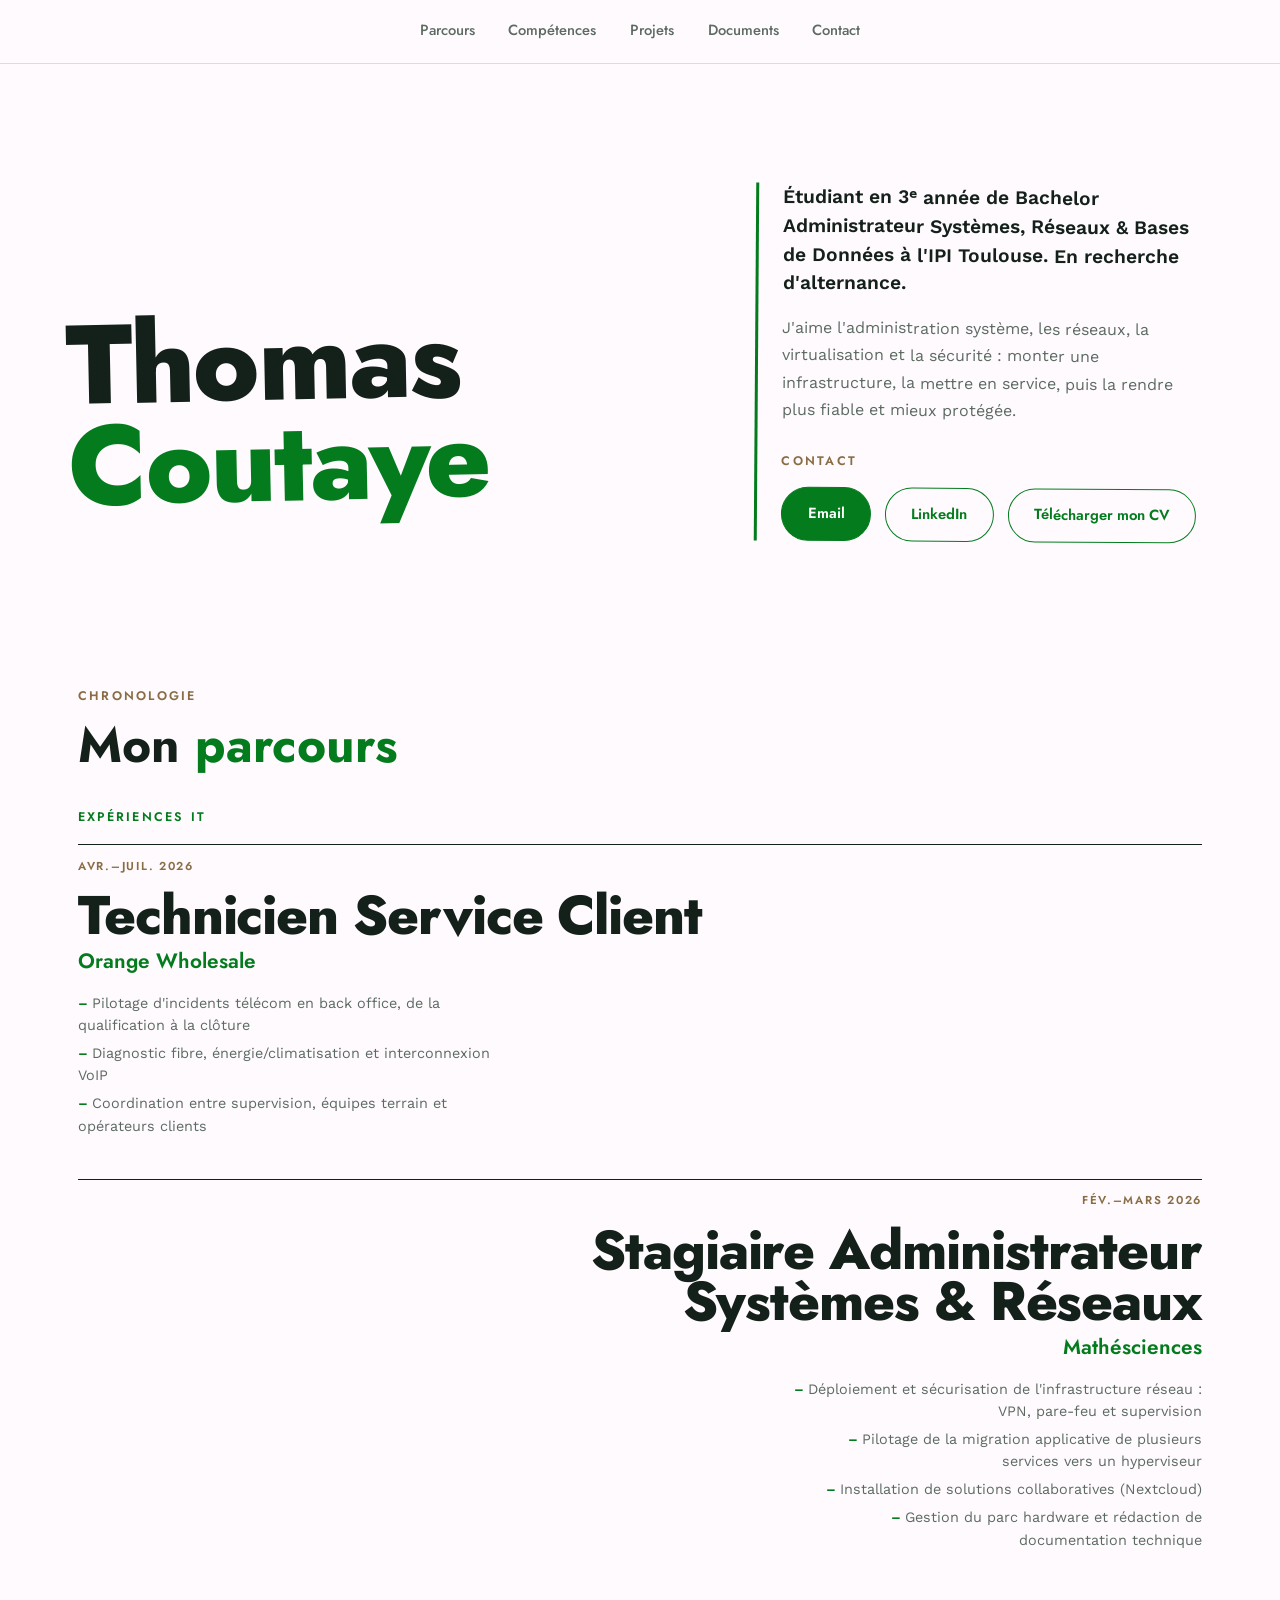
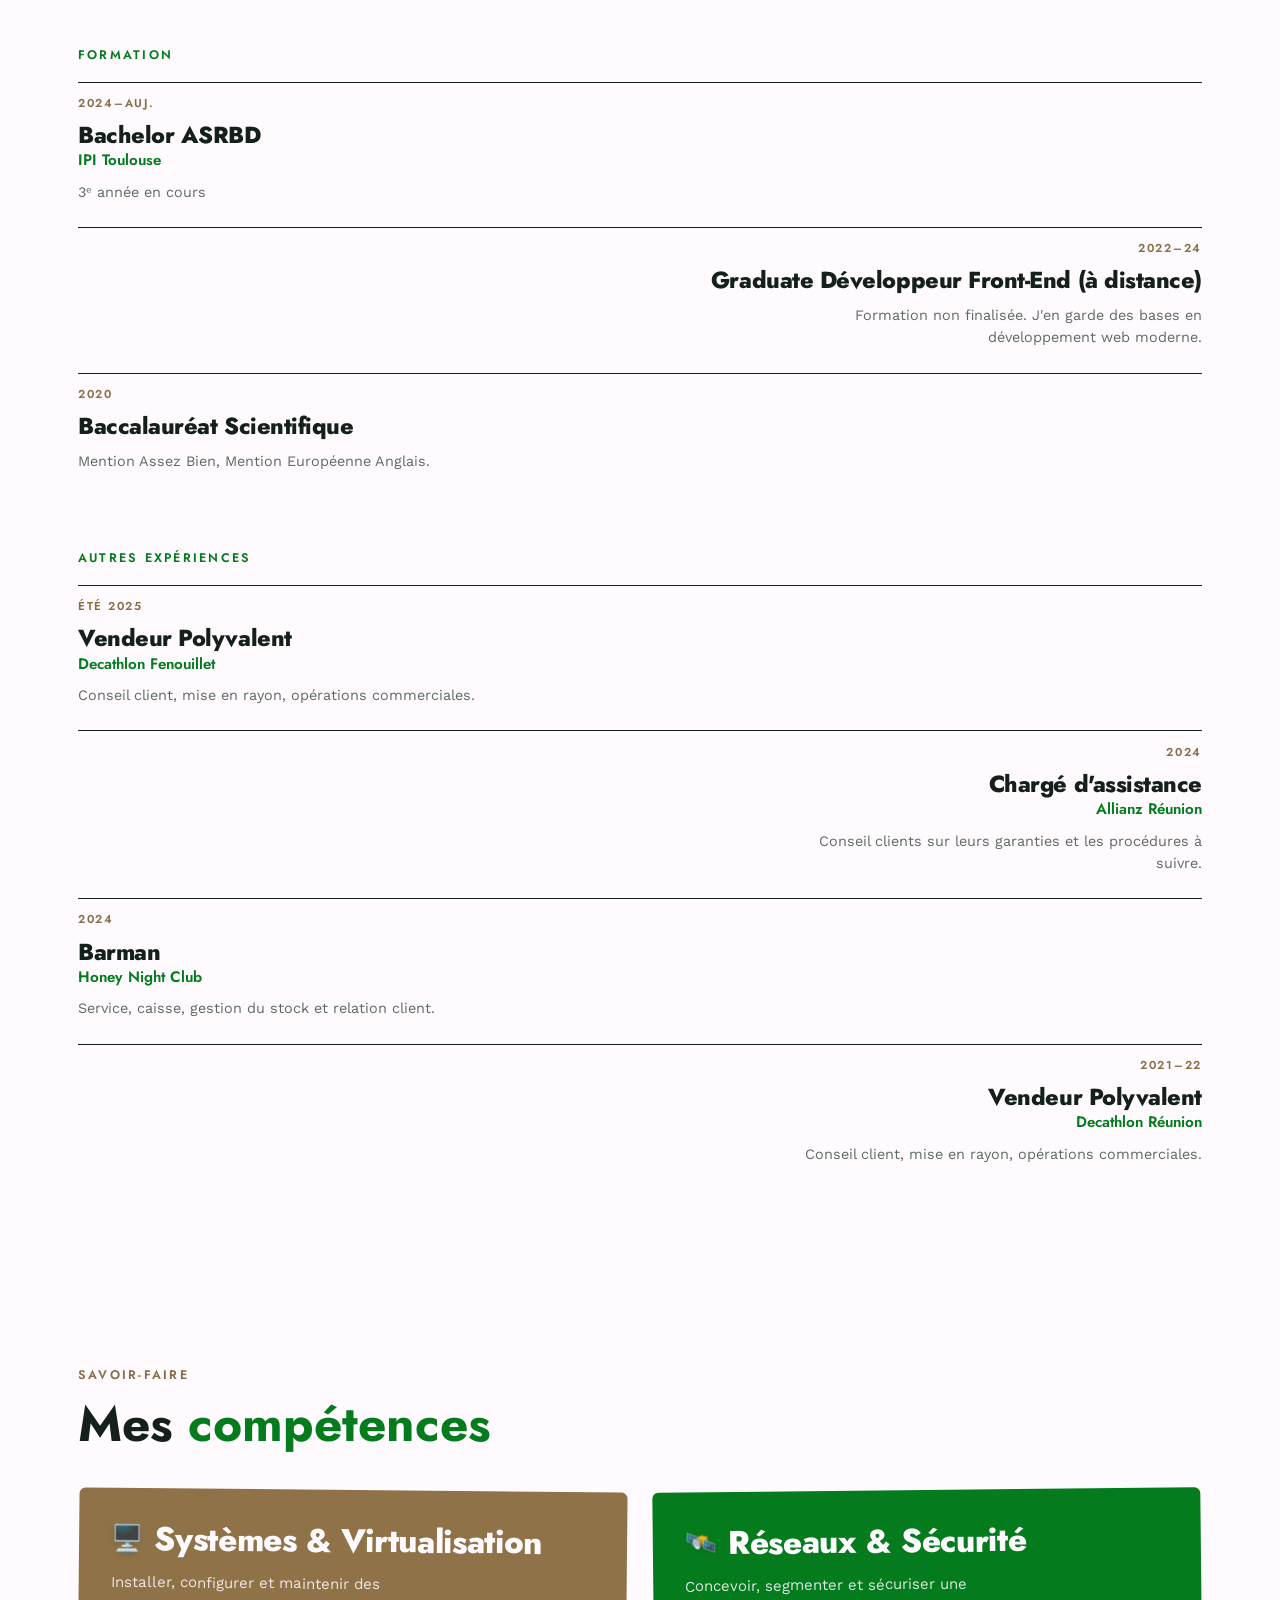
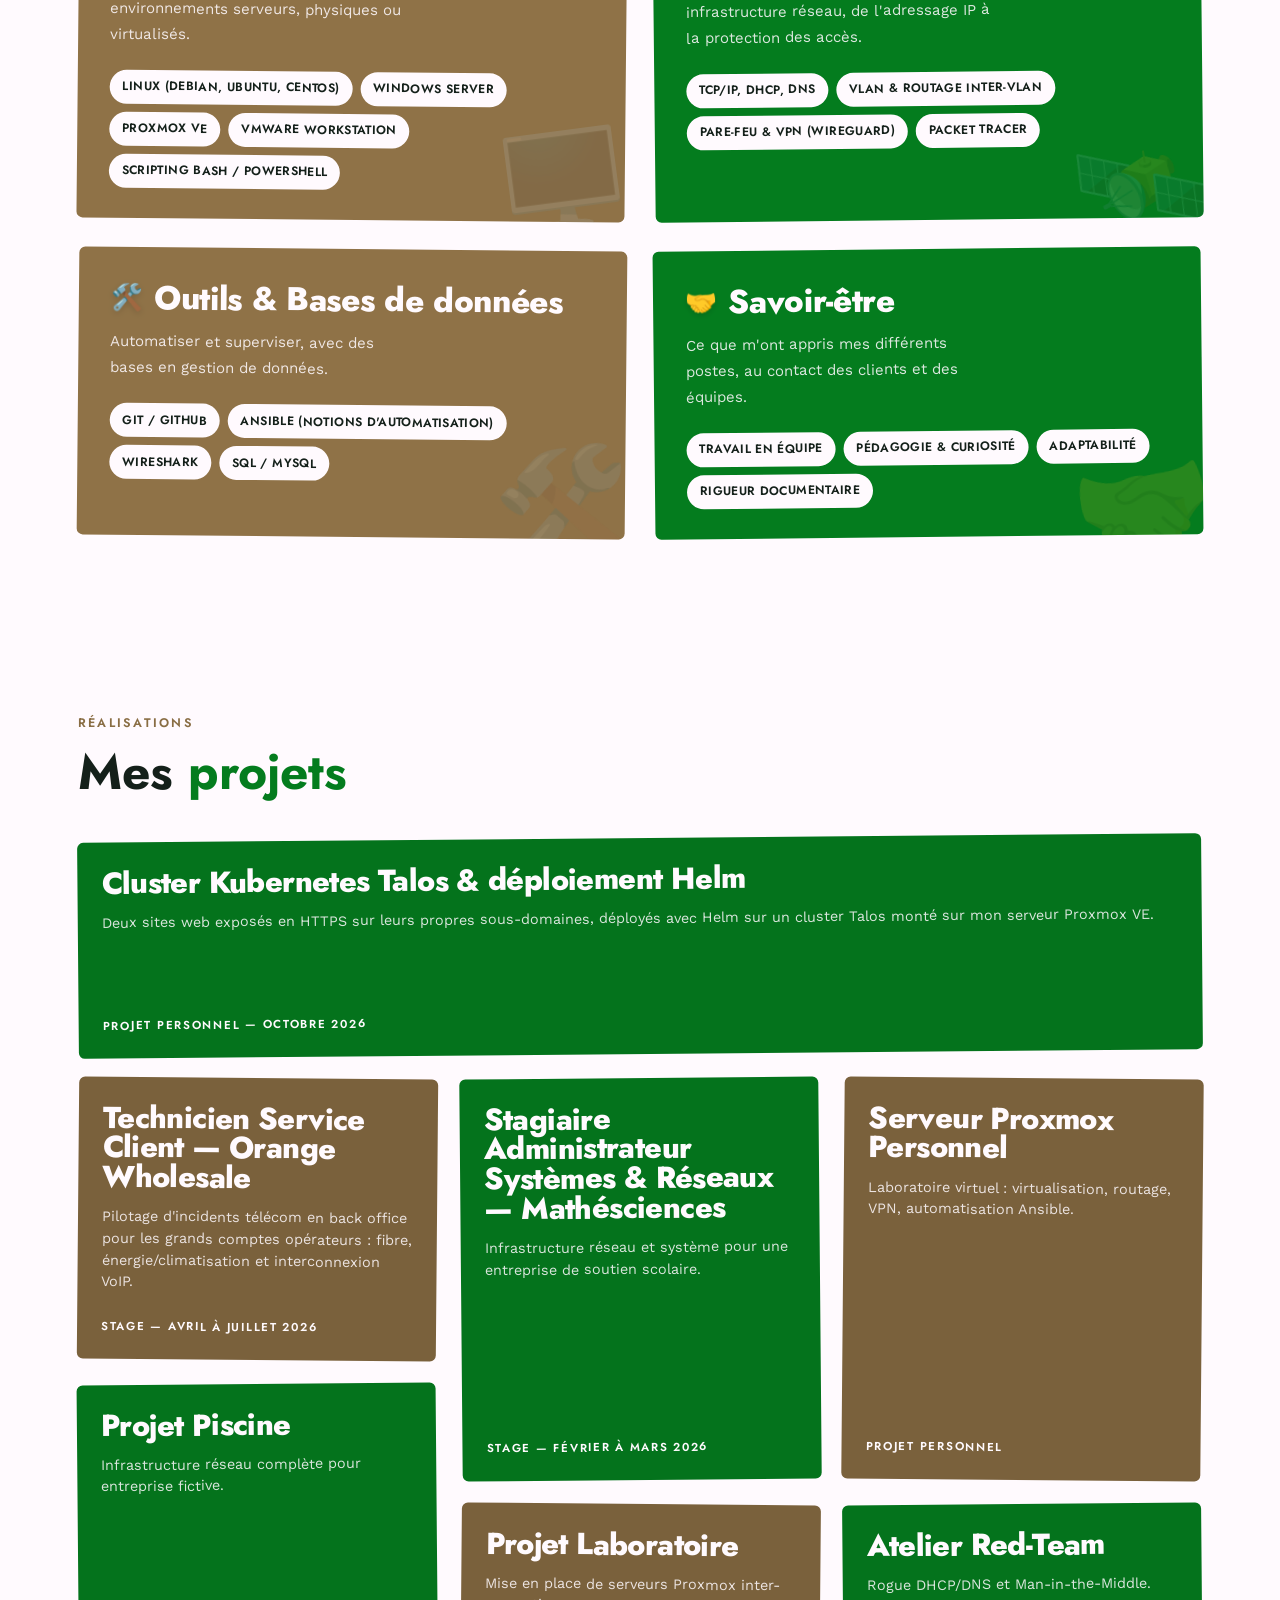
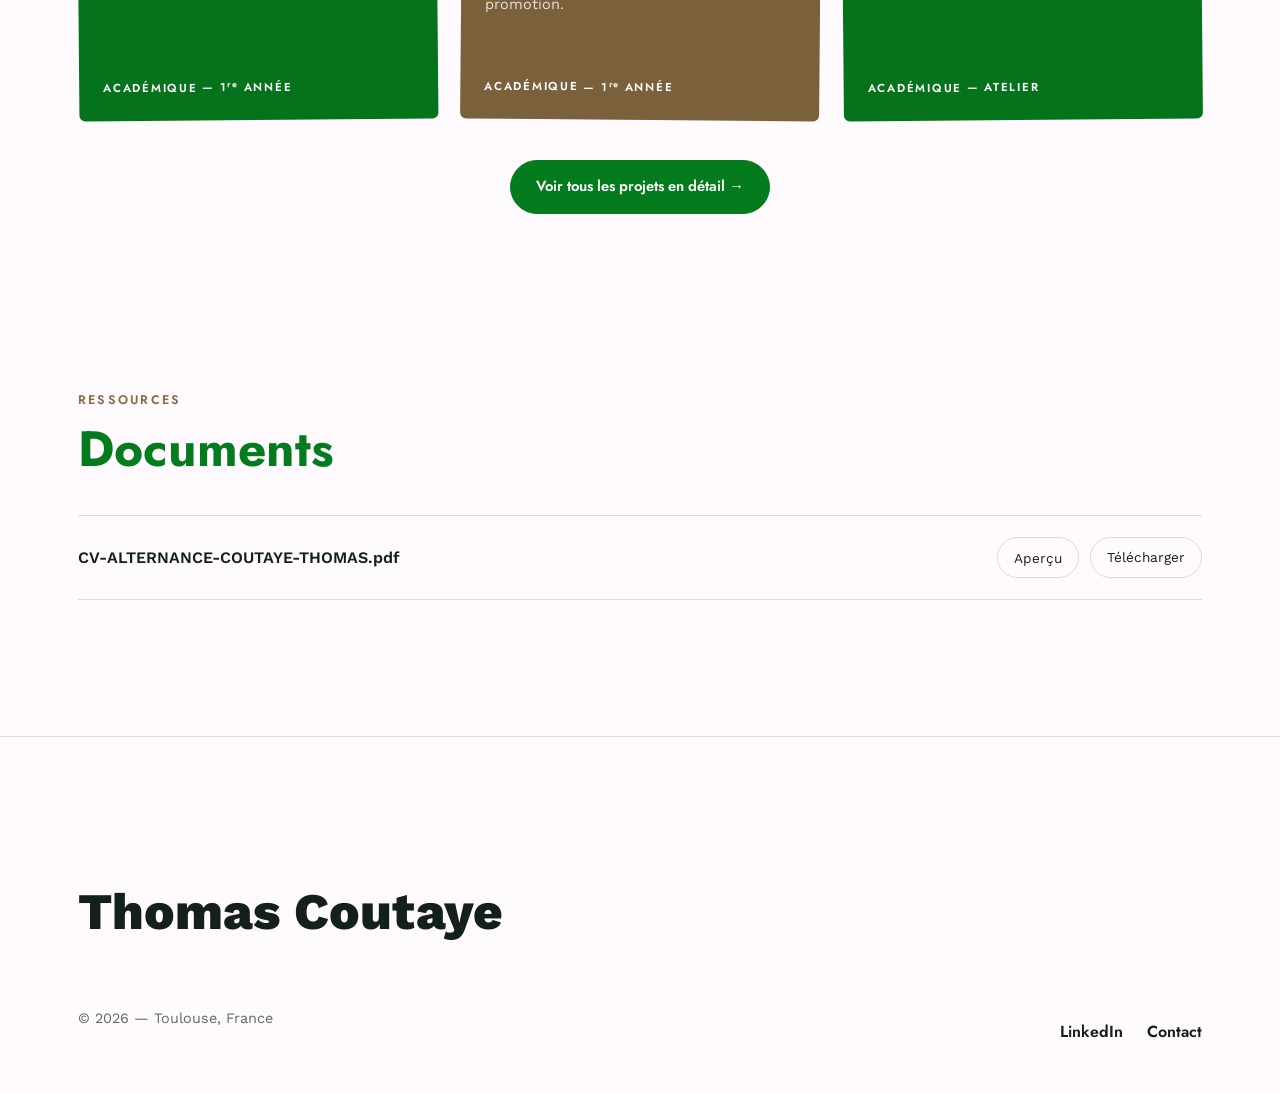
==== index.html @ 7547a4cf "Mode sombre selon la préférence système Tokens de couleur redéfinis sous prefers-color-scheme: dark," ====
<!DOCTYPE html>
<html lang="fr">
<head>
<meta charset="UTF-8">
<meta name="viewport" content="width=device-width, initial-scale=1.0">
<meta name="description" content="Portfolio de Thomas Coutaye, administrateur systèmes et réseaux en recherche d'alternance : parcours, projets et compétences.">
<title>Thomas Coutaye — Portfolio</title>
<link rel="icon" href="data:,">
<link rel="stylesheet" href="stylesheet.css">
</head>
<body>

<header class="nav">
  <div class="wrap nav-inner">
    <button class="burger" id="burger" aria-label="Ouvrir le menu" aria-expanded="false" aria-controls="nav-links">≡</button>
    <nav class="links" id="nav-links">
      <a href="#parcours">Parcours</a>
      <a href="#skills">Compétences</a>
      <a href="#projects">Projets</a>
      <a href="#documents">Documents</a>
      <a href="#contact">Contact</a>
    </nav>
  </div>
</header>

<main>

<section id="hero" class="hero">
  <div class="wrap hero-grid">
    <h1 class="hero-title">Thomas<span class="line2">Coutaye</span></h1>
    <div class="hero-side">
      <p class="hero-subtitle">Étudiant en 3ᵉ année de Bachelor Administrateur Systèmes, Réseaux &amp; Bases de Données à l'IPI Toulouse. En recherche d'alternance.</p>
      <p class="hero-about">J'aime l'administration système, les réseaux, la virtualisation et la sécurité : monter une infrastructure, la mettre en service, puis la rendre plus fiable et mieux protégée.</p>
      <div class="hero-contact-inline" id="contact">
        <p class="eyebrow">Contact</p>
        <div class="hero-actions">
          <a href="mailto:thomas.coutaye@edu.igensia.com" class="btn btn-solid">Email</a>
          <a href="https://www.linkedin.com/in/thomas-coutaye-84a8301b1/" target="_blank" rel="noopener noreferrer" class="btn">LinkedIn</a>
          <a href="CV-ALTERNANCE-COUTAYE-THOMAS.pdf" download class="btn">Télécharger mon CV</a>
        </div>
      </div>
    </div>
  </div>
</section>

<section id="parcours" class="reveal">
  <div class="wrap">
    <p class="eyebrow">Chronologie</p>
    <h2 class="section-title">Mon <em>parcours</em></h2>

    <div class="parcours-group">
      <h3 class="eyebrow parcours-group-title">Expériences IT</h3>
      <ol class="parcours-list">
        <li class="poster-entry">
          <p class="poster-meta">Avr.–Juil. 2026</p>
          <h4 class="poster-title">Technicien Service Client<span class="visually-hidden"> — </span><span class="poster-org">Orange Wholesale</span></h4>
          <ul class="parcours-points">
            <li>Pilotage d'incidents télécom en back office, de la qualification à la clôture</li>
            <li>Diagnostic fibre, énergie/climatisation et interconnexion VoIP</li>
            <li>Coordination entre supervision, équipes terrain et opérateurs clients</li>
          </ul>
        </li>
        <li class="poster-entry">
          <p class="poster-meta">Fév.–Mars 2026</p>
          <h4 class="poster-title">Stagiaire Administrateur Systèmes &amp; Réseaux<span class="visually-hidden"> — </span><span class="poster-org">Mathésciences</span></h4>
          <ul class="parcours-points">
            <li>Déploiement et sécurisation de l'infrastructure réseau : VPN, pare-feu et supervision</li>
            <li>Pilotage de la migration applicative de plusieurs services vers un hyperviseur</li>
            <li>Installation de solutions collaboratives (Nextcloud)</li>
            <li>Gestion du parc hardware et rédaction de documentation technique</li>
          </ul>
        </li>
      </ol>
    </div>

    <div class="parcours-group">
      <h3 class="eyebrow parcours-group-title">Formation</h3>
      <ol class="parcours-list parcours-list--compact">
        <li class="poster-entry">
          <p class="poster-meta">2024–auj.</p>
          <h4 class="poster-title">Bachelor ASRBD<span class="visually-hidden"> — </span><span class="poster-org">IPI Toulouse</span></h4>
          <p class="parcours-desc">3ᵉ année en cours</p>
        </li>
        <li class="poster-entry">
          <p class="poster-meta">2022–24</p>
          <h4 class="poster-title">Graduate Développeur Front-End (à distance)</h4>
          <p class="parcours-desc">Formation non finalisée. J'en garde des bases en développement web moderne.</p>
        </li>
        <li class="poster-entry">
          <p class="poster-meta">2020</p>
          <h4 class="poster-title">Baccalauréat Scientifique</h4>
          <p class="parcours-desc">Mention Assez Bien, Mention Européenne Anglais.</p>
        </li>
      </ol>
    </div>

    <div class="parcours-group">
      <h3 class="eyebrow parcours-group-title">Autres expériences</h3>
      <ol class="parcours-list parcours-list--compact">
        <li class="poster-entry">
          <p class="poster-meta">Été 2025</p>
          <h4 class="poster-title">Vendeur Polyvalent<span class="visually-hidden"> — </span><span class="poster-org">Decathlon Fenouillet</span></h4>
          <p class="parcours-desc">Conseil client, mise en rayon, opérations commerciales.</p>
        </li>
        <li class="poster-entry">
          <p class="poster-meta">2024</p>
          <h4 class="poster-title">Chargé d'assistance<span class="visually-hidden"> — </span><span class="poster-org">Allianz Réunion</span></h4>
          <p class="parcours-desc">Conseil clients sur leurs garanties et les procédures à suivre.</p>
        </li>
        <li class="poster-entry">
          <p class="poster-meta">2024</p>
          <h4 class="poster-title">Barman<span class="visually-hidden"> — </span><span class="poster-org">Honey Night Club</span></h4>
          <p class="parcours-desc">Service, caisse, gestion du stock et relation client.</p>
        </li>
        <li class="poster-entry">
          <p class="poster-meta">2021–22</p>
          <h4 class="poster-title">Vendeur Polyvalent<span class="visually-hidden"> — </span><span class="poster-org">Decathlon Réunion</span></h4>
          <p class="parcours-desc">Conseil client, mise en rayon, opérations commerciales.</p>
        </li>
      </ol>
    </div>
  </div>
</section>


<section id="skills" class="reveal">
  <div class="wrap">
    <p class="eyebrow">Savoir-faire</p>
    <h2 class="section-title">Mes <em>compétences</em></h2>
    <div class="skills-bands">

      <article class="skill-band band-brown" data-icon="🖥️">
        <div class="skill-band-head">
          <span class="skill-band-icon" aria-hidden="true">🖥️</span>
          <h3 class="skill-band-title">Systèmes &amp; Virtualisation</h3>
        </div>
        <p class="skill-band-desc">Installer, configurer et maintenir des environnements serveurs, physiques ou virtualisés.</p>
        <div class="skill-tags">
          <span class="skill-tag">Linux (Debian, Ubuntu, CentOS)</span>
          <span class="skill-tag">Windows Server</span>
          <span class="skill-tag">Proxmox VE</span>
          <span class="skill-tag">VMware Workstation</span>
          <span class="skill-tag">Scripting Bash / PowerShell</span>
        </div>
      </article>

      <article class="skill-band band-green" data-icon="🛰️">
        <div class="skill-band-head">
          <span class="skill-band-icon" aria-hidden="true">🛰️</span>
          <h3 class="skill-band-title">Réseaux &amp; Sécurité</h3>
        </div>
        <p class="skill-band-desc">Concevoir, segmenter et sécuriser une infrastructure réseau, de l'adressage IP à la protection des accès.</p>
        <div class="skill-tags">
          <span class="skill-tag">TCP/IP, DHCP, DNS</span>
          <span class="skill-tag">VLAN &amp; routage inter-VLAN</span>
          <span class="skill-tag">Pare-feu &amp; VPN (WireGuard)</span>
          <span class="skill-tag">Packet Tracer</span>
        </div>
      </article>

      <article class="skill-band band-brown" data-icon="🛠️">
        <div class="skill-band-head">
          <span class="skill-band-icon" aria-hidden="true">🛠️</span>
          <h3 class="skill-band-title">Outils &amp; Bases de données</h3>
        </div>
        <p class="skill-band-desc">Automatiser et superviser, avec des bases en gestion de données.</p>
        <div class="skill-tags">
          <span class="skill-tag">Git / GitHub</span>
          <span class="skill-tag">Ansible (notions d'automatisation)</span>
          <span class="skill-tag">Wireshark</span>
          <span class="skill-tag">SQL / MySQL</span>
        </div>
      </article>

      <article class="skill-band band-green" data-icon="🤝">
        <div class="skill-band-head">
          <span class="skill-band-icon" aria-hidden="true">🤝</span>
          <h3 class="skill-band-title">Savoir-être</h3>
        </div>
        <p class="skill-band-desc">Ce que m'ont appris mes différents postes, au contact des clients et des équipes.</p>
        <div class="skill-tags">
          <span class="skill-tag">Travail en équipe</span>
          <span class="skill-tag">Pédagogie &amp; curiosité</span>
          <span class="skill-tag">Adaptabilité</span>
          <span class="skill-tag">Rigueur documentaire</span>
        </div>
      </article>

    </div>
  </div>
</section>

<section id="projects" class="reveal">
  <div class="wrap">
    <p class="eyebrow">Réalisations</p>
    <h2 class="section-title">Mes <em>projets</em></h2>
    <ul class="project-cards">
      <li>
        <a href="projects.html#kubernetes" class="project-card">
          <h3 class="project-card-title">Cluster Kubernetes Talos &amp; déploiement Helm</h3>
          <p class="project-card-desc">Deux sites web exposés en HTTPS sur leurs propres sous-domaines, déployés avec Helm sur un cluster Talos monté sur mon serveur Proxmox VE.</p>
          <p class="project-card-meta">Projet personnel — octobre 2026</p>
        </a>
      </li>
      <li>
        <a href="projects.html#orange" class="project-card">
          <h3 class="project-card-title">Technicien Service Client — Orange Wholesale</h3>
          <p class="project-card-desc">Pilotage d'incidents télécom en back office pour les grands comptes opérateurs : fibre, énergie/climatisation et interconnexion VoIP.</p>
          <p class="project-card-meta">Stage — avril à juillet 2026</p>
        </a>
      </li>
      <li>
        <a href="projects.html#ms" class="project-card">
          <h3 class="project-card-title">Stagiaire Administrateur Systèmes &amp; Réseaux — Mathésciences</h3>
          <p class="project-card-desc">Infrastructure réseau et système pour une entreprise de soutien scolaire.</p>
          <p class="project-card-meta">Stage — février à mars 2026</p>
        </a>
      </li>
      <li>
        <a href="projects.html#proxmox" class="project-card">
          <h3 class="project-card-title">Serveur Proxmox Personnel</h3>
          <p class="project-card-desc">Laboratoire virtuel : virtualisation, routage, VPN, automatisation Ansible.</p>
          <p class="project-card-meta">Projet personnel</p>
        </a>
      </li>
      <li>
        <a href="projects.html#piscine" class="project-card">
          <h3 class="project-card-title">Projet Piscine</h3>
          <p class="project-card-desc">Infrastructure réseau complète pour entreprise fictive.</p>
          <p class="project-card-meta">Académique — 1ʳᵉ année</p>
        </a>
      </li>
      <li>
        <a href="projects.html#labo" class="project-card">
          <h3 class="project-card-title">Projet Laboratoire</h3>
          <p class="project-card-desc">Mise en place de serveurs Proxmox inter-promotion.</p>
          <p class="project-card-meta">Académique — 1ʳᵉ année</p>
        </a>
      </li>
      <li>
        <a href="projects.html#redteam" class="project-card">
          <h3 class="project-card-title">Atelier Red-Team</h3>
          <p class="project-card-desc">Rogue DHCP/DNS et Man-in-the-Middle.</p>
          <p class="project-card-meta">Académique — Atelier</p>
        </a>
      </li>
    </ul>
    <div class="view-all">
      <a href="projects.html" class="btn btn-solid">Voir tous les projets en détail →</a>
    </div>
  </div>
</section>

<section id="documents" class="reveal">
  <div class="wrap">
    <p class="eyebrow">Ressources</p>
    <h2 class="section-title"><em>Documents</em></h2>
    <div class="doc-list">
      <div class="doc-row">
        <span class="doc-name">CV-ALTERNANCE-COUTAYE-THOMAS.pdf</span>
        <div class="doc-actions">
          <button data-pdf="CV-ALTERNANCE-COUTAYE-THOMAS.pdf">Aperçu</button>
          <a href="CV-ALTERNANCE-COUTAYE-THOMAS.pdf" download>Télécharger</a>
        </div>
      </div>
    </div>
  </div>
</section>

</main>

<footer>
  <div class="wrap footer-inner">
    <div>
      <p class="footer-name">Thomas Coutaye</p>
      <p class="footer-meta">© 2026 — Toulouse, France</p>
    </div>
    <ul class="footer-links">
      <li><a href="https://www.linkedin.com/in/thomas-coutaye-84a8301b1/" target="_blank" rel="noopener noreferrer">LinkedIn</a></li>
      <li><a href="#contact">Contact</a></li>
    </ul>
  </div>
</footer>

<!-- PDF Viewer Modal -->
<div id="pdf-modal" class="modal" role="dialog" aria-modal="true" aria-labelledby="pdf-title" style="display:none; position:fixed; inset:0; z-index:2000; background:rgba(20,32,26,0.7); align-items:center; justify-content:center; padding:1.5rem;">
  <div style="background:var(--bg); border-radius:8px; max-width:900px; width:100%; max-height:85vh; overflow:hidden; position:relative; padding:1.5rem;">
    <button id="pdf-close" aria-label="Fermer" style="position:absolute; top:0.8rem; right:1rem; background:none; border:none; font-size:1.6rem; cursor:pointer; color:var(--ink-dim);">&times;</button>
    <h3 id="pdf-title" style="font-family:var(--font-display); margin-bottom:1rem;">Document</h3>
    <iframe id="pdf-viewer" src="" title="Aperçu du document" tabindex="-1" style="width:100%; height:65vh; border:1px solid var(--border); border-radius:6px;"></iframe>
  </div>
</div>

<script src="script.js"></script>
</body>
</html>
---- stylesheet.css ----
/* ============================================
   THOMAS COUTAYE — PORTFOLIO
   Direction « affiche typographique » (vert #047c1e, brun #8f7247, fond #fffafe)
   ============================================ */

@import url('https://fonts.googleapis.com/css2?family=Jost:wght@400;500;600;700;800&family=Work+Sans:wght@400;500;600&display=swap');

:root{
  --bg:#fffafe;
  --green:#047c1e;
  --green-dark:#035c16;
  --green-tint:#e8f4ea;
  --brown:#8f7247;
  --brown-tint:#f1ebe1;
  /* variantes assombries : contraste ≥ 4,5:1 (petit texte brun sur fond, texte crème sur aplats) */
  --brown-text:#896d44;
  --card-green:#04731c;
  --card-brown:#7a613c;
  --ink:#14201a;
  --ink-dim:#5c6b62;
  --border:rgba(20,32,26,0.14);
  --font-display:'Jost', sans-serif;
  --font-body:'Work Sans', sans-serif;
  --radius:6px;
  --on-card:#fffafe; /* texte crème sur aplats vert/brun, identique dans les deux thèmes */
  --on-green:#fff;
  --nav-bg:rgba(255,250,254,0.92);
  color-scheme:light dark;
}

@media (prefers-color-scheme:dark){
  :root{
    --bg:#111a15;
    --green:#5ccf78;
    --green-dark:#7fdc95;
    --brown-text:#c9a877;
    --ink:#eef2ee;
    --ink-dim:#a6b3ab;
    --border:rgba(238,242,238,0.16);
    --on-green:#111a15;
    --nav-bg:rgba(17,26,21,0.92);
  }
}

*{box-sizing:border-box;}
html{scroll-behavior:smooth;}
body{
  margin:0;
  background:var(--bg);
  color:var(--ink);
  font-family:var(--font-body);
  line-height:1.7;
  font-size:16px;
  -webkit-font-smoothing:antialiased;
  overflow-x:hidden;
}
a{color:inherit;}
img{max-width:100%; display:block;}
::selection{background:var(--green); color:var(--on-green);}
:focus-visible{outline:2px solid var(--green); outline-offset:3px;}
[hidden]{display:none !important;}
.visually-hidden{
  position:absolute !important; width:1px; height:1px; padding:0; margin:-1px;
  overflow:hidden; clip:rect(0 0 0 0); white-space:nowrap; border:0;
}

.wrap{max-width:1180px; margin:0 auto; padding:0 1.75rem;}

h1,h2,h3,h4{font-family:var(--font-display); margin:0; line-height:1.05;}

.eyebrow{
  font-family:var(--font-display);
  font-size:0.78rem;
  font-weight:600;
  text-transform:uppercase;
  letter-spacing:0.18em;
  color:var(--brown-text);
  margin:0 0 0.75rem;
}
.section-title{
  font-size:clamp(2rem, 4vw, 3.1rem);
  font-weight:700;
  color:var(--ink);
  margin-bottom:2.5rem;
}
.section-title em{
  font-style:normal;
  color:var(--green);
}
section{padding:5.5rem 0; position:relative; overflow:hidden;}
section[id], article[id], #contact{scroll-margin-top:5rem;}

/* ===== NAV ===== */
header.nav{
  position:sticky; top:0; z-index:100;
  background:var(--nav-bg);
  backdrop-filter:blur(6px);
  border-bottom:1px solid var(--border);
}
.nav-inner{
  display:flex; align-items:center; justify-content:center;
  padding:1.1rem 0;
}
nav.links{display:flex; gap:2.1rem; list-style:none; margin:0; padding:0;}
nav.links a{
  font-family:var(--font-display); font-size:0.92rem; font-weight:500;
  text-decoration:none; color:var(--ink-dim);
  position:relative; padding-bottom:3px; transition:color .2s;
}
nav.links a::after{
  content:''; position:absolute; left:0; bottom:0; height:2px; width:0;
  background:var(--green); transition:width .25s;
}
nav.links a:hover, nav.links a.active{color:var(--ink);}
nav.links a:hover::after, nav.links a.active::after{width:100%;}

.burger{
  display:none; background:none; border:none; cursor:pointer;
  font-size:1.6rem; color:var(--ink);
}
@media (max-width:820px){
  .burger{display:block;}
  nav.links{
    position:absolute; top:100%; left:0; right:0; background:var(--bg);
    flex-direction:column; gap:0; border-bottom:1px solid var(--border);
    max-height:0; overflow:hidden; visibility:hidden;
    transition:max-height .3s ease, visibility 0s linear .3s;
  }
  nav.links.show{max-height:400px; visibility:visible; transition:max-height .3s ease;}
  nav.links a{padding:1rem 1.75rem; border-top:1px solid var(--border);}
}

/* ===== HERO — Titre + bloc latéral (Sous-titre, présentation, Contact) ===== */
.hero{padding:6rem 0 5rem;}

/* Mobile-first : titre puis bloc latéral empilés */
.hero-grid{
  display:grid;
  grid-template-columns:1fr;
  gap:2rem;
}

.hero-title{
  font-size:clamp(3rem, 12vw, 7rem);
  font-weight:800;
  letter-spacing:-0.02em;
  transform:rotate(-1.2deg);
  margin-left:-0.1em;
}
.hero-title .line2{color:var(--green); display:block; margin-top:-0.15em;}

.hero-side{
  border-left:3px solid var(--green);
  padding:0 0 0 1.5rem;
}
.hero-subtitle{
  margin:0 0 1rem; color:var(--ink); font-size:1.2rem; font-weight:600; line-height:1.5;
}
.hero-about{margin:0 0 1.75rem; color:var(--ink-dim); max-width:46ch;}

.hero-contact-inline .eyebrow{margin-bottom:0.9rem;}
.hero-actions{display:flex; gap:0.85rem; flex-wrap:wrap;}

.btn{
  font-family:var(--font-display); font-weight:600; font-size:0.92rem;
  text-decoration:none; padding:0.85rem 1.6rem; border-radius:999px;
  border:1.5px solid var(--green); color:var(--green);
  background:transparent; cursor:pointer; display:inline-block;
  transition:background .2s, color .2s;
}
.btn:hover{background:var(--green); color:var(--on-green);}
.btn-solid{background:var(--green); color:var(--on-green);}
.btn-solid:hover{background:var(--bg); color:var(--green); border-color:var(--green);}

@media (min-width:820px){
  .hero-grid{
    grid-template-columns:1.3fr 0.9fr;
    align-items:end;
  }
  .hero-side{transform:translateY(1.5rem) rotate(0.4deg);}
}

/* ===== AFFICHE : filet + micro-légende + grand titre (parcours, projets) ===== */
.poster-entry{border-top:1px solid var(--ink); padding:0.7rem 0 2.25rem;}
.poster-meta{
  font-family:var(--font-display); font-weight:600; font-size:0.72rem;
  text-transform:uppercase; letter-spacing:.15em; color:var(--brown-text);
  margin:0 0 0.9rem;
}
.poster-title{
  font-family:var(--font-display); font-weight:800;
  font-size:clamp(1.8rem, 5vw, 3.4rem); line-height:.95; letter-spacing:-0.02em;
  color:var(--ink); max-width:20ch;
}
.poster-org{
  display:block; margin-top:0.45rem;
  font-weight:600; font-size:clamp(1rem, 1.8vw, 1.3rem); line-height:1.2; letter-spacing:0;
  color:var(--green);
}

/* ===== PARCOURS (liste affiche, tout visible) ===== */
.parcours-group + .parcours-group{margin-top:3.5rem;}
.parcours-group-title{color:var(--green); margin-bottom:1.25rem;}
.parcours-list{list-style:none; margin:0; padding:0;}
.parcours-points{
  list-style:none; margin:1.1rem 0 0; padding:0;
  font-size:0.9rem; line-height:1.55; color:var(--ink-dim); max-width:46ch;
}
.parcours-points li{margin-bottom:0.35rem;}
.parcours-points li::before, .project-points li::before{content:"– "; color:var(--green); font-weight:600;}
.parcours-desc{margin:0.7rem 0 0; font-size:0.9rem; line-height:1.55; color:var(--ink-dim); max-width:46ch;}

.parcours-list--compact .poster-entry{padding-bottom:1.5rem;}
.parcours-list--compact .poster-meta{margin-bottom:0.6rem;}
.parcours-list--compact .poster-title{font-size:clamp(1.25rem, 2.4vw, 1.45rem); line-height:1.05; max-width:none;}
.parcours-list--compact .poster-org{font-size:0.95rem; margin-top:0.25rem;}

@media (min-width:820px){
  .parcours-list > li:nth-child(even){text-align:right;}
  .parcours-list > li:nth-child(even) .poster-title,
  .parcours-list > li:nth-child(even) .parcours-points,
  .parcours-list > li:nth-child(even) .parcours-desc{margin-left:auto;}
}

/* ===== SKILLS (blocs colorés, style magazine) ===== */
.skills-bands{
  display:grid;
  grid-template-columns:repeat(2, 1fr);
  gap:1.75rem;
  margin-top:0.5rem;
}
.skill-band{
  position:relative;
  border-radius:var(--radius);
  padding:2.1rem 2rem 1.9rem;
  overflow:hidden;
  transition:transform .3s ease, box-shadow .3s ease;
}
.skill-band.band-green{background:var(--green); transform:rotate(-0.6deg);}
.skill-band.band-brown{background:var(--brown); transform:rotate(0.55deg);}
.skill-band:hover{transform:translateY(-4px) rotate(0deg); box-shadow:0 18px 34px rgba(20,32,26,0.18);}

.skill-band::before{
  content:attr(data-icon);
  position:absolute; right:-0.6rem; bottom:-1.6rem;
  font-size:7rem; line-height:1; opacity:0.14;
  transform:rotate(-8deg); pointer-events:none;
}

.skill-band-head{
  position:relative; z-index:1;
  display:flex; align-items:center; gap:0.7rem; margin-bottom:0.9rem;
}
.skill-band-icon{font-size:1.6rem; line-height:1; filter:drop-shadow(0 2px 3px rgba(0,0,0,0.15));}
.skill-band-title{
  position:relative; z-index:1;
  font-family:var(--font-display); font-weight:800;
  font-size:clamp(1.5rem, 2.6vw, 2.05rem);
  color:var(--on-card); letter-spacing:-0.01em; line-height:1.05;
}
.skill-band-desc{
  position:relative; z-index:1;
  color:var(--on-card); opacity:0.86; font-size:0.94rem;
  max-width:34ch; margin:0 0 1.4rem;
}
.skill-tags{position:relative; z-index:1; display:flex; flex-wrap:wrap; gap:0.5rem;}
.skill-tag{
  font-family:var(--font-display); font-size:0.76rem; font-weight:600;
  text-transform:uppercase; letter-spacing:0.03em;
  color:var(--ink); background:var(--bg);
  padding:0.42rem 0.8rem; border-radius:999px;
}

@media (max-width:820px){
  .skills-bands{grid-template-columns:1fr;}
  .skill-band.band-green, .skill-band.band-brown{transform:none;}
  .skill-band:hover{transform:translateY(-3px);}
}

/* ===== PROJETS (accueil) : aplats typographiques ===== */
.project-cards{
  list-style:none; margin:0; padding:0;
  display:grid; grid-template-columns:1fr; gap:1.5rem;
}
.project-card{
  display:flex; flex-direction:column; gap:0.9rem; height:100%; min-height:190px;
  padding:1.6rem 1.5rem 1.4rem; border-radius:var(--radius);
  text-decoration:none; color:var(--on-card); background:var(--card-green);
  transition:transform .3s ease, box-shadow .3s ease;
}
.project-cards > li:nth-child(even) .project-card{background:var(--card-brown);}
.project-cards > li:nth-child(3) .project-card,
.project-cards > li:nth-child(4) .project-card,
.project-cards > li:nth-child(5) .project-card{min-height:260px;}
.project-card:hover, .project-card:focus-visible{box-shadow:0 18px 34px rgba(20,32,26,0.18);}
.project-card-title{
  font-family:var(--font-display); font-weight:800; color:var(--on-card);
  font-size:clamp(1.55rem, 4vw, 1.9rem); line-height:.98; letter-spacing:-0.02em;
}
.project-card-desc{margin:0; font-size:0.9rem; line-height:1.5; color:var(--on-card); opacity:.85;}
.project-card-meta{
  margin:auto 0 0; padding-top:0.6rem;
  font-family:var(--font-display); font-weight:600; font-size:0.72rem;
  text-transform:uppercase; letter-spacing:.15em; color:var(--on-card);
}
.view-all{text-align:center; margin-top:2.5rem;}

@media (min-width:600px){
  .project-cards{grid-template-columns:repeat(2, 1fr);}
  /* 1re carte pleine largeur, puis 2 colonnes en damier vert/brun */
  .project-cards > li:first-child{grid-column:1 / -1;}
  .project-cards > li:nth-child(4n+1) .project-card,
  .project-cards > li:nth-child(4n+2) .project-card{background:var(--card-brown);}
  .project-cards > li:nth-child(4n+3) .project-card,
  .project-cards > li:nth-child(4n+4) .project-card,
  .project-cards > li:first-child .project-card{background:var(--card-green);}
  .project-cards > li:nth-child(odd) .project-card{transform:rotate(-0.5deg);}
  .project-cards > li:nth-child(even) .project-card{transform:rotate(0.5deg);}
  .project-cards > li .project-card:hover,
  .project-cards > li .project-card:focus-visible{transform:translateY(-4px) rotate(0deg);}
}
@media (min-width:980px){
  /* 1re carte pleine largeur, puis hauteurs 2/3/3/3/2/2 rangées : damier sans trou avec l'alternance impair/pair */
  .project-cards{grid-template-columns:repeat(3, 1fr); grid-auto-rows:minmax(96px, auto);}
  .project-cards > li{grid-row:span 2;}
  .project-cards > li:nth-child(3),
  .project-cards > li:nth-child(4),
  .project-cards > li:nth-child(5){grid-row:span 3;}
  .project-cards > li:nth-child(odd) .project-card{background:var(--card-green);}
  .project-cards > li:nth-child(even) .project-card{background:var(--card-brown);}
  .project-card{min-height:0;}
}

/* ===== DOCUMENTS ===== */
.doc-list{border-top:1px solid var(--border);}
.doc-row{
  display:flex; flex-wrap:wrap; align-items:center; gap:1rem;
  padding:1.3rem 0; border-bottom:1px solid var(--border);
}
.doc-name{flex:1; min-width:200px; font-weight:600; overflow-wrap:anywhere;}
.doc-actions{display:flex; gap:0.7rem;}
.doc-actions a, .doc-actions button{
  font-family:var(--font-body); font-size:0.85rem; padding:0.5rem 1rem;
  border-radius:999px; border:1.5px solid var(--border); background:none;
  color:var(--ink); text-decoration:none; cursor:pointer; transition:border-color .2s, color .2s;
}
.doc-actions a:hover, .doc-actions button:hover{border-color:var(--green); color:var(--green);}

/* ===== FOOTER ===== */
footer{padding:5rem 0 3rem; border-top:1px solid var(--border); margin-top:3rem;}
.footer-inner{display:flex; justify-content:space-between; align-items:flex-end; flex-wrap:wrap; gap:1.5rem;}
.footer-name{font-size:clamp(2rem,5vw,3.2rem); font-weight:800;}
.footer-meta{color:var(--ink-dim); font-size:0.9rem;}
.footer-links{display:flex; gap:1.5rem; list-style:none; padding:0; margin:0;}
.footer-links a{text-decoration:none; font-weight:600; font-family:var(--font-display); color:var(--ink);}
.footer-links a:hover{color:var(--green);}

/* ===== PROJECTS.HTML ===== */
.projects-detail-header{padding:4.5rem 0 1rem;}
.back-link{
  display:inline-flex; align-items:center; gap:0.4rem; font-family:var(--font-display);
  font-weight:600; color:var(--green); text-decoration:none; margin-bottom:1.5rem;
}

.project-block{padding-bottom:4.5rem;}
.project-block .poster-title{max-width:22ch; margin-bottom:2.25rem;}
.project-block-grid{display:grid; grid-template-columns:1fr; gap:2.5rem; align-items:start;}
.project-block-info > p{color:var(--ink-dim); margin:0 0 1.5rem; max-width:62ch;}
.project-points{list-style:none; padding:0; margin:0; color:var(--ink-dim);}
.project-points li{margin-bottom:0.4rem;}
.project-links{display:flex; gap:0.85rem; flex-wrap:wrap; margin-top:1.75rem;}
.project-links-note{font-size:0.8rem; color:var(--ink-dim); margin-top:0.75rem; max-width:62ch;}

@media (min-width:980px){
  .project-block-grid{grid-template-columns:minmax(0, 1fr) minmax(0, 1.25fr); gap:3.5rem;}
}

/* ----- chiffres clés (Mathésciences) ----- */
.project-block-info .key-figures{
  list-style:none; padding:0; margin:0 0 1.75rem;
  display:grid; grid-template-columns:repeat(auto-fit, minmax(140px, 1fr)); gap:1.25rem 1.5rem;
}
.project-block-info .key-figures li{margin:0; display:flex; flex-direction:column; gap:0.3rem;}
.project-block-info .key-figures li.key-figures-wide{grid-column:1 / -1;}
.key-figure{
  font-family:var(--font-display); font-weight:800; color:var(--green);
  font-size:clamp(1.5rem, 2.6vw, 2rem); line-height:1; letter-spacing:-0.02em;
}
.key-label{font-size:0.8rem; line-height:1.35; color:var(--ink-dim);}

/* ----- onglets (sans JS : tous les panneaux visibles) ----- */
.tablist{
  display:flex; flex-wrap:wrap; gap:0 1.5rem;
  border-bottom:1px solid var(--border); margin-bottom:1.5rem;
}
.tab{
  font-family:var(--font-display); font-weight:600; font-size:0.76rem;
  text-transform:uppercase; letter-spacing:.14em; color:var(--ink-dim);
  background:none; border:none; border-bottom:2px solid transparent;
  padding:0.75rem 0 0.6rem; margin-bottom:-1px; cursor:pointer; transition:color .2s, border-color .2s;
}
.tab:hover{color:var(--ink);}
.tab[aria-selected="true"]{color:var(--ink); border-bottom-color:var(--green);}

.tab-panel{padding:0; overflow:visible;}
.tab-panel-title{
  font-family:var(--font-display); font-weight:600; font-size:0.76rem;
  text-transform:uppercase; letter-spacing:.14em; color:var(--ink);
  margin:0 0 0.75rem;
}
.project-tabs:not(.is-enhanced) .tab-panel + .tab-panel{
  margin-top:1.75rem; padding-top:1.25rem; border-top:1px solid var(--border);
}
.tab-panel p{color:var(--ink-dim); margin:0 0 0.9rem; max-width:68ch;}
.tab-panel p:last-child{margin-bottom:0;}
.tab-panel ul{padding-left:1.2rem; color:var(--ink-dim); margin:0; max-width:68ch;}
.tab-panel ul li{margin-bottom:0.45rem;}
.tab-panel ul li strong, .tab-panel ol li strong{color:var(--ink);}
.tab-panel ol{list-style:none; counter-reset:step; padding:0; margin:0; color:var(--ink-dim); max-width:68ch;}
.tab-panel ol li{counter-increment:step; position:relative; padding:0 0 0.9rem 2.6rem;}
.tab-panel ol li::before{
  content:counter(step, decimal-leading-zero);
  position:absolute; left:0; top:0;
  font-family:var(--font-display); font-weight:800; font-size:1.05rem; line-height:1.6; color:var(--green);
}

/* scroll reveal */
.reveal{opacity:0; transform:translateY(18px); transition:opacity .55s ease, transform .55s ease;}
.reveal.in{opacity:1; transform:translateY(0);}

@media (prefers-reduced-motion: reduce){
  *{animation-duration:0.001ms !important; transition-duration:0.001ms !important;}
  html{scroll-behavior:auto;}
  .project-cards > li:nth-child(n) .project-card,
  .project-cards > li:nth-child(n) .project-card:hover,
  .project-cards > li:nth-child(n) .project-card:focus-visible{transform:none;}
}

/* thème sombre : le vert clair ne porte pas le texte crème, on garde l'aplat foncé (en fin de fichier pour passer après .band-green) */
@media (prefers-color-scheme:dark){
  .skill-band.band-green{background:var(--card-green);}
}
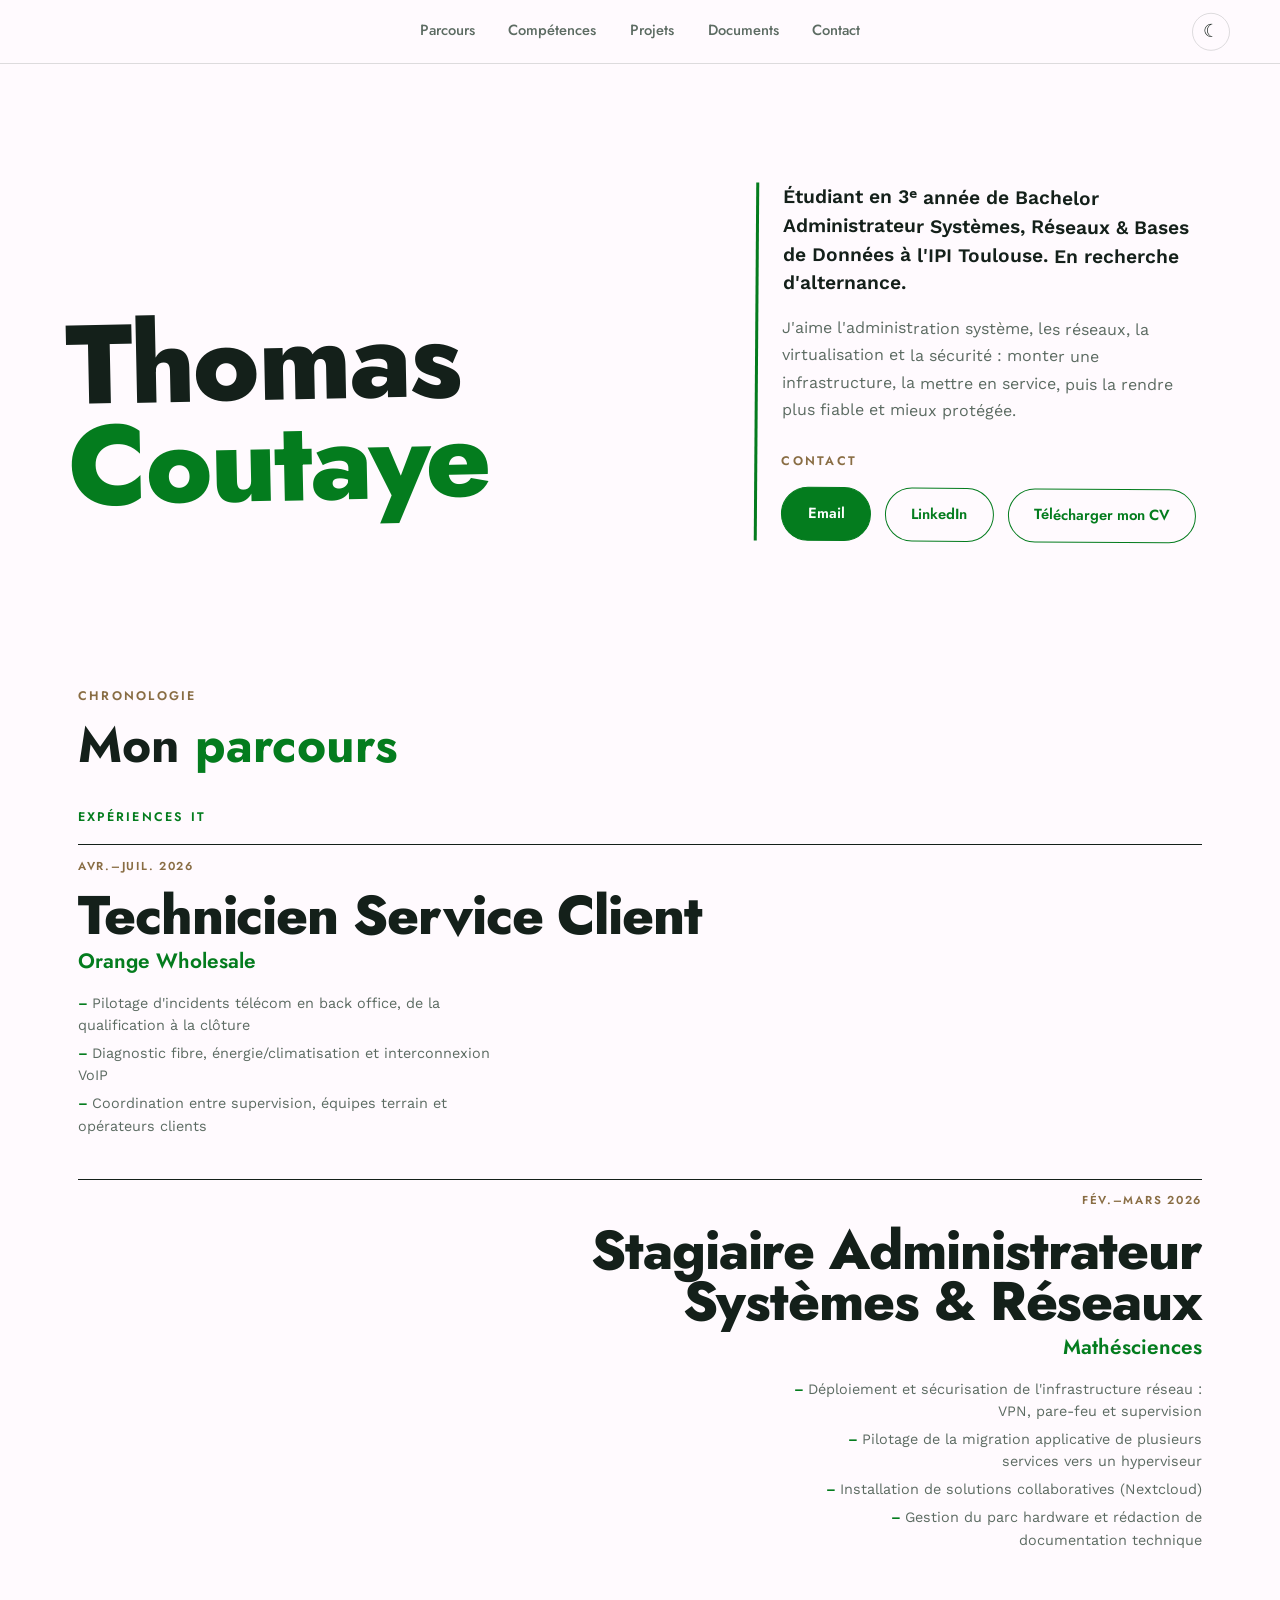
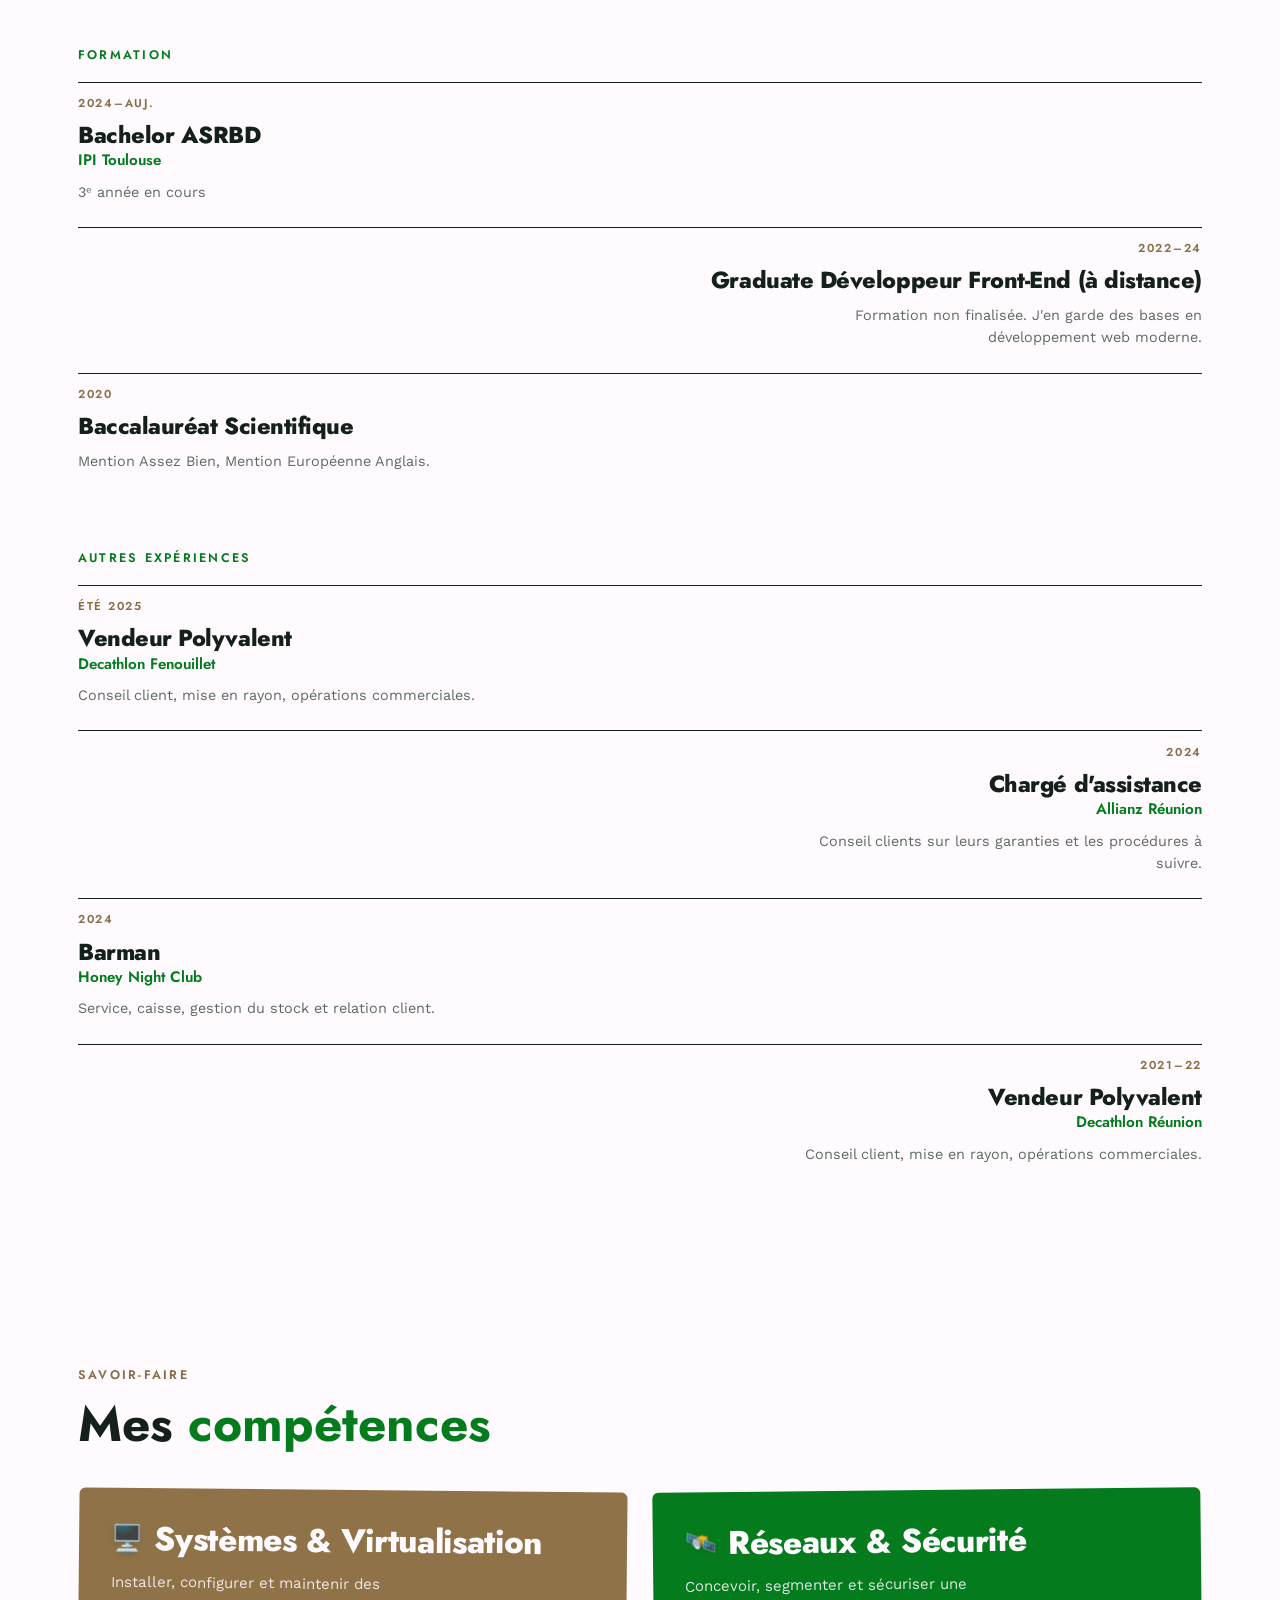
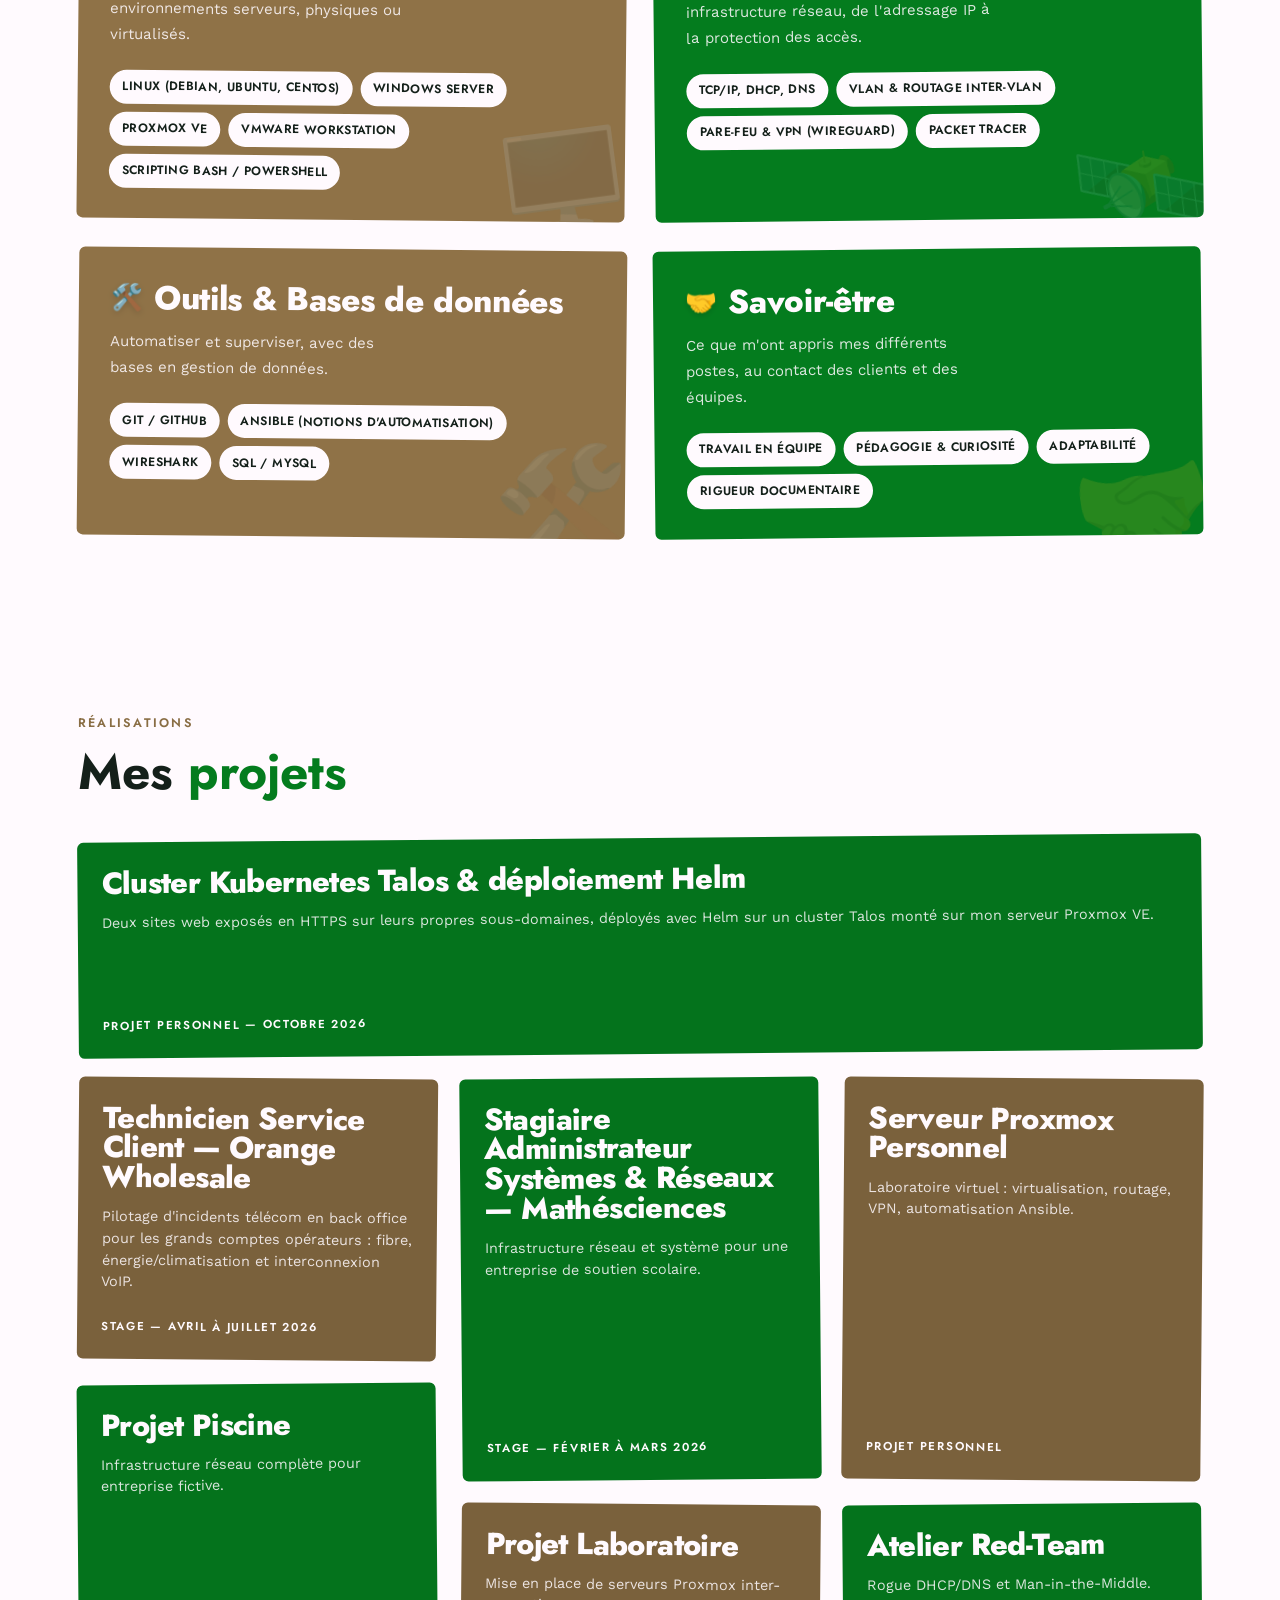
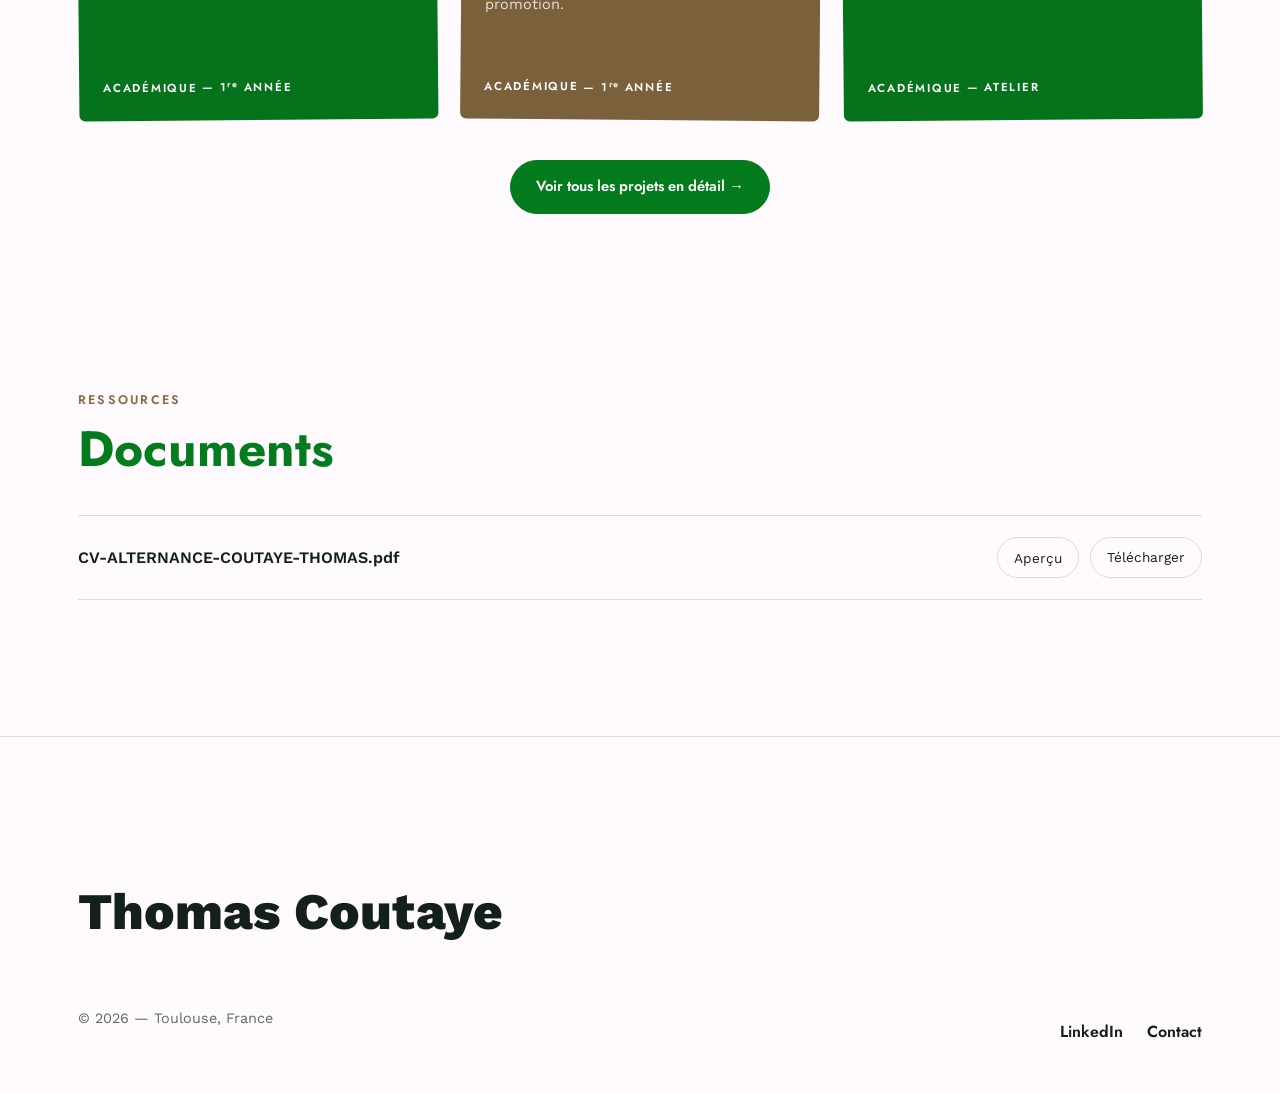
==== commit 37c56e0e: "Bouton clair/sombre dans la navigation Le thème est posé dans le <head> (choix enregistré, sinon pré" ====
--- a/index.html
+++ b/index.html
@@ -7,6 +7,7 @@
 <title>Thomas Coutaye — Portfolio</title>
 <link rel="icon" href="data:,">
 <link rel="stylesheet" href="stylesheet.css">
+<script>var t;try{t=localStorage.getItem("theme")}catch(e){}document.documentElement.dataset.theme=t||(matchMedia("(prefers-color-scheme: dark)").matches?"dark":"light")</script>
 </head>
 <body>
 
@@ -20,6 +21,7 @@
       <a href="#documents">Documents</a>
       <a href="#contact">Contact</a>
     </nav>
+    <button class="theme-toggle" id="theme-toggle" type="button" aria-label="Mode sombre">☾</button>
   </div>
 </header>
 
--- a/stylesheet.css
+++ b/stylesheet.css
@@ -25,21 +25,22 @@
   --on-card:#fffafe; /* texte crème sur aplats vert/brun, identique dans les deux thèmes */
   --on-green:#fff;
   --nav-bg:rgba(255,250,254,0.92);
-  color-scheme:light dark;
-}
-
-@media (prefers-color-scheme:dark){
-  :root{
-    --bg:#111a15;
-    --green:#5ccf78;
-    --green-dark:#7fdc95;
-    --brown-text:#c9a877;
-    --ink:#eef2ee;
-    --ink-dim:#a6b3ab;
-    --border:rgba(238,242,238,0.16);
-    --on-green:#111a15;
-    --nav-bg:rgba(17,26,21,0.92);
-  }
+  color-scheme:light;
+}
+
+/* data-theme est posé dans le <head> (choix enregistré, sinon préférence système).
+   shortcut: sans JS, le site reste en clair ; ajouter un @media prefers-color-scheme si ça compte */
+:root[data-theme="dark"]{
+  --bg:#111a15;
+  --green:#5ccf78;
+  --green-dark:#7fdc95;
+  --brown-text:#c9a877;
+  --ink:#eef2ee;
+  --ink-dim:#a6b3ab;
+  --border:rgba(238,242,238,0.16);
+  --on-green:#111a15;
+  --nav-bg:rgba(17,26,21,0.92);
+  color-scheme:dark;
 }
 
 *{box-sizing:border-box;}
@@ -99,8 +100,15 @@
 }
 .nav-inner{
   display:flex; align-items:center; justify-content:center;
-  padding:1.1rem 0;
-}
+  padding:1.1rem 0; position:relative;
+}
+.theme-toggle{
+  position:absolute; right:0; top:50%; transform:translateY(-50%);
+  width:2.4rem; height:2.4rem; border-radius:50%; cursor:pointer;
+  background:none; border:1.5px solid var(--border); color:var(--ink);
+  font-size:1.1rem; line-height:1; transition:border-color .2s, color .2s;
+}
+.theme-toggle:hover{border-color:var(--green); color:var(--green);}
 nav.links{display:flex; gap:2.1rem; list-style:none; margin:0; padding:0;}
 nav.links a{
   font-family:var(--font-display); font-size:0.92rem; font-weight:500;
@@ -437,6 +445,4 @@
 }
 
 /* thème sombre : le vert clair ne porte pas le texte crème, on garde l'aplat foncé (en fin de fichier pour passer après .band-green) */
-@media (prefers-color-scheme:dark){
-  .skill-band.band-green{background:var(--card-green);}
-}
+[data-theme="dark"] .skill-band.band-green{background:var(--card-green);}
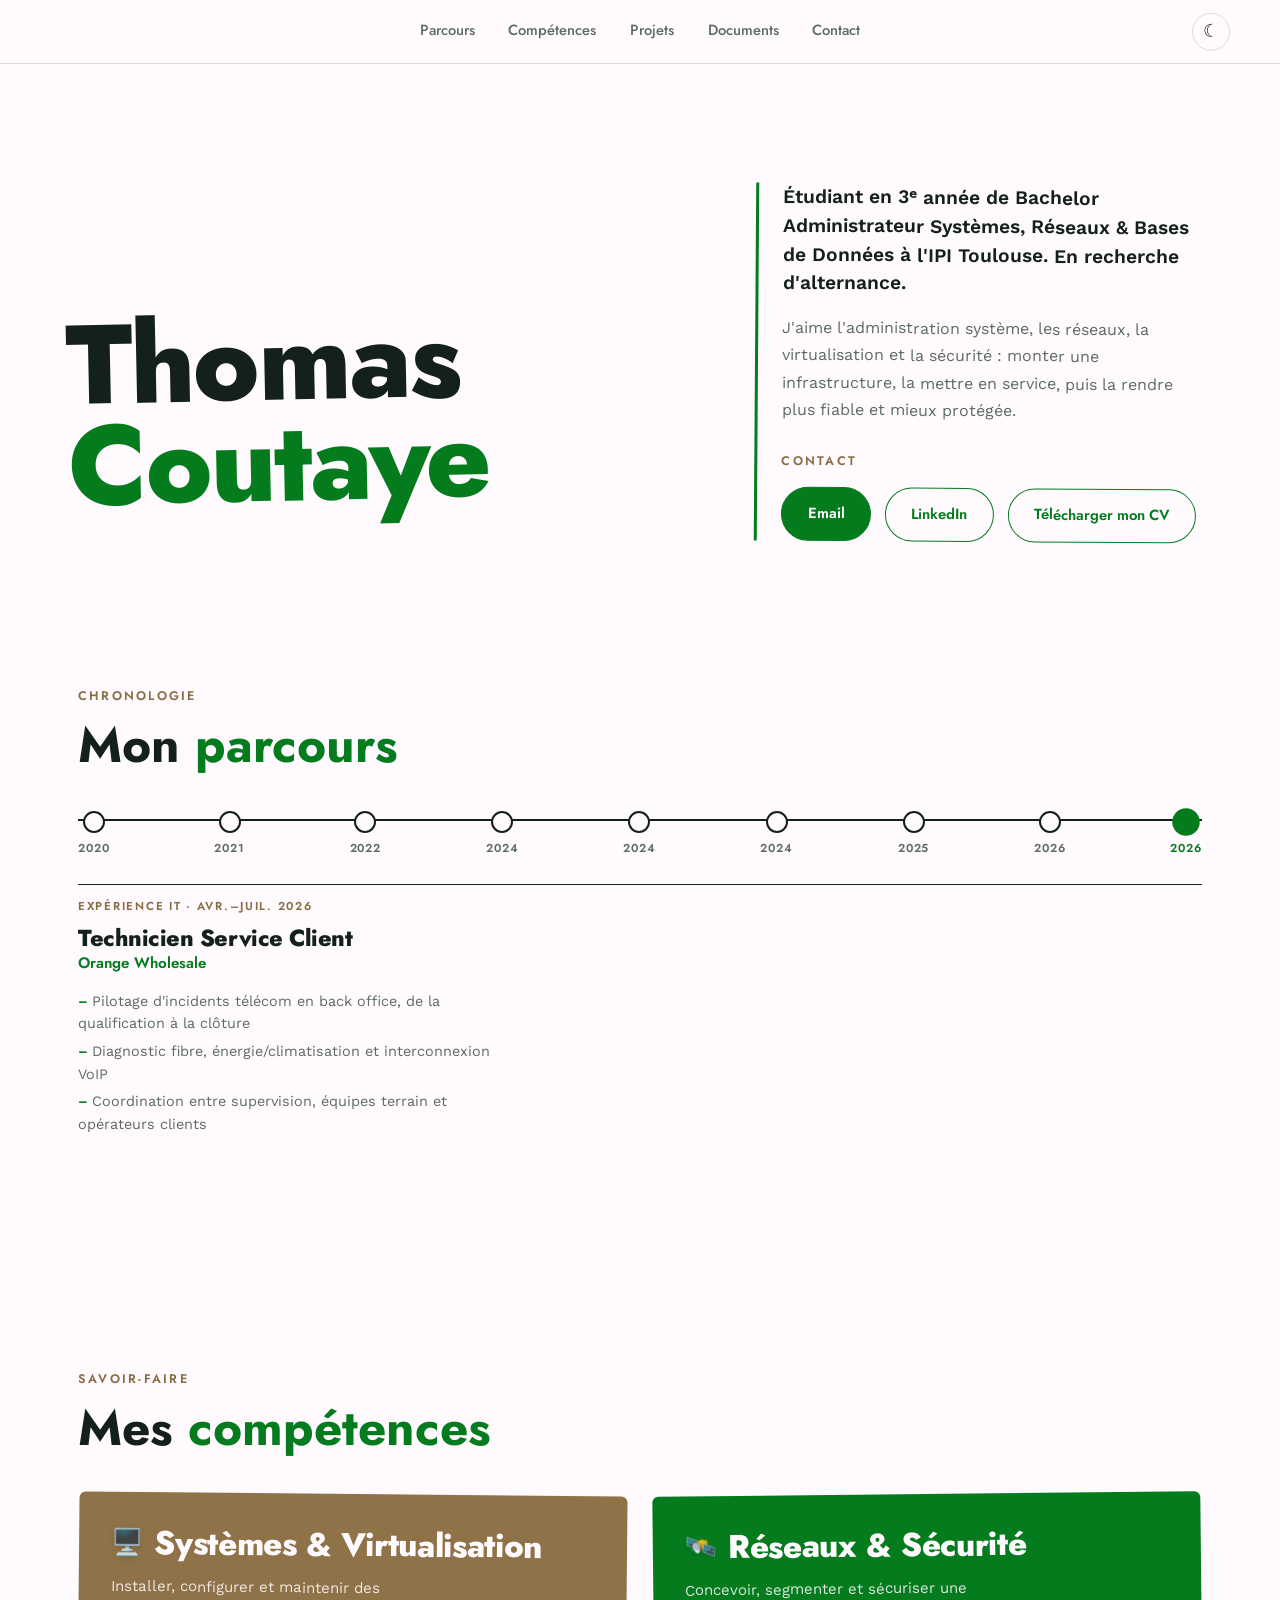
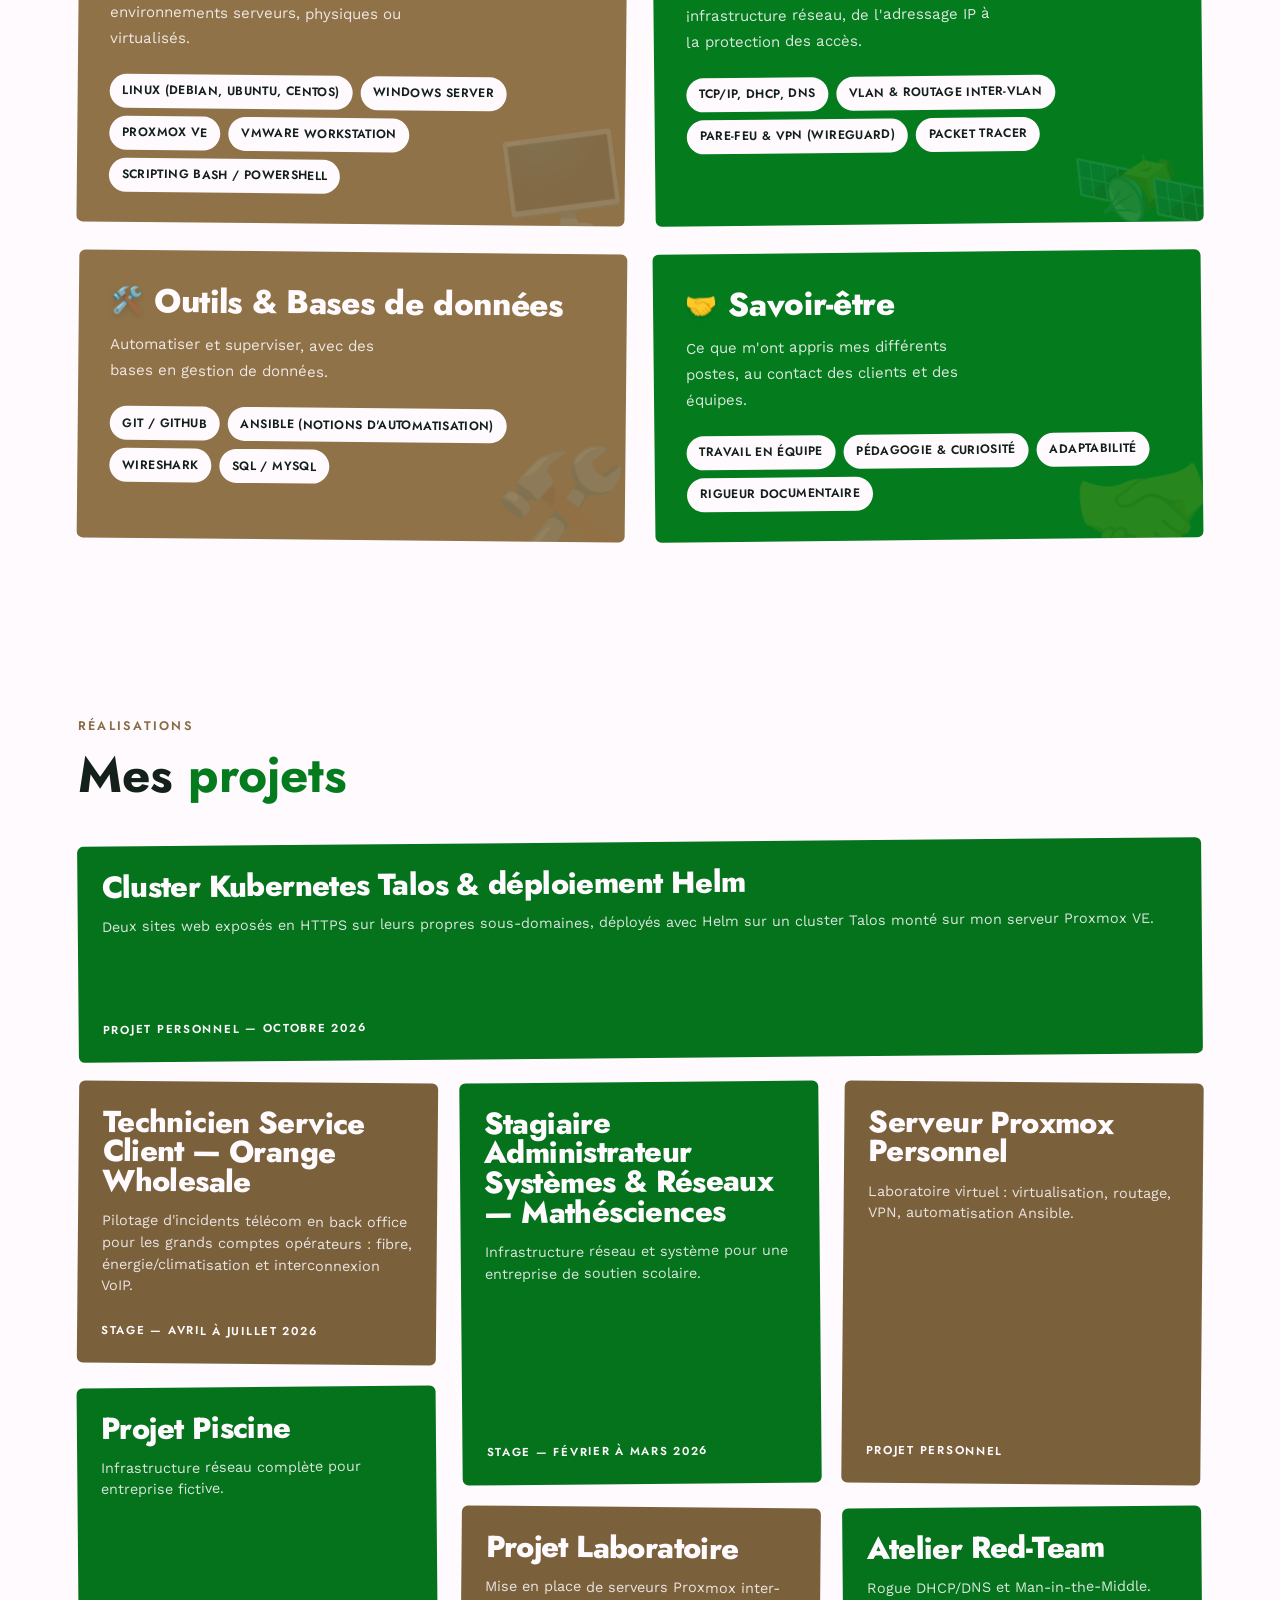
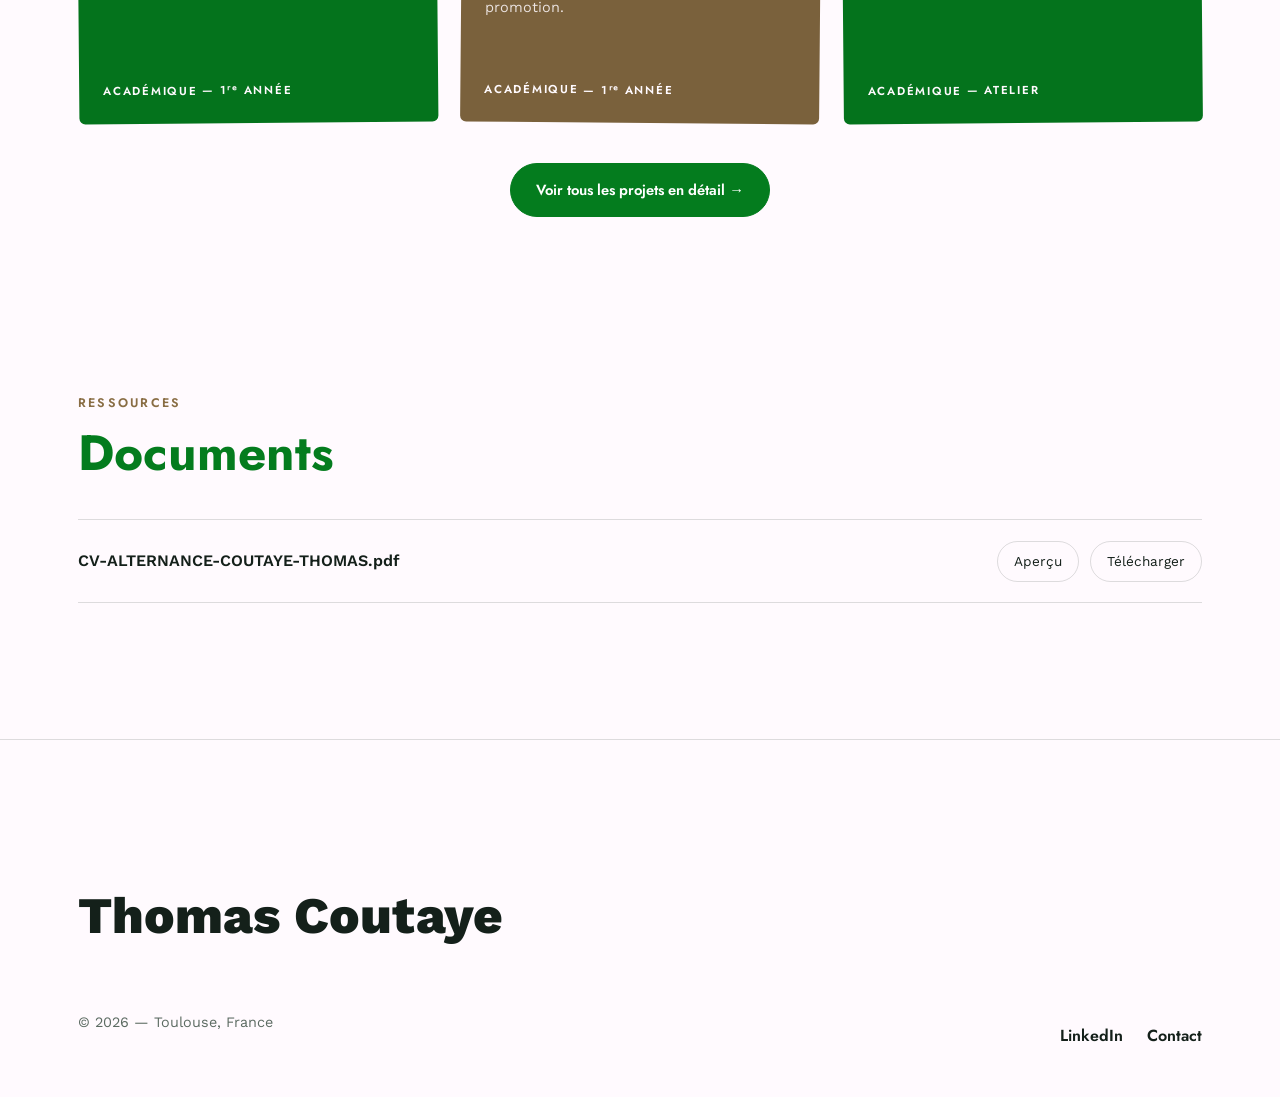
==== commit 5ac4577f: "Parcours : frise compacte et interactive Une seule frise chronologique : survol, focus ou clic sur u" ====
--- a/index.html
+++ b/index.html
@@ -50,77 +50,62 @@
     <p class="eyebrow">Chronologie</p>
     <h2 class="section-title">Mon <em>parcours</em></h2>
 
-    <div class="parcours-group">
-      <h3 class="eyebrow parcours-group-title">Expériences IT</h3>
-      <ol class="parcours-list">
-        <li class="poster-entry">
-          <p class="poster-meta">Avr.–Juil. 2026</p>
-          <h4 class="poster-title">Technicien Service Client<span class="visually-hidden"> — </span><span class="poster-org">Orange Wholesale</span></h4>
-          <ul class="parcours-points">
-            <li>Pilotage d'incidents télécom en back office, de la qualification à la clôture</li>
-            <li>Diagnostic fibre, énergie/climatisation et interconnexion VoIP</li>
-            <li>Coordination entre supervision, équipes terrain et opérateurs clients</li>
-          </ul>
-        </li>
-        <li class="poster-entry">
-          <p class="poster-meta">Fév.–Mars 2026</p>
-          <h4 class="poster-title">Stagiaire Administrateur Systèmes &amp; Réseaux<span class="visually-hidden"> — </span><span class="poster-org">Mathésciences</span></h4>
-          <ul class="parcours-points">
-            <li>Déploiement et sécurisation de l'infrastructure réseau : VPN, pare-feu et supervision</li>
-            <li>Pilotage de la migration applicative de plusieurs services vers un hyperviseur</li>
-            <li>Installation de solutions collaboratives (Nextcloud)</li>
-            <li>Gestion du parc hardware et rédaction de documentation technique</li>
-          </ul>
-        </li>
-      </ol>
-    </div>
-
-    <div class="parcours-group">
-      <h3 class="eyebrow parcours-group-title">Formation</h3>
-      <ol class="parcours-list parcours-list--compact">
-        <li class="poster-entry">
-          <p class="poster-meta">2024–auj.</p>
-          <h4 class="poster-title">Bachelor ASRBD<span class="visually-hidden"> — </span><span class="poster-org">IPI Toulouse</span></h4>
-          <p class="parcours-desc">3ᵉ année en cours</p>
-        </li>
-        <li class="poster-entry">
-          <p class="poster-meta">2022–24</p>
-          <h4 class="poster-title">Graduate Développeur Front-End (à distance)</h4>
-          <p class="parcours-desc">Formation non finalisée. J'en garde des bases en développement web moderne.</p>
-        </li>
-        <li class="poster-entry">
-          <p class="poster-meta">2020</p>
-          <h4 class="poster-title">Baccalauréat Scientifique</h4>
-          <p class="parcours-desc">Mention Assez Bien, Mention Européenne Anglais.</p>
-        </li>
-      </ol>
-    </div>
-
-    <div class="parcours-group">
-      <h3 class="eyebrow parcours-group-title">Autres expériences</h3>
-      <ol class="parcours-list parcours-list--compact">
-        <li class="poster-entry">
-          <p class="poster-meta">Été 2025</p>
-          <h4 class="poster-title">Vendeur Polyvalent<span class="visually-hidden"> — </span><span class="poster-org">Decathlon Fenouillet</span></h4>
-          <p class="parcours-desc">Conseil client, mise en rayon, opérations commerciales.</p>
-        </li>
-        <li class="poster-entry">
-          <p class="poster-meta">2024</p>
-          <h4 class="poster-title">Chargé d'assistance<span class="visually-hidden"> — </span><span class="poster-org">Allianz Réunion</span></h4>
-          <p class="parcours-desc">Conseil clients sur leurs garanties et les procédures à suivre.</p>
-        </li>
-        <li class="poster-entry">
-          <p class="poster-meta">2024</p>
-          <h4 class="poster-title">Barman<span class="visually-hidden"> — </span><span class="poster-org">Honey Night Club</span></h4>
-          <p class="parcours-desc">Service, caisse, gestion du stock et relation client.</p>
-        </li>
-        <li class="poster-entry">
-          <p class="poster-meta">2021–22</p>
-          <h4 class="poster-title">Vendeur Polyvalent<span class="visually-hidden"> — </span><span class="poster-org">Decathlon Réunion</span></h4>
-          <p class="parcours-desc">Conseil client, mise en rayon, opérations commerciales.</p>
-        </li>
-      </ol>
-    </div>
+    <ol class="timeline">
+      <li class="poster-entry" data-year="2020">
+        <p class="poster-meta">Formation · 2020</p>
+        <h3 class="poster-title">Baccalauréat Scientifique</h3>
+        <p class="parcours-desc">Mention Assez Bien, Mention Européenne Anglais.</p>
+      </li>
+      <li class="poster-entry" data-year="2021">
+        <p class="poster-meta">Autre expérience · 2021–22</p>
+        <h3 class="poster-title">Vendeur Polyvalent<span class="visually-hidden"> — </span><span class="poster-org">Decathlon Réunion</span></h3>
+        <p class="parcours-desc">Conseil client, mise en rayon, opérations commerciales.</p>
+      </li>
+      <li class="poster-entry" data-year="2022">
+        <p class="poster-meta">Formation · 2022–24</p>
+        <h3 class="poster-title">Graduate Développeur Front-End (à distance)</h3>
+        <p class="parcours-desc">Formation non finalisée. J'en garde des bases en développement web moderne.</p>
+      </li>
+      <li class="poster-entry" data-year="2024">
+        <p class="poster-meta">Autre expérience · 2024</p>
+        <h3 class="poster-title">Barman<span class="visually-hidden"> — </span><span class="poster-org">Honey Night Club</span></h3>
+        <p class="parcours-desc">Service, caisse, gestion du stock et relation client.</p>
+      </li>
+      <li class="poster-entry" data-year="2024">
+        <p class="poster-meta">Autre expérience · 2024</p>
+        <h3 class="poster-title">Chargé d'assistance<span class="visually-hidden"> — </span><span class="poster-org">Allianz Réunion</span></h3>
+        <p class="parcours-desc">Conseil clients sur leurs garanties et les procédures à suivre.</p>
+      </li>
+      <li class="poster-entry" data-year="2024">
+        <p class="poster-meta">Formation · 2024–auj.</p>
+        <h3 class="poster-title">Bachelor ASRBD<span class="visually-hidden"> — </span><span class="poster-org">IPI Toulouse</span></h3>
+        <p class="parcours-desc">3ᵉ année en cours</p>
+      </li>
+      <li class="poster-entry" data-year="2025">
+        <p class="poster-meta">Autre expérience · Été 2025</p>
+        <h3 class="poster-title">Vendeur Polyvalent<span class="visually-hidden"> — </span><span class="poster-org">Decathlon Fenouillet</span></h3>
+        <p class="parcours-desc">Conseil client, mise en rayon, opérations commerciales.</p>
+      </li>
+      <li class="poster-entry" data-year="2026">
+        <p class="poster-meta">Expérience IT · Fév.–Mars 2026</p>
+        <h3 class="poster-title">Stagiaire Administrateur Systèmes &amp; Réseaux<span class="visually-hidden"> — </span><span class="poster-org">Mathésciences</span></h3>
+        <ul class="parcours-points">
+          <li>Déploiement et sécurisation de l'infrastructure réseau : VPN, pare-feu et supervision</li>
+          <li>Pilotage de la migration applicative de plusieurs services vers un hyperviseur</li>
+          <li>Installation de solutions collaboratives (Nextcloud)</li>
+          <li>Gestion du parc hardware et rédaction de documentation technique</li>
+        </ul>
+      </li>
+      <li class="poster-entry" data-year="2026">
+        <p class="poster-meta">Expérience IT · Avr.–Juil. 2026</p>
+        <h3 class="poster-title">Technicien Service Client<span class="visually-hidden"> — </span><span class="poster-org">Orange Wholesale</span></h3>
+        <ul class="parcours-points">
+          <li>Pilotage d'incidents télécom en back office, de la qualification à la clôture</li>
+          <li>Diagnostic fibre, énergie/climatisation et interconnexion VoIP</li>
+          <li>Coordination entre supervision, équipes terrain et opérateurs clients</li>
+        </ul>
+      </li>
+    </ol>
   </div>
 </section>
 
--- a/stylesheet.css
+++ b/stylesheet.css
@@ -206,10 +206,12 @@
   color:var(--green);
 }
 
-/* ===== PARCOURS (liste affiche, tout visible) ===== */
-.parcours-group + .parcours-group{margin-top:3.5rem;}
-.parcours-group-title{color:var(--green); margin-bottom:1.25rem;}
-.parcours-list{list-style:none; margin:0; padding:0;}
+/* ===== PARCOURS (frise : sans JS, toutes les étapes restent visibles) ===== */
+.timeline{list-style:none; margin:0; padding:0;}
+.timeline .poster-entry{padding-bottom:1.5rem;}
+.timeline .poster-meta{margin-bottom:0.6rem;}
+.timeline .poster-title{font-size:clamp(1.25rem, 2.4vw, 1.45rem); line-height:1.05; max-width:none;}
+.timeline .poster-org{font-size:0.95rem; margin-top:0.25rem;}
 .parcours-points{
   list-style:none; margin:1.1rem 0 0; padding:0;
   font-size:0.9rem; line-height:1.55; color:var(--ink-dim); max-width:46ch;
@@ -218,17 +220,25 @@
 .parcours-points li::before, .project-points li::before{content:"– "; color:var(--green); font-weight:600;}
 .parcours-desc{margin:0.7rem 0 0; font-size:0.9rem; line-height:1.55; color:var(--ink-dim); max-width:46ch;}
 
-.parcours-list--compact .poster-entry{padding-bottom:1.5rem;}
-.parcours-list--compact .poster-meta{margin-bottom:0.6rem;}
-.parcours-list--compact .poster-title{font-size:clamp(1.25rem, 2.4vw, 1.45rem); line-height:1.05; max-width:none;}
-.parcours-list--compact .poster-org{font-size:0.95rem; margin-top:0.25rem;}
-
-@media (min-width:820px){
-  .parcours-list > li:nth-child(even){text-align:right;}
-  .parcours-list > li:nth-child(even) .poster-title,
-  .parcours-list > li:nth-child(even) .parcours-points,
-  .parcours-list > li:nth-child(even) .parcours-desc{margin-left:auto;}
-}
+.timeline-rail{display:flex; justify-content:space-between; position:relative; margin:0.5rem 0 1.75rem;}
+.timeline-rail::before{content:""; position:absolute; left:0; right:0; top:8px; height:2px; background:var(--ink);}
+.timeline-dot{
+  position:relative; display:flex; flex-direction:column; align-items:center; gap:0.45rem;
+  background:none; border:0; padding:0; cursor:pointer;
+  font-family:var(--font-display); font-weight:600; font-size:0.72rem; letter-spacing:.08em; color:var(--ink-dim);
+}
+.timeline-dot::before{
+  content:""; width:18px; height:18px; border-radius:50%;
+  border:2px solid var(--ink); background:var(--bg); transition:background .2s, transform .2s;
+}
+.timeline-dot:hover::before{background:var(--green-tint);}
+.timeline-dot[aria-expanded="true"]{color:var(--green);}
+.timeline-dot[aria-expanded="true"]::before{background:var(--green); border-color:var(--green); transform:scale(1.25);}
+.timeline-dot:focus-visible{outline:2px solid var(--green); outline-offset:4px; border-radius:var(--radius);}
+/* toutes les cartes dans la même cellule : la hauteur ne bouge pas au survol */
+.timeline.is-enhanced{display:grid;}
+.timeline.is-enhanced > li{grid-area:1/1; visibility:hidden;}
+.timeline.is-enhanced > li.is-active{visibility:visible;}
 
 /* ===== SKILLS (blocs colorés, style magazine) ===== */
 .skills-bands{
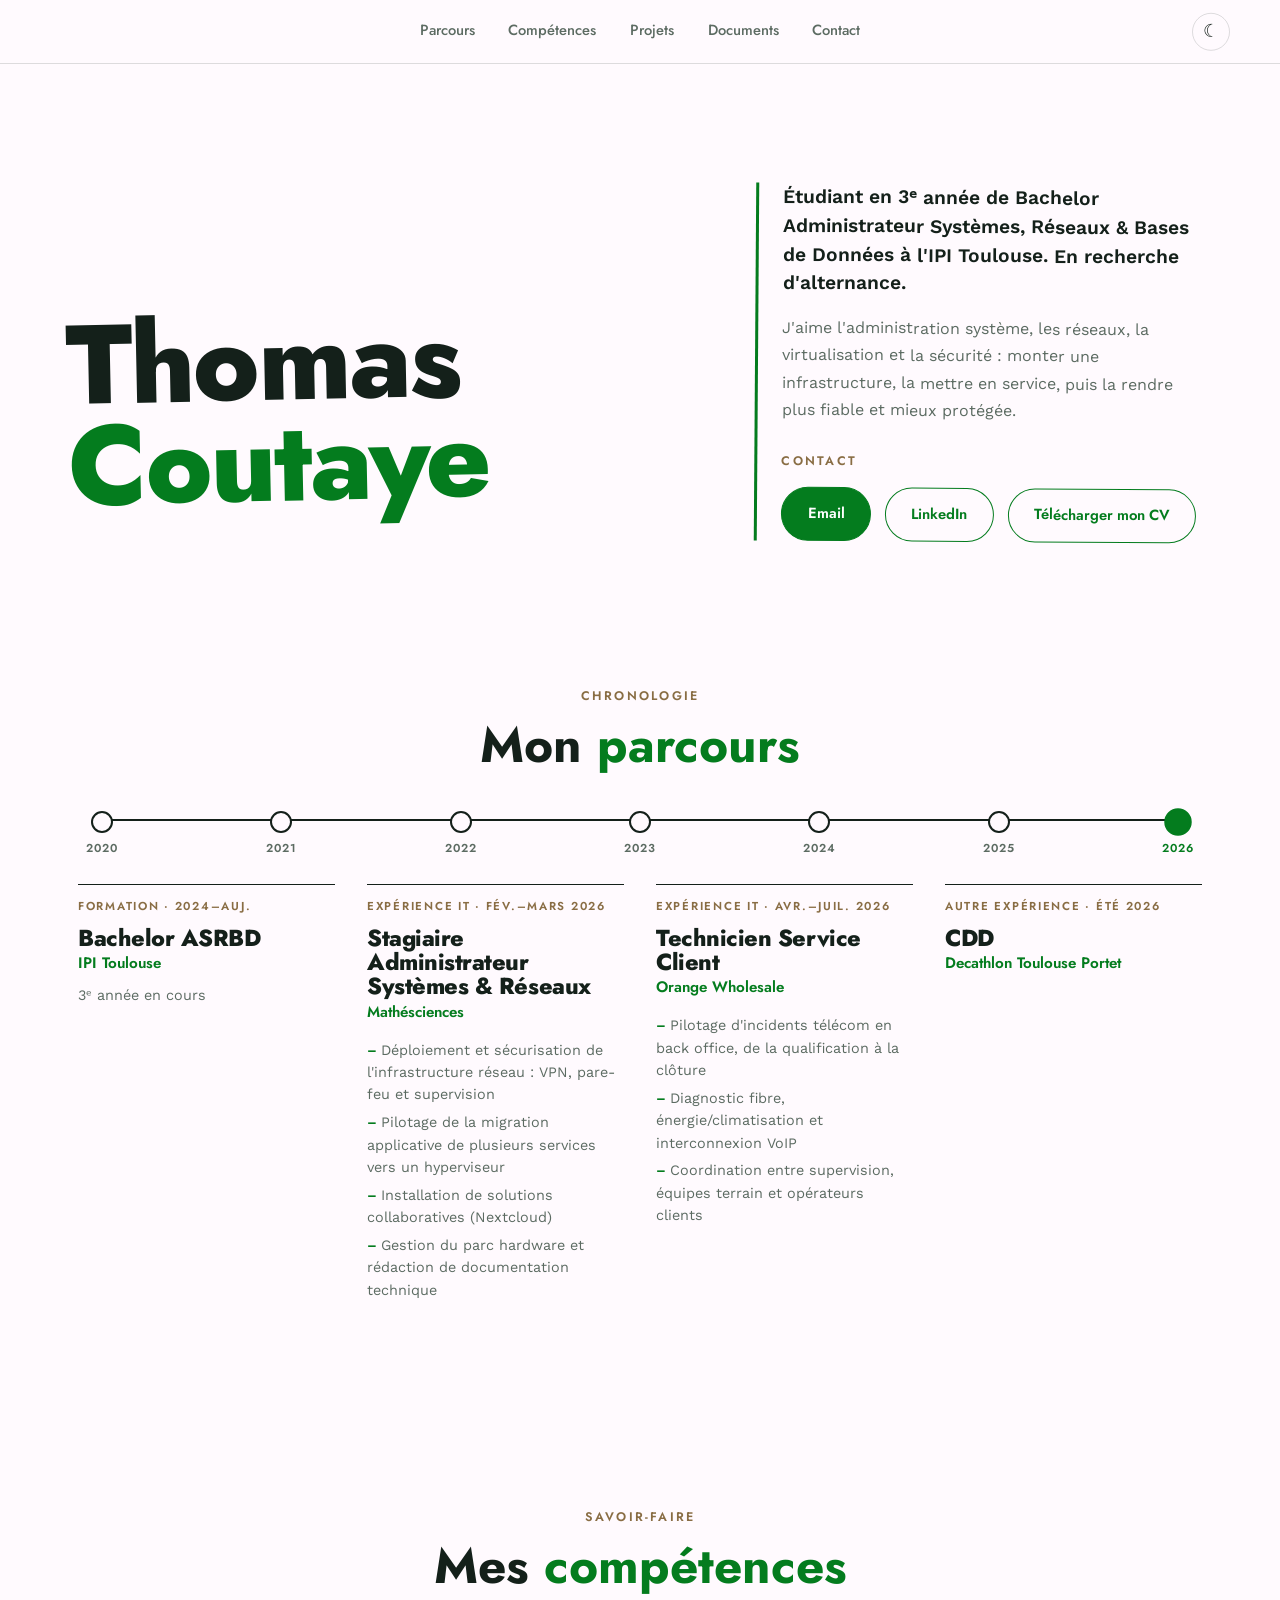
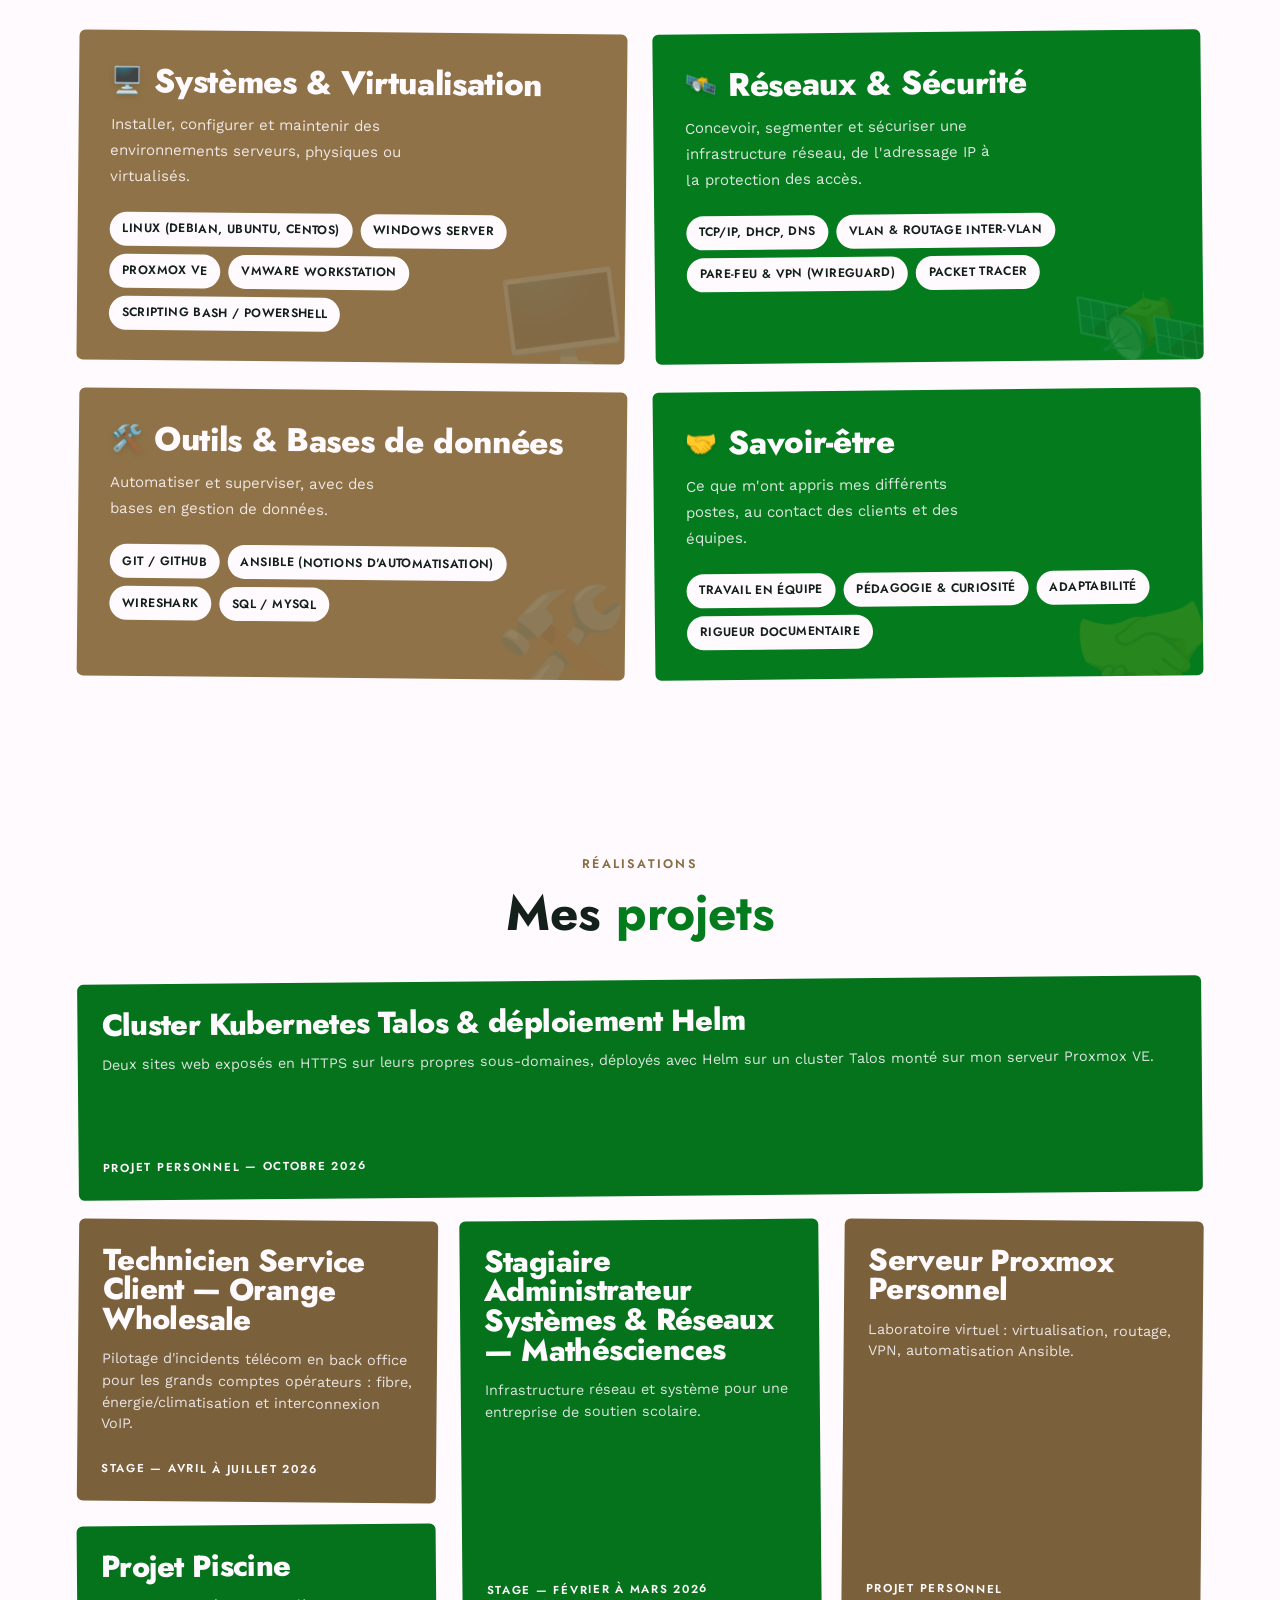
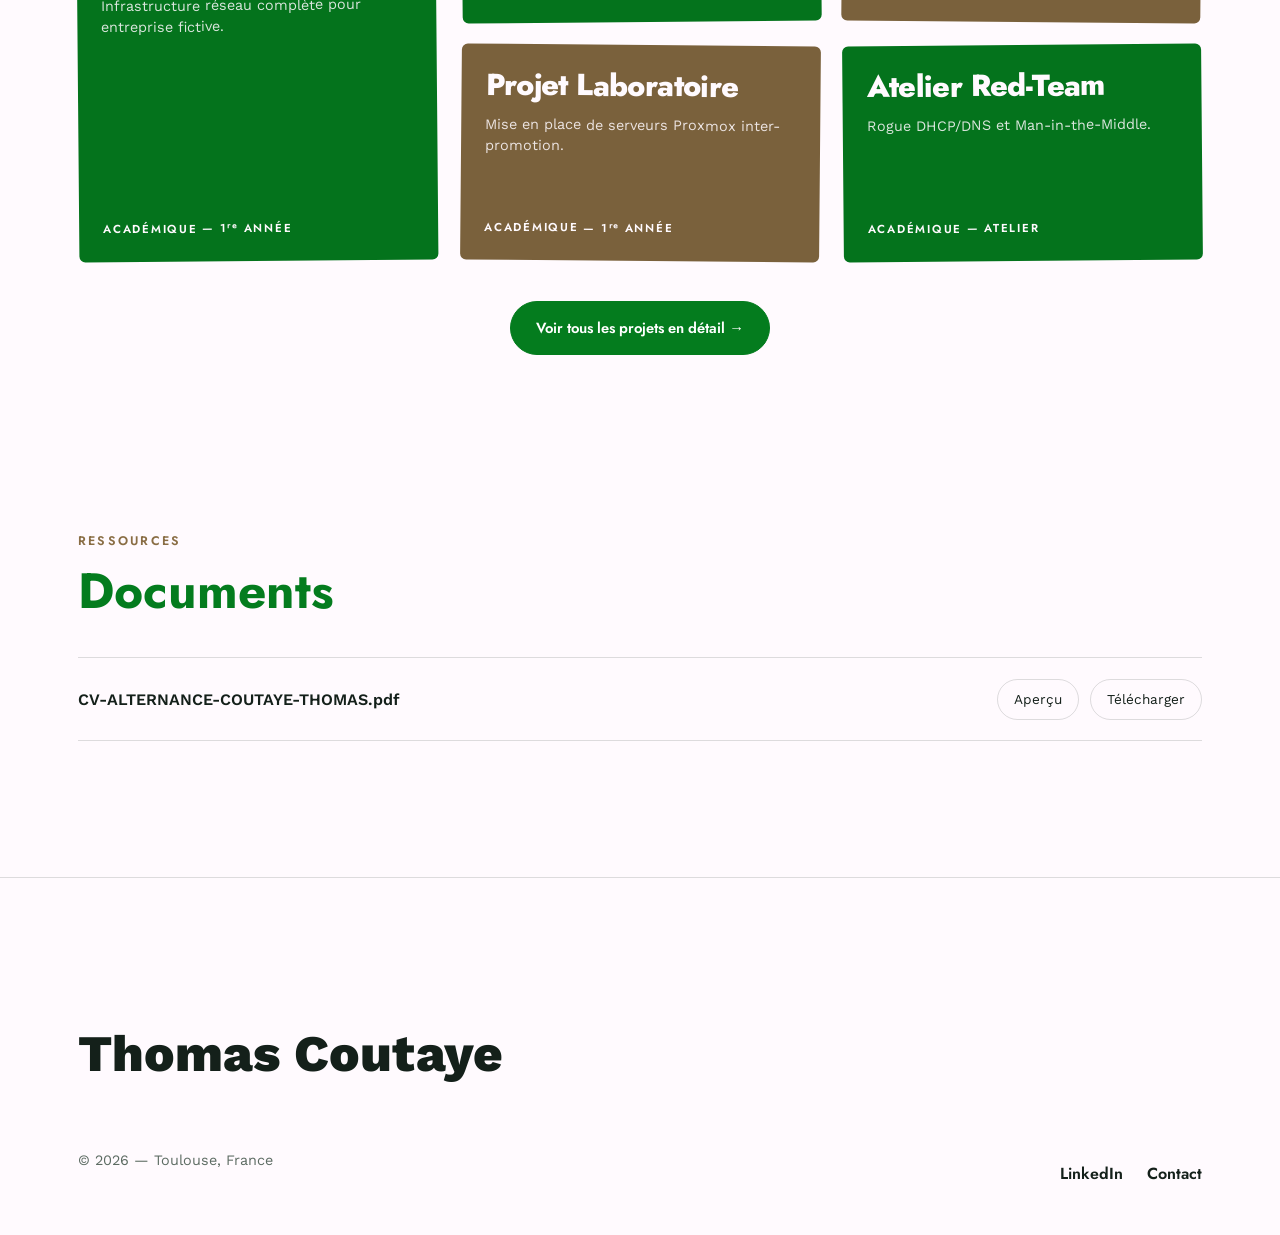
==== commit 76e68f94: "Parcours : un point par année, détails du CV, titres centrés Les étapes d'une même année sont regrou" ====
--- a/index.html
+++ b/index.html
@@ -51,59 +51,128 @@
     <h2 class="section-title">Mon <em>parcours</em></h2>
 
     <ol class="timeline">
-      <li class="poster-entry" data-year="2020">
-        <p class="poster-meta">Formation · 2020</p>
-        <h3 class="poster-title">Baccalauréat Scientifique</h3>
-        <p class="parcours-desc">Mention Assez Bien, Mention Européenne Anglais.</p>
-      </li>
-      <li class="poster-entry" data-year="2021">
-        <p class="poster-meta">Autre expérience · 2021–22</p>
-        <h3 class="poster-title">Vendeur Polyvalent<span class="visually-hidden"> — </span><span class="poster-org">Decathlon Réunion</span></h3>
-        <p class="parcours-desc">Conseil client, mise en rayon, opérations commerciales.</p>
-      </li>
-      <li class="poster-entry" data-year="2022">
-        <p class="poster-meta">Formation · 2022–24</p>
-        <h3 class="poster-title">Graduate Développeur Front-End (à distance)</h3>
-        <p class="parcours-desc">Formation non finalisée. J'en garde des bases en développement web moderne.</p>
-      </li>
-      <li class="poster-entry" data-year="2024">
-        <p class="poster-meta">Autre expérience · 2024</p>
-        <h3 class="poster-title">Barman<span class="visually-hidden"> — </span><span class="poster-org">Honey Night Club</span></h3>
-        <p class="parcours-desc">Service, caisse, gestion du stock et relation client.</p>
-      </li>
-      <li class="poster-entry" data-year="2024">
-        <p class="poster-meta">Autre expérience · 2024</p>
-        <h3 class="poster-title">Chargé d'assistance<span class="visually-hidden"> — </span><span class="poster-org">Allianz Réunion</span></h3>
-        <p class="parcours-desc">Conseil clients sur leurs garanties et les procédures à suivre.</p>
-      </li>
-      <li class="poster-entry" data-year="2024">
-        <p class="poster-meta">Formation · 2024–auj.</p>
-        <h3 class="poster-title">Bachelor ASRBD<span class="visually-hidden"> — </span><span class="poster-org">IPI Toulouse</span></h3>
-        <p class="parcours-desc">3ᵉ année en cours</p>
-      </li>
-      <li class="poster-entry" data-year="2025">
-        <p class="poster-meta">Autre expérience · Été 2025</p>
-        <h3 class="poster-title">Vendeur Polyvalent<span class="visually-hidden"> — </span><span class="poster-org">Decathlon Fenouillet</span></h3>
-        <p class="parcours-desc">Conseil client, mise en rayon, opérations commerciales.</p>
-      </li>
-      <li class="poster-entry" data-year="2026">
-        <p class="poster-meta">Expérience IT · Fév.–Mars 2026</p>
-        <h3 class="poster-title">Stagiaire Administrateur Systèmes &amp; Réseaux<span class="visually-hidden"> — </span><span class="poster-org">Mathésciences</span></h3>
-        <ul class="parcours-points">
-          <li>Déploiement et sécurisation de l'infrastructure réseau : VPN, pare-feu et supervision</li>
-          <li>Pilotage de la migration applicative de plusieurs services vers un hyperviseur</li>
-          <li>Installation de solutions collaboratives (Nextcloud)</li>
-          <li>Gestion du parc hardware et rédaction de documentation technique</li>
-        </ul>
-      </li>
-      <li class="poster-entry" data-year="2026">
-        <p class="poster-meta">Expérience IT · Avr.–Juil. 2026</p>
-        <h3 class="poster-title">Technicien Service Client<span class="visually-hidden"> — </span><span class="poster-org">Orange Wholesale</span></h3>
-        <ul class="parcours-points">
-          <li>Pilotage d'incidents télécom en back office, de la qualification à la clôture</li>
-          <li>Diagnostic fibre, énergie/climatisation et interconnexion VoIP</li>
-          <li>Coordination entre supervision, équipes terrain et opérateurs clients</li>
-        </ul>
+      <li data-year="2020">
+        <div class="poster-entry">
+          <p class="poster-meta">Formation · 2020</p>
+          <h3 class="poster-title">Baccalauréat Scientifique</h3>
+          <p class="parcours-desc">Mention Assez Bien, Mention Européenne Anglais.</p>
+        </div>
+      </li>
+      <li data-year="2021">
+        <div class="poster-entry">
+          <p class="poster-meta">Autre expérience · 2021–22</p>
+          <h3 class="poster-title">Vendeur Polyvalent<span class="visually-hidden"> — </span><span class="poster-org">Decathlon Réunion</span></h3>
+          <ul class="parcours-points">
+            <li>Accueillir, conseiller et orienter les clients en fonction de leurs besoins</li>
+            <li>Assurer la mise en rayon, le réassort et l'attractivité des espaces de vente</li>
+            <li>Veiller à la bonne tenue du magasin</li>
+            <li>Contribuer à l'animation du rayon et à la mise en place d'opérations commerciales</li>
+          </ul>
+        </div>
+        <div class="poster-entry">
+          <p class="poster-meta">Autre expérience · 2021 (2 mois)</p>
+          <h3 class="poster-title">Intérimaire<span class="visually-hidden"> — </span><span class="poster-org">LSDM Réunion</span></h3>
+          <ul class="parcours-points">
+            <li>Mise en rayon dans différentes enseignes</li>
+            <li>Montage de vélo</li>
+          </ul>
+        </div>
+      </li>
+      <li data-year="2022">
+        <div class="poster-entry">
+          <p class="poster-meta">Formation · 2022–24</p>
+          <h3 class="poster-title">Graduate Développeur Front-End (à distance)</h3>
+          <p class="parcours-desc">Formation non finalisée. J'en garde des bases en développement web moderne.</p>
+        </div>
+      </li>
+      <li data-year="2023">
+        <div class="poster-entry">
+          <p class="poster-meta">Formation · 2022–24</p>
+          <h3 class="poster-title">Graduate Développeur Front-End (à distance)</h3>
+          <p class="parcours-desc">Formation non finalisée. J'en garde des bases en développement web moderne.</p>
+        </div>
+      </li>
+      <li data-year="2024">
+        <div class="poster-entry">
+          <p class="poster-meta">Formation · 2024–auj.</p>
+          <h3 class="poster-title">Bachelor ASRBD<span class="visually-hidden"> — </span><span class="poster-org">IPI Toulouse</span></h3>
+        </div>
+        <div class="poster-entry">
+          <p class="poster-meta">Formation · 2022–24</p>
+          <h3 class="poster-title">Graduate Développeur Front-End (à distance)</h3>
+          <p class="parcours-desc">Formation non finalisée. J'en garde des bases en développement web moderne.</p>
+        </div>
+        <div class="poster-entry">
+          <p class="poster-meta">Autre expérience · 2024 (3 mois)</p>
+          <h3 class="poster-title">Chargé d'assistance<span class="visually-hidden"> — </span><span class="poster-org">Allianz Réunion</span></h3>
+          <ul class="parcours-points">
+            <li>Informer et conseiller les clients sur leurs garanties, leurs droits et les procédures à suivre</li>
+            <li>Communication claire et empathique avec les clients</li>
+            <li>Organisation et prise de notes des appels reçus</li>
+            <li>Maîtrise des logiciels fournis</li>
+          </ul>
+        </div>
+        <div class="poster-entry">
+          <p class="poster-meta">Autre expérience · 2024 (2 mois)</p>
+          <h3 class="poster-title">Barman<span class="visually-hidden"> — </span><span class="poster-org">Honey Night Club</span></h3>
+          <ul class="parcours-points">
+            <li>Préparation et service des boissons</li>
+            <li>Gestion de la caisse et des paiements</li>
+            <li>Entretien de la propreté du bar</li>
+            <li>Gestion du stock et approvisionnement du bar</li>
+            <li>Animer l'ambiance du bar et fidéliser la clientèle grâce à un excellent relationnel</li>
+          </ul>
+        </div>
+      </li>
+      <li data-year="2025">
+        <div class="poster-entry">
+          <p class="poster-meta">Formation · 2024–auj.</p>
+          <h3 class="poster-title">Bachelor ASRBD<span class="visually-hidden"> — </span><span class="poster-org">IPI Toulouse</span></h3>
+        </div>
+        <div class="poster-entry">
+          <p class="poster-meta">Autre expérience · Été 2025</p>
+          <h3 class="poster-title">Vendeur Polyvalent<span class="visually-hidden"> — </span><span class="poster-org">Decathlon Fenouillet</span></h3>
+          <ul class="parcours-points">
+            <li>Accueillir, conseiller et orienter les clients en fonction de leurs besoins</li>
+            <li>Assurer la mise en rayon, le réassort et l'attractivité des espaces de vente</li>
+            <li>Veiller à la bonne tenue du magasin</li>
+            <li>Contribuer à l'animation du rayon et à la mise en place d'opérations commerciales</li>
+          </ul>
+        </div>
+        <div class="poster-entry">
+          <p class="poster-meta">Autre expérience · Hiver 2025</p>
+          <h3 class="poster-title">CDD<span class="visually-hidden"> — </span><span class="poster-org">Decathlon Toulouse Portet</span></h3>
+        </div>
+      </li>
+      <li data-year="2026">
+        <div class="poster-entry">
+          <p class="poster-meta">Formation · 2024–auj.</p>
+          <h3 class="poster-title">Bachelor ASRBD<span class="visually-hidden"> — </span><span class="poster-org">IPI Toulouse</span></h3>
+          <p class="parcours-desc">3ᵉ année en cours</p>
+        </div>
+        <div class="poster-entry">
+          <p class="poster-meta">Expérience IT · Fév.–Mars 2026</p>
+          <h3 class="poster-title">Stagiaire Administrateur Systèmes &amp; Réseaux<span class="visually-hidden"> — </span><span class="poster-org">Mathésciences</span></h3>
+          <ul class="parcours-points">
+            <li>Déploiement et sécurisation de l'infrastructure réseau : VPN, pare-feu et supervision</li>
+            <li>Pilotage de la migration applicative de plusieurs services vers un hyperviseur</li>
+            <li>Installation de solutions collaboratives (Nextcloud)</li>
+            <li>Gestion du parc hardware et rédaction de documentation technique</li>
+          </ul>
+        </div>
+        <div class="poster-entry">
+          <p class="poster-meta">Expérience IT · Avr.–Juil. 2026</p>
+          <h3 class="poster-title">Technicien Service Client<span class="visually-hidden"> — </span><span class="poster-org">Orange Wholesale</span></h3>
+          <ul class="parcours-points">
+            <li>Pilotage d'incidents télécom en back office, de la qualification à la clôture</li>
+            <li>Diagnostic fibre, énergie/climatisation et interconnexion VoIP</li>
+            <li>Coordination entre supervision, équipes terrain et opérateurs clients</li>
+          </ul>
+        </div>
+        <div class="poster-entry">
+          <p class="poster-meta">Autre expérience · Été 2026</p>
+          <h3 class="poster-title">CDD<span class="visually-hidden"> — </span><span class="poster-org">Decathlon Toulouse Portet</span></h3>
+        </div>
       </li>
     </ol>
   </div>
--- a/stylesheet.css
+++ b/stylesheet.css
@@ -208,6 +208,8 @@
 
 /* ===== PARCOURS (frise : sans JS, toutes les étapes restent visibles) ===== */
 .timeline{list-style:none; margin:0; padding:0;}
+/* une année = plusieurs étapes côte à côte */
+.timeline > li{display:grid; grid-template-columns:repeat(auto-fit, minmax(15rem, 1fr)); gap:0 2rem;}
 .timeline .poster-entry{padding-bottom:1.5rem;}
 .timeline .poster-meta{margin-bottom:0.6rem;}
 .timeline .poster-title{font-size:clamp(1.25rem, 2.4vw, 1.45rem); line-height:1.05; max-width:none;}
@@ -221,14 +223,14 @@
 .parcours-desc{margin:0.7rem 0 0; font-size:0.9rem; line-height:1.55; color:var(--ink-dim); max-width:46ch;}
 
 .timeline-rail{display:flex; justify-content:space-between; position:relative; margin:0.5rem 0 1.75rem;}
-.timeline-rail::before{content:""; position:absolute; left:0; right:0; top:8px; height:2px; background:var(--ink);}
+.timeline-rail::before{content:""; position:absolute; left:1.5rem; right:1.5rem; top:8px; height:2px; background:var(--ink);} /* d'un centre de cercle à l'autre */
 .timeline-dot{
   position:relative; display:flex; flex-direction:column; align-items:center; gap:0.45rem;
-  background:none; border:0; padding:0; cursor:pointer;
+  width:3rem; background:none; border:0; padding:0; cursor:pointer;
   font-family:var(--font-display); font-weight:600; font-size:0.72rem; letter-spacing:.08em; color:var(--ink-dim);
 }
 .timeline-dot::before{
-  content:""; width:18px; height:18px; border-radius:50%;
+  content:""; flex:none; width:18px; height:18px; border-radius:50%;
   border:2px solid var(--ink); background:var(--bg); transition:background .2s, transform .2s;
 }
 .timeline-dot:hover::before{background:var(--green-tint);}
@@ -239,6 +241,10 @@
 .timeline.is-enhanced{display:grid;}
 .timeline.is-enhanced > li{grid-area:1/1; visibility:hidden;}
 .timeline.is-enhanced > li.is-active{visibility:visible;}
+/* sur mobile les années sont empilées : la hauteur suit la carte affichée */
+@media (max-width:820px){ .timeline.is-enhanced > li:not(.is-active){display:none;} }
+
+:is(#parcours, #skills, #projects) :is(.eyebrow, .section-title){text-align:center;}
 
 /* ===== SKILLS (blocs colorés, style magazine) ===== */
 .skills-bands{
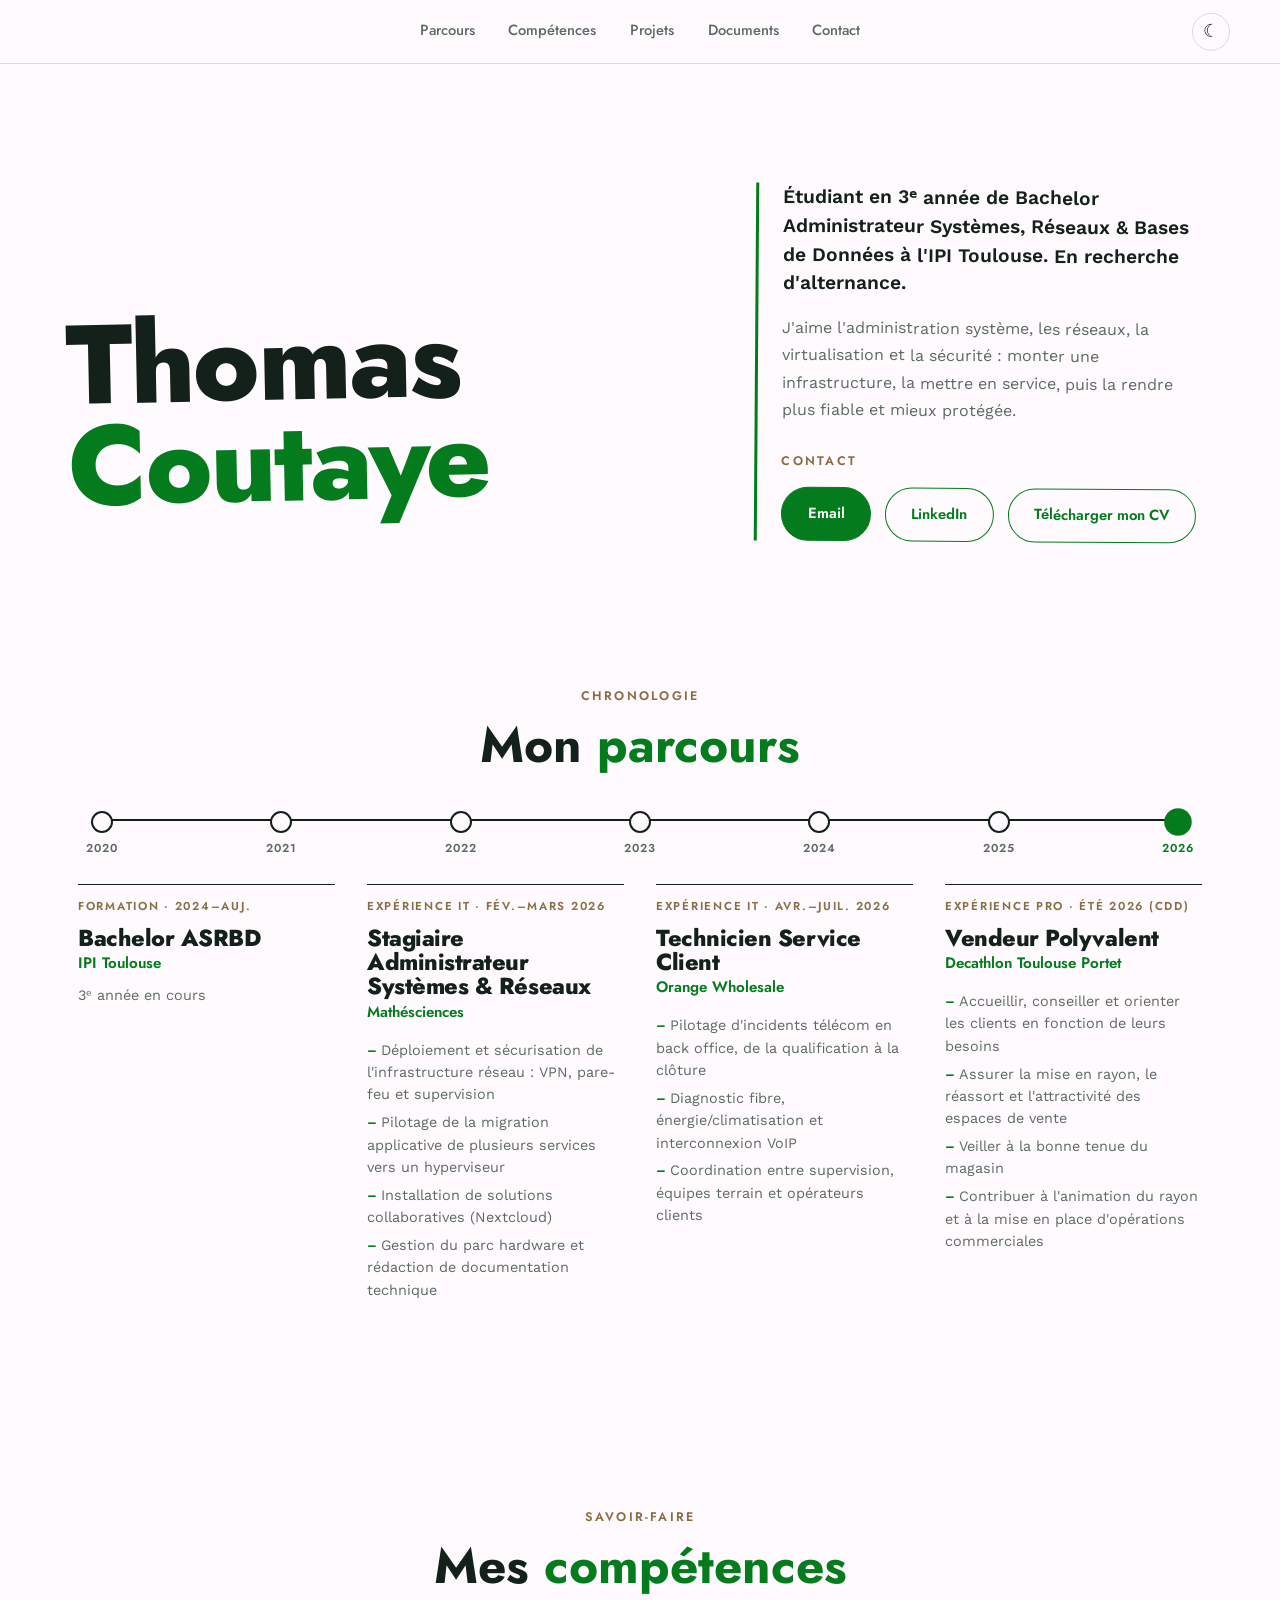
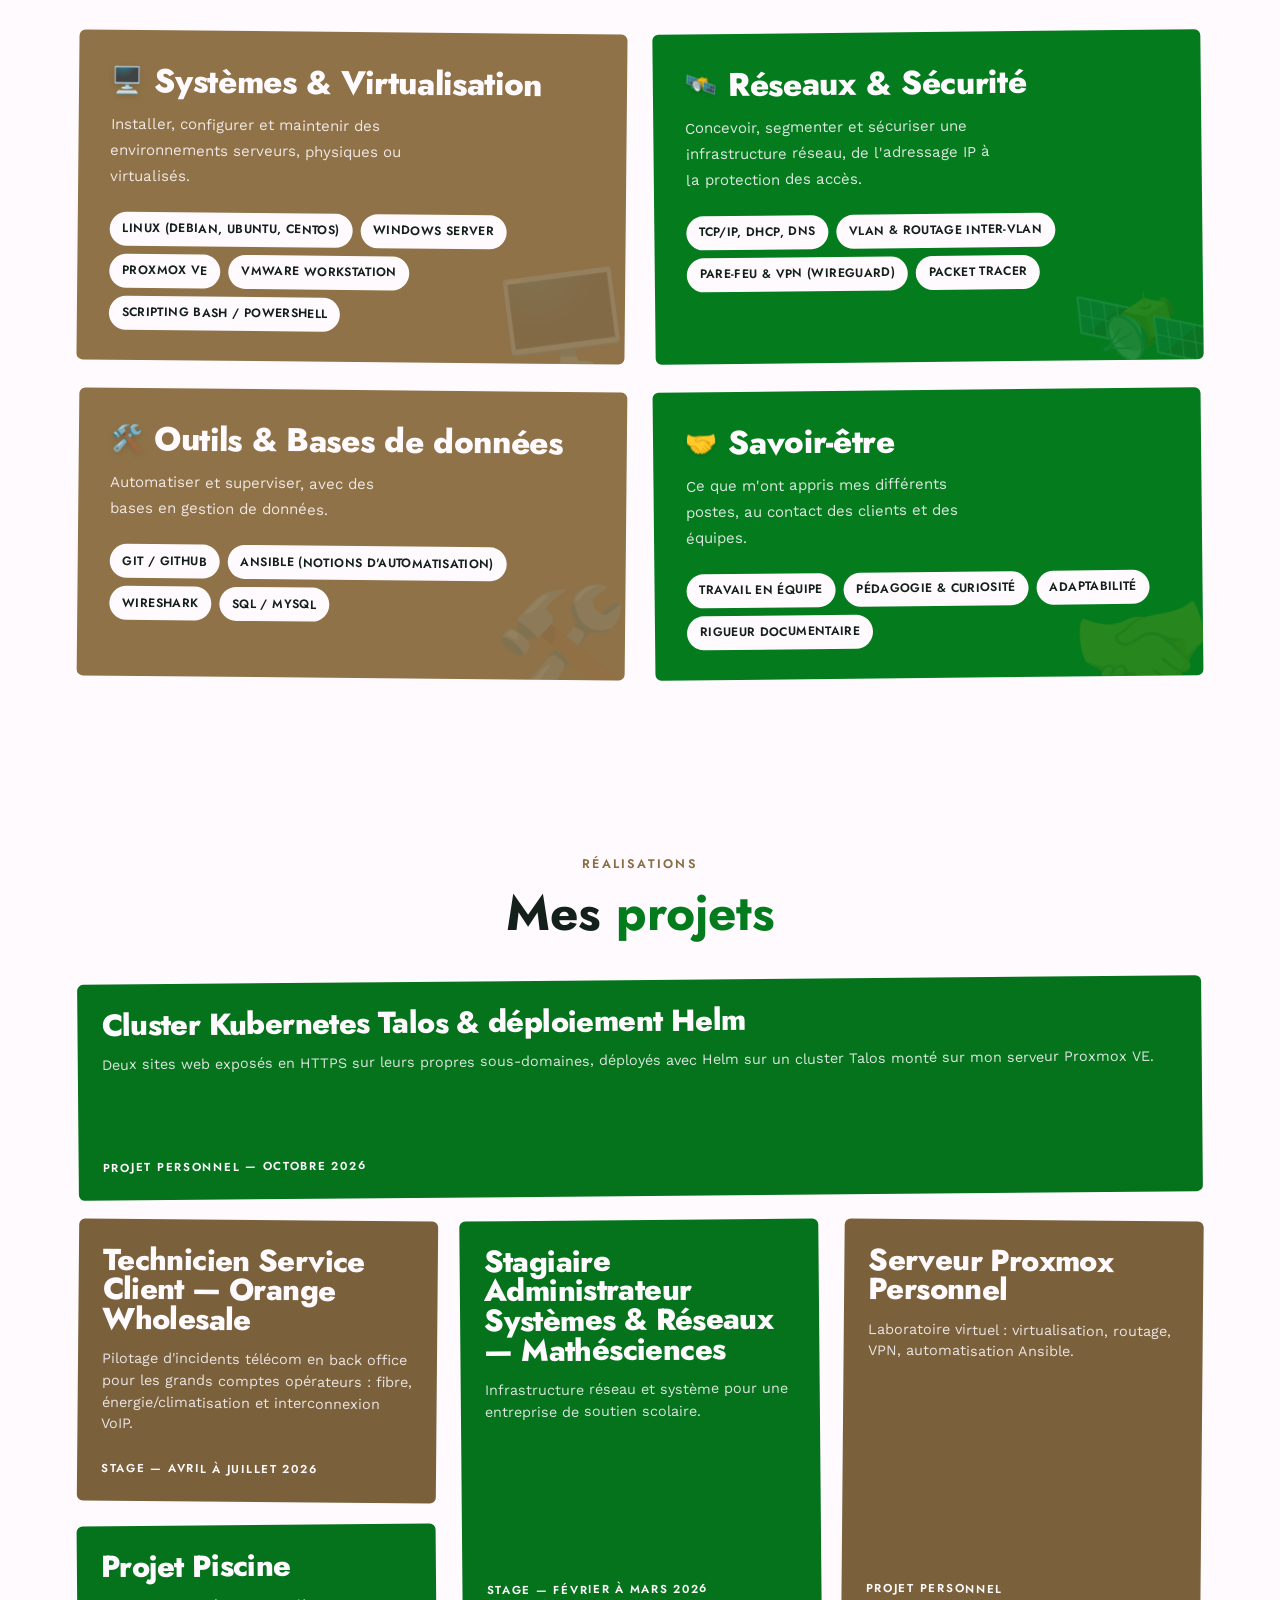
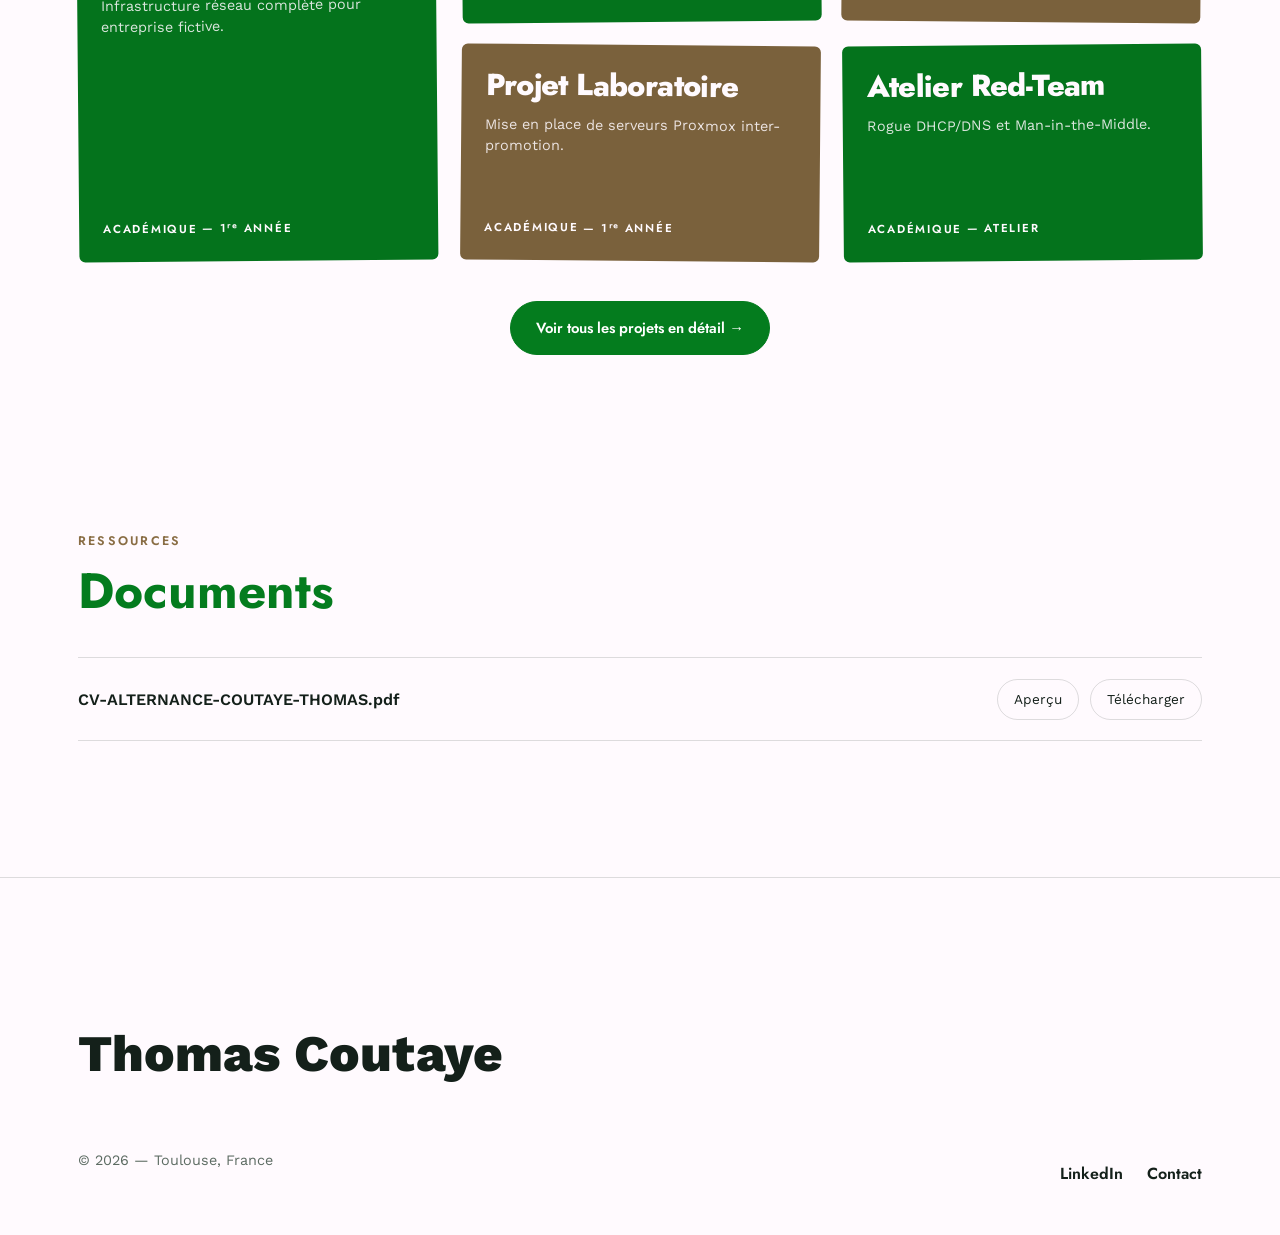
==== commit 92ec9d83: "Parcours : années du Bachelor, Expérience pro, CDD Portet détaillés Co-Authored-By: Claude Opus 5.5 " ====
--- a/index.html
+++ b/index.html
@@ -60,7 +60,7 @@
       </li>
       <li data-year="2021">
         <div class="poster-entry">
-          <p class="poster-meta">Autre expérience · 2021–22</p>
+          <p class="poster-meta">Expérience pro · 2021–22</p>
           <h3 class="poster-title">Vendeur Polyvalent<span class="visually-hidden"> — </span><span class="poster-org">Decathlon Réunion</span></h3>
           <ul class="parcours-points">
             <li>Accueillir, conseiller et orienter les clients en fonction de leurs besoins</li>
@@ -70,7 +70,7 @@
           </ul>
         </div>
         <div class="poster-entry">
-          <p class="poster-meta">Autre expérience · 2021 (2 mois)</p>
+          <p class="poster-meta">Expérience pro · 2021 (2 mois)</p>
           <h3 class="poster-title">Intérimaire<span class="visually-hidden"> — </span><span class="poster-org">LSDM Réunion</span></h3>
           <ul class="parcours-points">
             <li>Mise en rayon dans différentes enseignes</li>
@@ -82,28 +82,29 @@
         <div class="poster-entry">
           <p class="poster-meta">Formation · 2022–24</p>
           <h3 class="poster-title">Graduate Développeur Front-End (à distance)</h3>
-          <p class="parcours-desc">Formation non finalisée. J'en garde des bases en développement web moderne.</p>
+          <p class="parcours-desc">Formation non finalisée. J'y ai appris le fonctionnement d'une application web et les bases du HTML, du CSS et de JavaScript.</p>
         </div>
       </li>
       <li data-year="2023">
         <div class="poster-entry">
           <p class="poster-meta">Formation · 2022–24</p>
           <h3 class="poster-title">Graduate Développeur Front-End (à distance)</h3>
-          <p class="parcours-desc">Formation non finalisée. J'en garde des bases en développement web moderne.</p>
+          <p class="parcours-desc">Formation non finalisée. J'y ai appris le fonctionnement d'une application web et les bases du HTML, du CSS et de JavaScript.</p>
         </div>
       </li>
       <li data-year="2024">
         <div class="poster-entry">
           <p class="poster-meta">Formation · 2024–auj.</p>
           <h3 class="poster-title">Bachelor ASRBD<span class="visually-hidden"> — </span><span class="poster-org">IPI Toulouse</span></h3>
+          <p class="parcours-desc">1ʳᵉ année</p>
         </div>
         <div class="poster-entry">
           <p class="poster-meta">Formation · 2022–24</p>
           <h3 class="poster-title">Graduate Développeur Front-End (à distance)</h3>
-          <p class="parcours-desc">Formation non finalisée. J'en garde des bases en développement web moderne.</p>
-        </div>
-        <div class="poster-entry">
-          <p class="poster-meta">Autre expérience · 2024 (3 mois)</p>
+          <p class="parcours-desc">Formation non finalisée. J'y ai appris le fonctionnement d'une application web et les bases du HTML, du CSS et de JavaScript.</p>
+        </div>
+        <div class="poster-entry">
+          <p class="poster-meta">Expérience pro · 2024 (3 mois)</p>
           <h3 class="poster-title">Chargé d'assistance<span class="visually-hidden"> — </span><span class="poster-org">Allianz Réunion</span></h3>
           <ul class="parcours-points">
             <li>Informer et conseiller les clients sur leurs garanties, leurs droits et les procédures à suivre</li>
@@ -113,7 +114,7 @@
           </ul>
         </div>
         <div class="poster-entry">
-          <p class="poster-meta">Autre expérience · 2024 (2 mois)</p>
+          <p class="poster-meta">Expérience pro · 2024 (2 mois)</p>
           <h3 class="poster-title">Barman<span class="visually-hidden"> — </span><span class="poster-org">Honey Night Club</span></h3>
           <ul class="parcours-points">
             <li>Préparation et service des boissons</li>
@@ -128,9 +129,10 @@
         <div class="poster-entry">
           <p class="poster-meta">Formation · 2024–auj.</p>
           <h3 class="poster-title">Bachelor ASRBD<span class="visually-hidden"> — </span><span class="poster-org">IPI Toulouse</span></h3>
-        </div>
-        <div class="poster-entry">
-          <p class="poster-meta">Autre expérience · Été 2025</p>
+          <p class="parcours-desc">2ᵉ année</p>
+        </div>
+        <div class="poster-entry">
+          <p class="poster-meta">Expérience pro · Été 2025</p>
           <h3 class="poster-title">Vendeur Polyvalent<span class="visually-hidden"> — </span><span class="poster-org">Decathlon Fenouillet</span></h3>
           <ul class="parcours-points">
             <li>Accueillir, conseiller et orienter les clients en fonction de leurs besoins</li>
@@ -140,8 +142,14 @@
           </ul>
         </div>
         <div class="poster-entry">
-          <p class="poster-meta">Autre expérience · Hiver 2025</p>
-          <h3 class="poster-title">CDD<span class="visually-hidden"> — </span><span class="poster-org">Decathlon Toulouse Portet</span></h3>
+          <p class="poster-meta">Expérience pro · Hiver 2025 (CDD)</p>
+          <h3 class="poster-title">Vendeur Polyvalent<span class="visually-hidden"> — </span><span class="poster-org">Decathlon Toulouse Portet</span></h3>
+          <ul class="parcours-points">
+            <li>Accueillir, conseiller et orienter les clients en fonction de leurs besoins</li>
+            <li>Assurer la mise en rayon, le réassort et l'attractivité des espaces de vente</li>
+            <li>Veiller à la bonne tenue du magasin</li>
+            <li>Contribuer à l'animation du rayon et à la mise en place d'opérations commerciales</li>
+          </ul>
         </div>
       </li>
       <li data-year="2026">
@@ -170,8 +178,14 @@
           </ul>
         </div>
         <div class="poster-entry">
-          <p class="poster-meta">Autre expérience · Été 2026</p>
-          <h3 class="poster-title">CDD<span class="visually-hidden"> — </span><span class="poster-org">Decathlon Toulouse Portet</span></h3>
+          <p class="poster-meta">Expérience pro · Été 2026 (CDD)</p>
+          <h3 class="poster-title">Vendeur Polyvalent<span class="visually-hidden"> — </span><span class="poster-org">Decathlon Toulouse Portet</span></h3>
+          <ul class="parcours-points">
+            <li>Accueillir, conseiller et orienter les clients en fonction de leurs besoins</li>
+            <li>Assurer la mise en rayon, le réassort et l'attractivité des espaces de vente</li>
+            <li>Veiller à la bonne tenue du magasin</li>
+            <li>Contribuer à l'animation du rayon et à la mise en place d'opérations commerciales</li>
+          </ul>
         </div>
       </li>
     </ol>
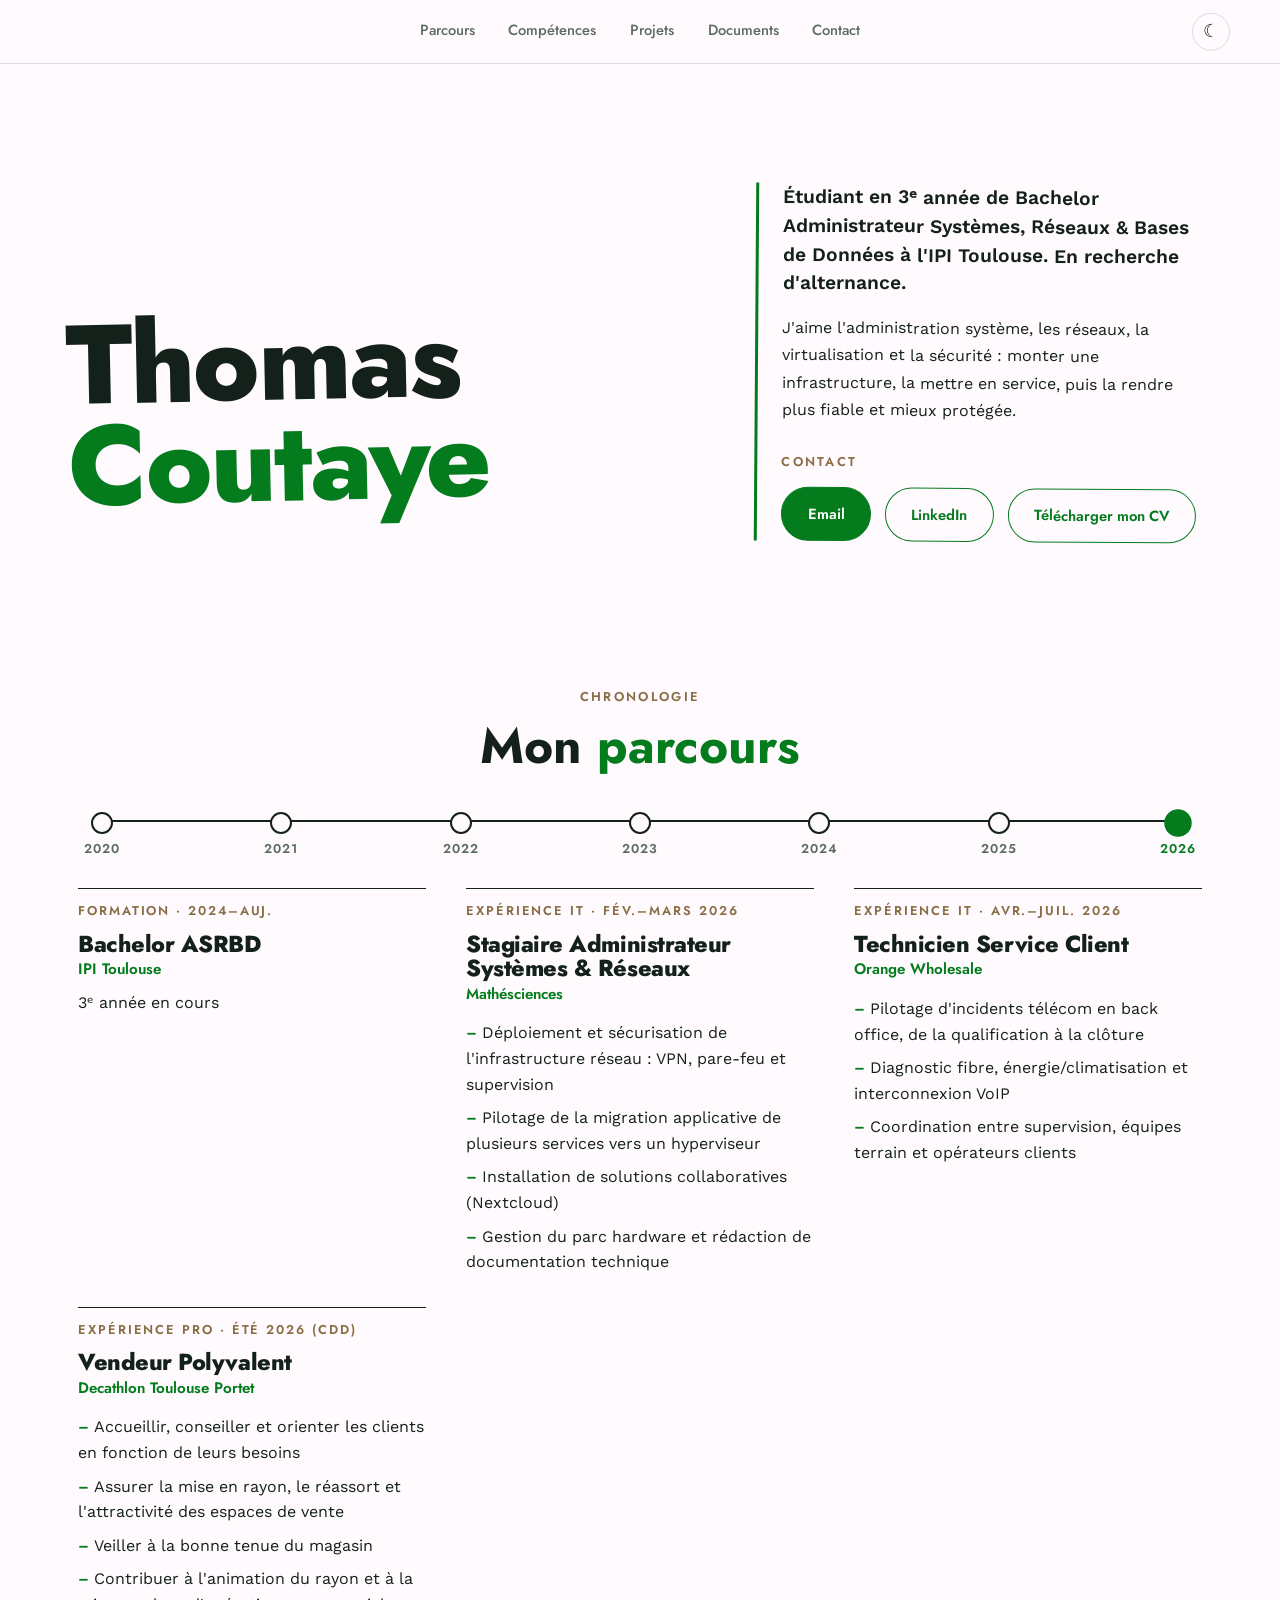
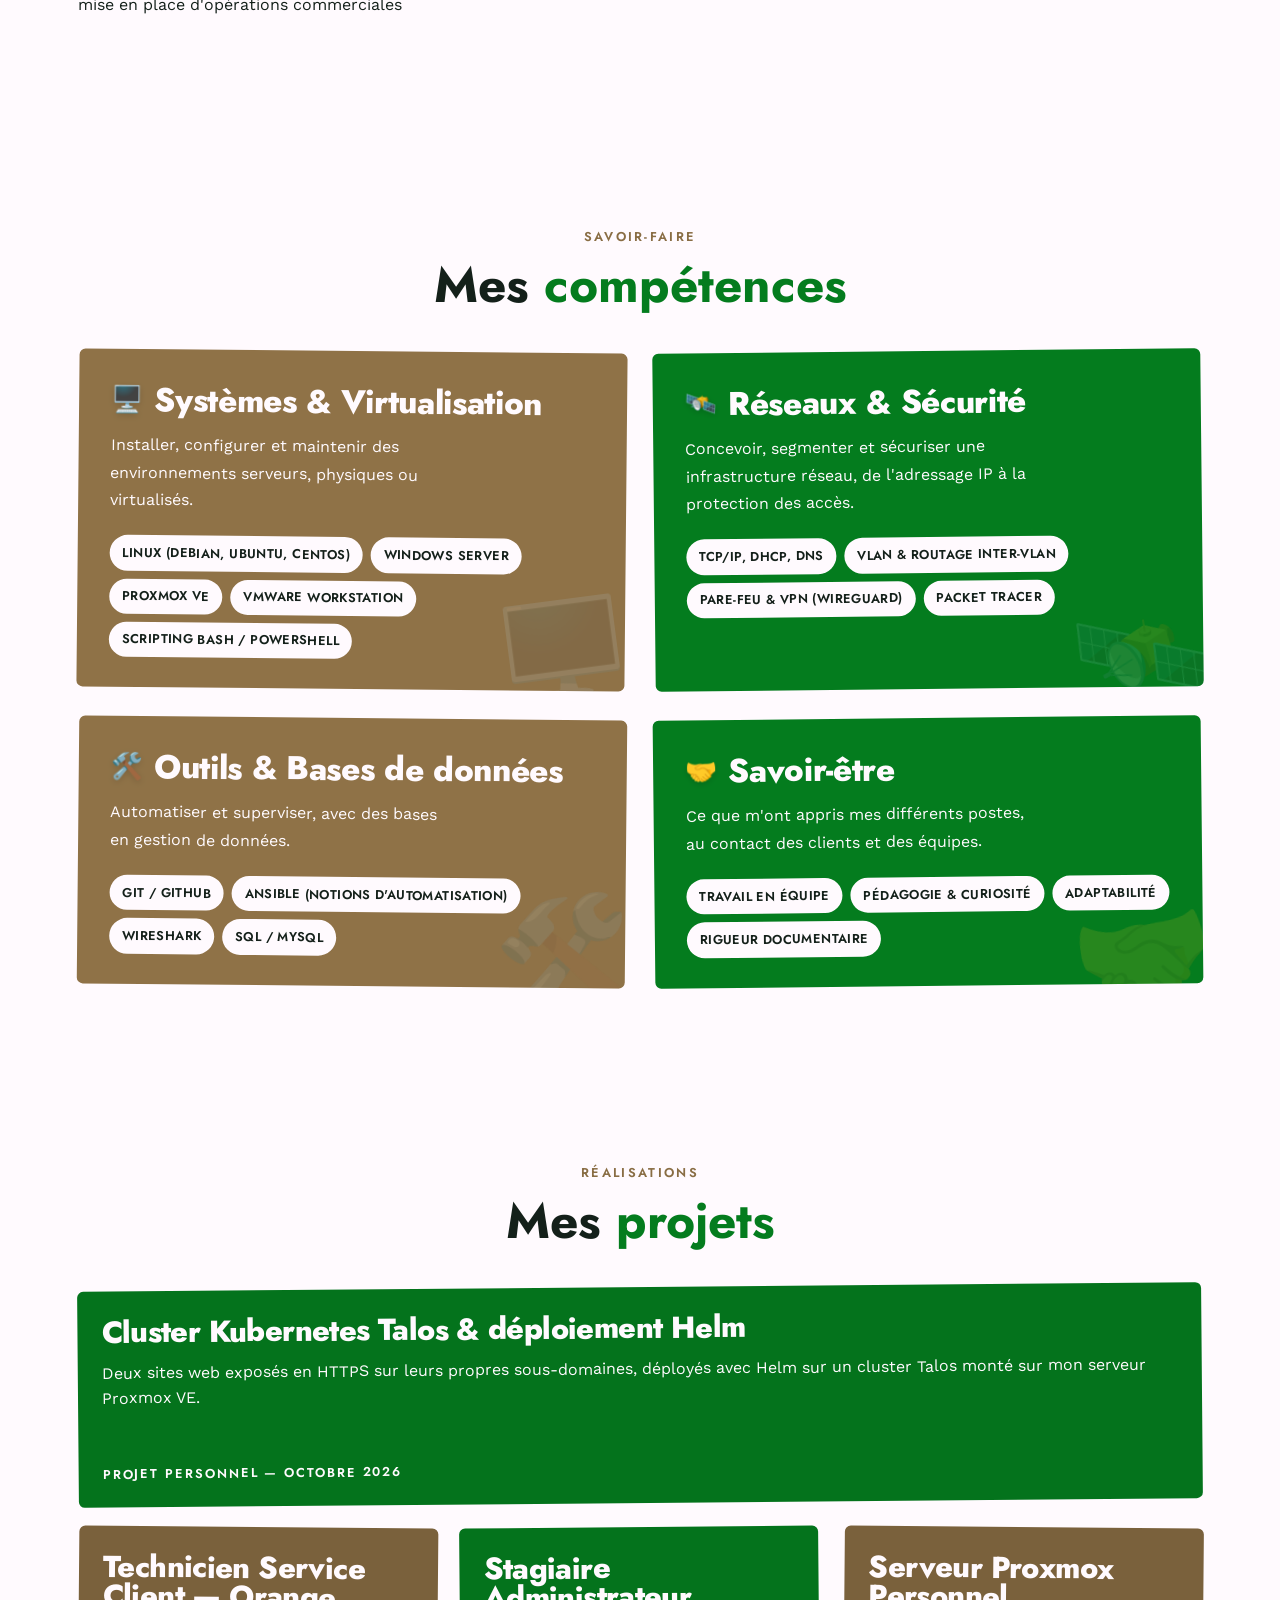
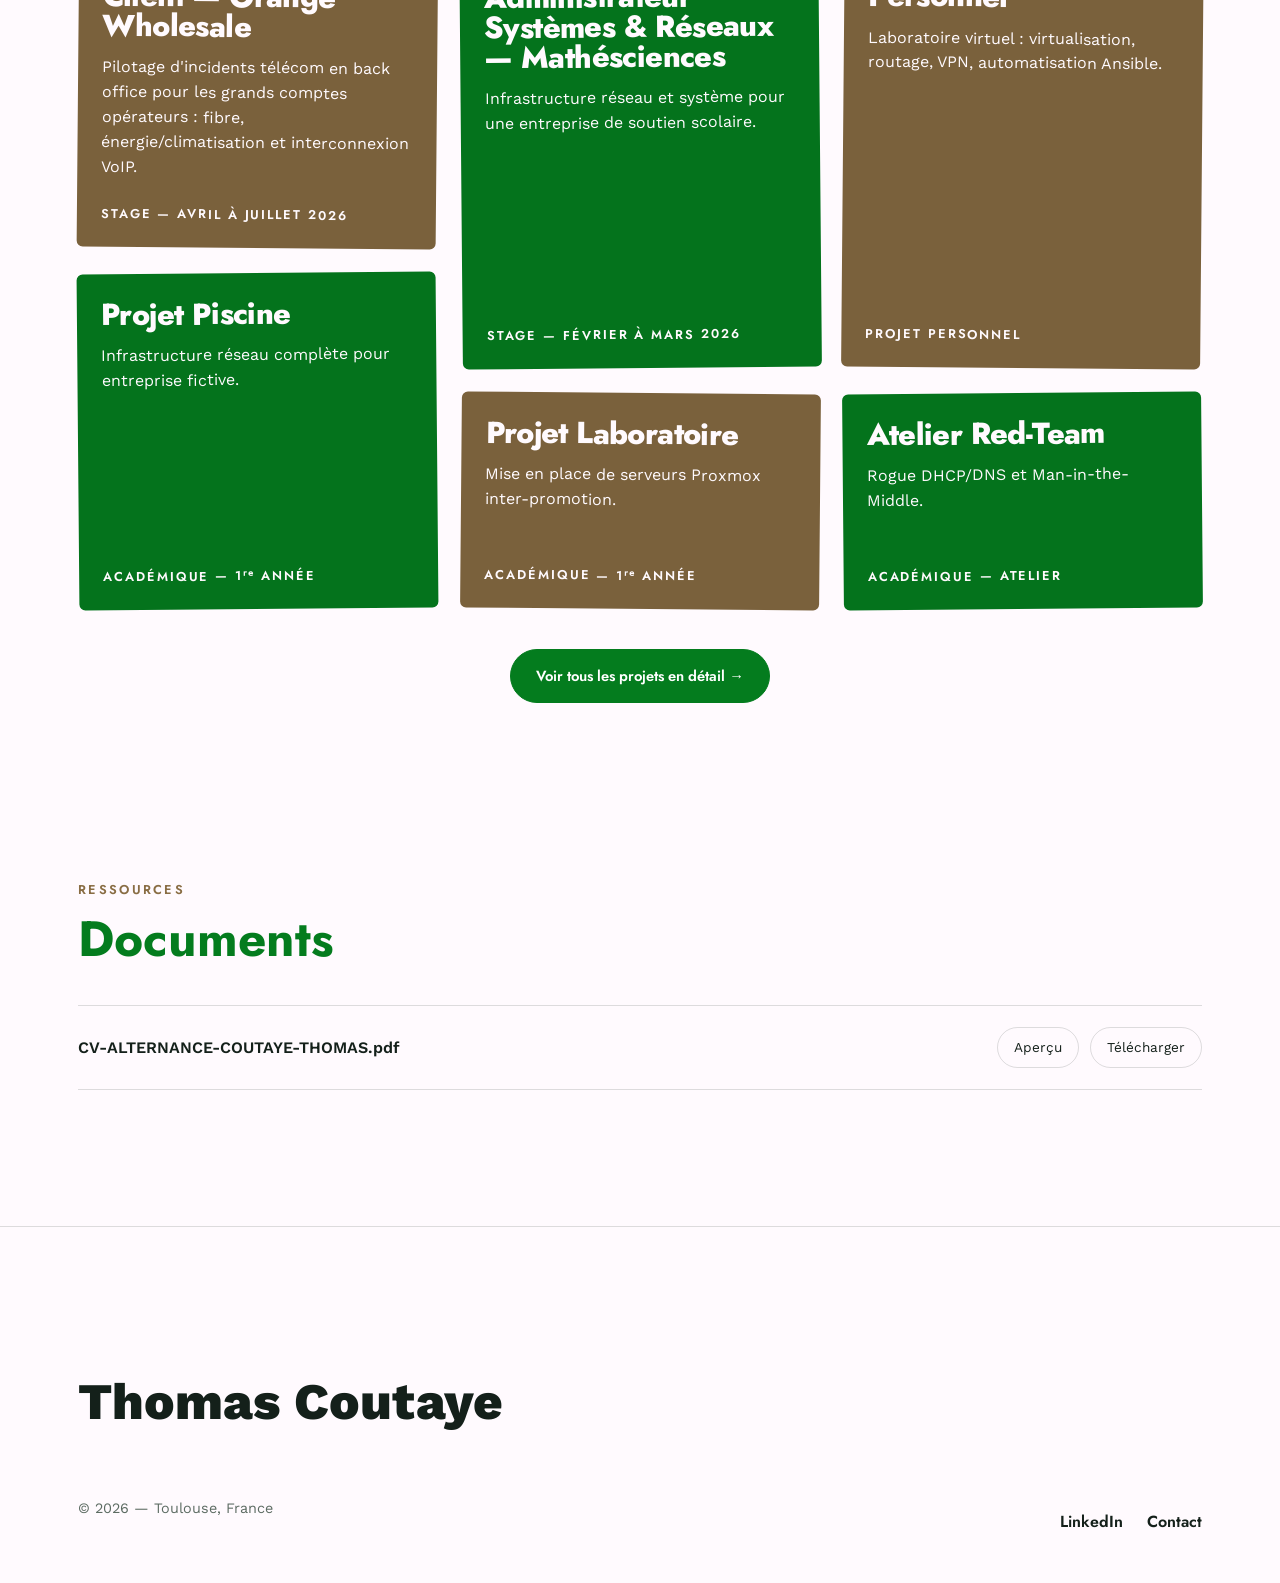
==== commit 5596dcc2: "Lighthouse : polices chargées depuis le head, place de la frise réservée avant le JS Google Fonts pa" ====
--- a/index.html
+++ b/index.html
@@ -6,8 +6,11 @@
 <meta name="description" content="Portfolio de Thomas Coutaye, administrateur systèmes et réseaux en recherche d'alternance : parcours, projets et compétences.">
 <title>Thomas Coutaye — Portfolio</title>
 <link rel="icon" href="data:,">
+<link rel="preconnect" href="https://fonts.googleapis.com">
+<link rel="preconnect" href="https://fonts.gstatic.com" crossorigin>
+<link rel="stylesheet" href="https://fonts.googleapis.com/css2?family=Jost:wght@400;500;600;700;800&amp;family=Work+Sans:wght@400;500;600&amp;display=swap">
 <link rel="stylesheet" href="stylesheet.css">
-<script>var t;try{t=localStorage.getItem("theme")}catch(e){}document.documentElement.dataset.theme=t||(matchMedia("(prefers-color-scheme: dark)").matches?"dark":"light")</script>
+<script>var t;try{t=localStorage.getItem("theme")}catch(e){}document.documentElement.dataset.theme=t||(matchMedia("(prefers-color-scheme: dark)").matches?"dark":"light");document.documentElement.classList.add("js")</script>
 </head>
 <body>
 
@@ -50,6 +53,7 @@
     <p class="eyebrow">Chronologie</p>
     <h2 class="section-title">Mon <em>parcours</em></h2>
 
+    <div class="timeline-rail"></div>
     <ol class="timeline">
       <li data-year="2020">
         <div class="poster-entry">
@@ -152,7 +156,7 @@
           </ul>
         </div>
       </li>
-      <li data-year="2026">
+      <li data-year="2026" class="is-active">
         <div class="poster-entry">
           <p class="poster-meta">Formation · 2024–auj.</p>
           <h3 class="poster-title">Bachelor ASRBD<span class="visually-hidden"> — </span><span class="poster-org">IPI Toulouse</span></h3>
--- a/stylesheet.css
+++ b/stylesheet.css
@@ -2,8 +2,6 @@
    THOMAS COUTAYE — PORTFOLIO
    Direction « affiche typographique » (vert #047c1e, brun #8f7247, fond #fffafe)
    ============================================ */
-
-@import url('https://fonts.googleapis.com/css2?family=Jost:wght@400;500;600;700;800&family=Work+Sans:wght@400;500;600&display=swap');
 
 :root{
   --bg:#fffafe;
@@ -71,7 +69,7 @@
 
 .eyebrow{
   font-family:var(--font-display);
-  font-size:0.78rem;
+  font-size:0.8rem;
   font-weight:600;
   text-transform:uppercase;
   letter-spacing:0.18em;
@@ -164,7 +162,7 @@
 .hero-subtitle{
   margin:0 0 1rem; color:var(--ink); font-size:1.2rem; font-weight:600; line-height:1.5;
 }
-.hero-about{margin:0 0 1.75rem; color:var(--ink-dim); max-width:46ch;}
+.hero-about{margin:0 0 1.75rem; color:var(--ink); max-width:46ch;}
 
 .hero-contact-inline .eyebrow{margin-bottom:0.9rem;}
 .hero-actions{display:flex; gap:0.85rem; flex-wrap:wrap;}
@@ -191,7 +189,7 @@
 /* ===== AFFICHE : filet + micro-légende + grand titre (parcours, projets) ===== */
 .poster-entry{border-top:1px solid var(--ink); padding:0.7rem 0 2.25rem;}
 .poster-meta{
-  font-family:var(--font-display); font-weight:600; font-size:0.72rem;
+  font-family:var(--font-display); font-weight:600; font-size:0.8rem;
   text-transform:uppercase; letter-spacing:.15em; color:var(--brown-text);
   margin:0 0 0.9rem;
 }
@@ -209,40 +207,41 @@
 /* ===== PARCOURS (frise : sans JS, toutes les étapes restent visibles) ===== */
 .timeline{list-style:none; margin:0; padding:0;}
 /* une année = plusieurs étapes côte à côte */
-.timeline > li{display:grid; grid-template-columns:repeat(auto-fit, minmax(15rem, 1fr)); gap:0 2rem;}
+.timeline > li{display:grid; grid-template-columns:repeat(auto-fit, minmax(20rem, 1fr)); gap:0 2.5rem;}
 .timeline .poster-entry{padding-bottom:1.5rem;}
 .timeline .poster-meta{margin-bottom:0.6rem;}
 .timeline .poster-title{font-size:clamp(1.25rem, 2.4vw, 1.45rem); line-height:1.05; max-width:none;}
 .timeline .poster-org{font-size:0.95rem; margin-top:0.25rem;}
 .parcours-points{
   list-style:none; margin:1.1rem 0 0; padding:0;
-  font-size:0.9rem; line-height:1.55; color:var(--ink-dim); max-width:46ch;
-}
-.parcours-points li{margin-bottom:0.35rem;}
+  font-size:1rem; line-height:1.6; color:var(--ink); max-width:46ch;
+}
+.parcours-points li{margin-bottom:0.5rem;}
 .parcours-points li::before, .project-points li::before{content:"– "; color:var(--green); font-weight:600;}
-.parcours-desc{margin:0.7rem 0 0; font-size:0.9rem; line-height:1.55; color:var(--ink-dim); max-width:46ch;}
-
-.timeline-rail{display:flex; justify-content:space-between; position:relative; margin:0.5rem 0 1.75rem;}
+.parcours-desc{margin:0.7rem 0 0; font-size:1rem; line-height:1.6; color:var(--ink); max-width:46ch;}
+
+html:not(.js) .timeline-rail{display:none;}
+.timeline-rail{display:flex; align-items:flex-start; min-height:3rem; justify-content:space-between; position:relative; margin:0.5rem 0 1.75rem;}
 .timeline-rail::before{content:""; position:absolute; left:1.5rem; right:1.5rem; top:8px; height:2px; background:var(--ink);} /* d'un centre de cercle à l'autre */
 .timeline-dot{
   position:relative; display:flex; flex-direction:column; align-items:center; gap:0.45rem;
   width:3rem; background:none; border:0; padding:0; cursor:pointer;
-  font-family:var(--font-display); font-weight:600; font-size:0.72rem; letter-spacing:.08em; color:var(--ink-dim);
+  font-family:var(--font-display); font-weight:600; font-size:0.8rem; line-height:1.2; letter-spacing:.08em; color:var(--ink-dim);
 }
 .timeline-dot::before{
   content:""; flex:none; width:18px; height:18px; border-radius:50%;
   border:2px solid var(--ink); background:var(--bg); transition:background .2s, transform .2s;
 }
-.timeline-dot:hover::before{background:var(--green-tint);}
+@media (hover:hover){ .timeline-dot:hover::before{background:var(--green-tint);} }
 .timeline-dot[aria-expanded="true"]{color:var(--green);}
 .timeline-dot[aria-expanded="true"]::before{background:var(--green); border-color:var(--green); transform:scale(1.25);}
 .timeline-dot:focus-visible{outline:2px solid var(--green); outline-offset:4px; border-radius:var(--radius);}
 /* toutes les cartes dans la même cellule : la hauteur ne bouge pas au survol */
-.timeline.is-enhanced{display:grid;}
-.timeline.is-enhanced > li{grid-area:1/1; visibility:hidden;}
-.timeline.is-enhanced > li.is-active{visibility:visible;}
+.js .timeline{display:grid;}
+.js .timeline > li{grid-area:1/1; visibility:hidden;}
+.js .timeline > li.is-active{visibility:visible;}
 /* sur mobile les années sont empilées : la hauteur suit la carte affichée */
-@media (max-width:820px){ .timeline.is-enhanced > li:not(.is-active){display:none;} }
+@media (max-width:820px){ .js .timeline > li:not(.is-active){display:none;} }
 
 :is(#parcours, #skills, #projects) :is(.eyebrow, .section-title){text-align:center;}
 
@@ -284,12 +283,12 @@
 }
 .skill-band-desc{
   position:relative; z-index:1;
-  color:var(--on-card); opacity:0.86; font-size:0.94rem;
+  color:var(--on-card); font-size:1rem;
   max-width:34ch; margin:0 0 1.4rem;
 }
 .skill-tags{position:relative; z-index:1; display:flex; flex-wrap:wrap; gap:0.5rem;}
 .skill-tag{
-  font-family:var(--font-display); font-size:0.76rem; font-weight:600;
+  font-family:var(--font-display); font-size:0.8rem; font-weight:600;
   text-transform:uppercase; letter-spacing:0.03em;
   color:var(--ink); background:var(--bg);
   padding:0.42rem 0.8rem; border-radius:999px;
@@ -321,10 +320,10 @@
   font-family:var(--font-display); font-weight:800; color:var(--on-card);
   font-size:clamp(1.55rem, 4vw, 1.9rem); line-height:.98; letter-spacing:-0.02em;
 }
-.project-card-desc{margin:0; font-size:0.9rem; line-height:1.5; color:var(--on-card); opacity:.85;}
+.project-card-desc{margin:0; font-size:1rem; line-height:1.55; color:var(--on-card);}
 .project-card-meta{
   margin:auto 0 0; padding-top:0.6rem;
-  font-family:var(--font-display); font-weight:600; font-size:0.72rem;
+  font-family:var(--font-display); font-weight:600; font-size:0.8rem;
   text-transform:uppercase; letter-spacing:.15em; color:var(--on-card);
 }
 .view-all{text-align:center; margin-top:2.5rem;}
@@ -389,11 +388,11 @@
 .project-block{padding-bottom:4.5rem;}
 .project-block .poster-title{max-width:22ch; margin-bottom:2.25rem;}
 .project-block-grid{display:grid; grid-template-columns:1fr; gap:2.5rem; align-items:start;}
-.project-block-info > p{color:var(--ink-dim); margin:0 0 1.5rem; max-width:62ch;}
-.project-points{list-style:none; padding:0; margin:0; color:var(--ink-dim);}
+.project-block-info > p{color:var(--ink); margin:0 0 1.5rem; max-width:62ch;}
+.project-points{list-style:none; padding:0; margin:0; color:var(--ink);}
 .project-points li{margin-bottom:0.4rem;}
 .project-links{display:flex; gap:0.85rem; flex-wrap:wrap; margin-top:1.75rem;}
-.project-links-note{font-size:0.8rem; color:var(--ink-dim); margin-top:0.75rem; max-width:62ch;}
+.project-links-note{font-size:0.9rem; color:var(--ink); margin-top:0.75rem; max-width:62ch;}
 
 @media (min-width:980px){
   .project-block-grid{grid-template-columns:minmax(0, 1fr) minmax(0, 1.25fr); gap:3.5rem;}
@@ -410,7 +409,7 @@
   font-family:var(--font-display); font-weight:800; color:var(--green);
   font-size:clamp(1.5rem, 2.6vw, 2rem); line-height:1; letter-spacing:-0.02em;
 }
-.key-label{font-size:0.8rem; line-height:1.35; color:var(--ink-dim);}
+.key-label{font-size:0.9rem; line-height:1.4; color:var(--ink);}
 
 /* ----- onglets (sans JS : tous les panneaux visibles) ----- */
 .tablist{
@@ -418,7 +417,7 @@
   border-bottom:1px solid var(--border); margin-bottom:1.5rem;
 }
 .tab{
-  font-family:var(--font-display); font-weight:600; font-size:0.76rem;
+  font-family:var(--font-display); font-weight:600; font-size:0.8rem;
   text-transform:uppercase; letter-spacing:.14em; color:var(--ink-dim);
   background:none; border:none; border-bottom:2px solid transparent;
   padding:0.75rem 0 0.6rem; margin-bottom:-1px; cursor:pointer; transition:color .2s, border-color .2s;
@@ -428,19 +427,19 @@
 
 .tab-panel{padding:0; overflow:visible;}
 .tab-panel-title{
-  font-family:var(--font-display); font-weight:600; font-size:0.76rem;
+  font-family:var(--font-display); font-weight:600; font-size:0.8rem;
   text-transform:uppercase; letter-spacing:.14em; color:var(--ink);
   margin:0 0 0.75rem;
 }
 .project-tabs:not(.is-enhanced) .tab-panel + .tab-panel{
   margin-top:1.75rem; padding-top:1.25rem; border-top:1px solid var(--border);
 }
-.tab-panel p{color:var(--ink-dim); margin:0 0 0.9rem; max-width:68ch;}
+.tab-panel p{color:var(--ink); margin:0 0 0.9rem; max-width:68ch;}
 .tab-panel p:last-child{margin-bottom:0;}
-.tab-panel ul{padding-left:1.2rem; color:var(--ink-dim); margin:0; max-width:68ch;}
+.tab-panel ul{padding-left:1.2rem; color:var(--ink); margin:0; max-width:68ch;}
 .tab-panel ul li{margin-bottom:0.45rem;}
 .tab-panel ul li strong, .tab-panel ol li strong{color:var(--ink);}
-.tab-panel ol{list-style:none; counter-reset:step; padding:0; margin:0; color:var(--ink-dim); max-width:68ch;}
+.tab-panel ol{list-style:none; counter-reset:step; padding:0; margin:0; color:var(--ink); max-width:68ch;}
 .tab-panel ol li{counter-increment:step; position:relative; padding:0 0 0.9rem 2.6rem;}
 .tab-panel ol li::before{
   content:counter(step, decimal-leading-zero);
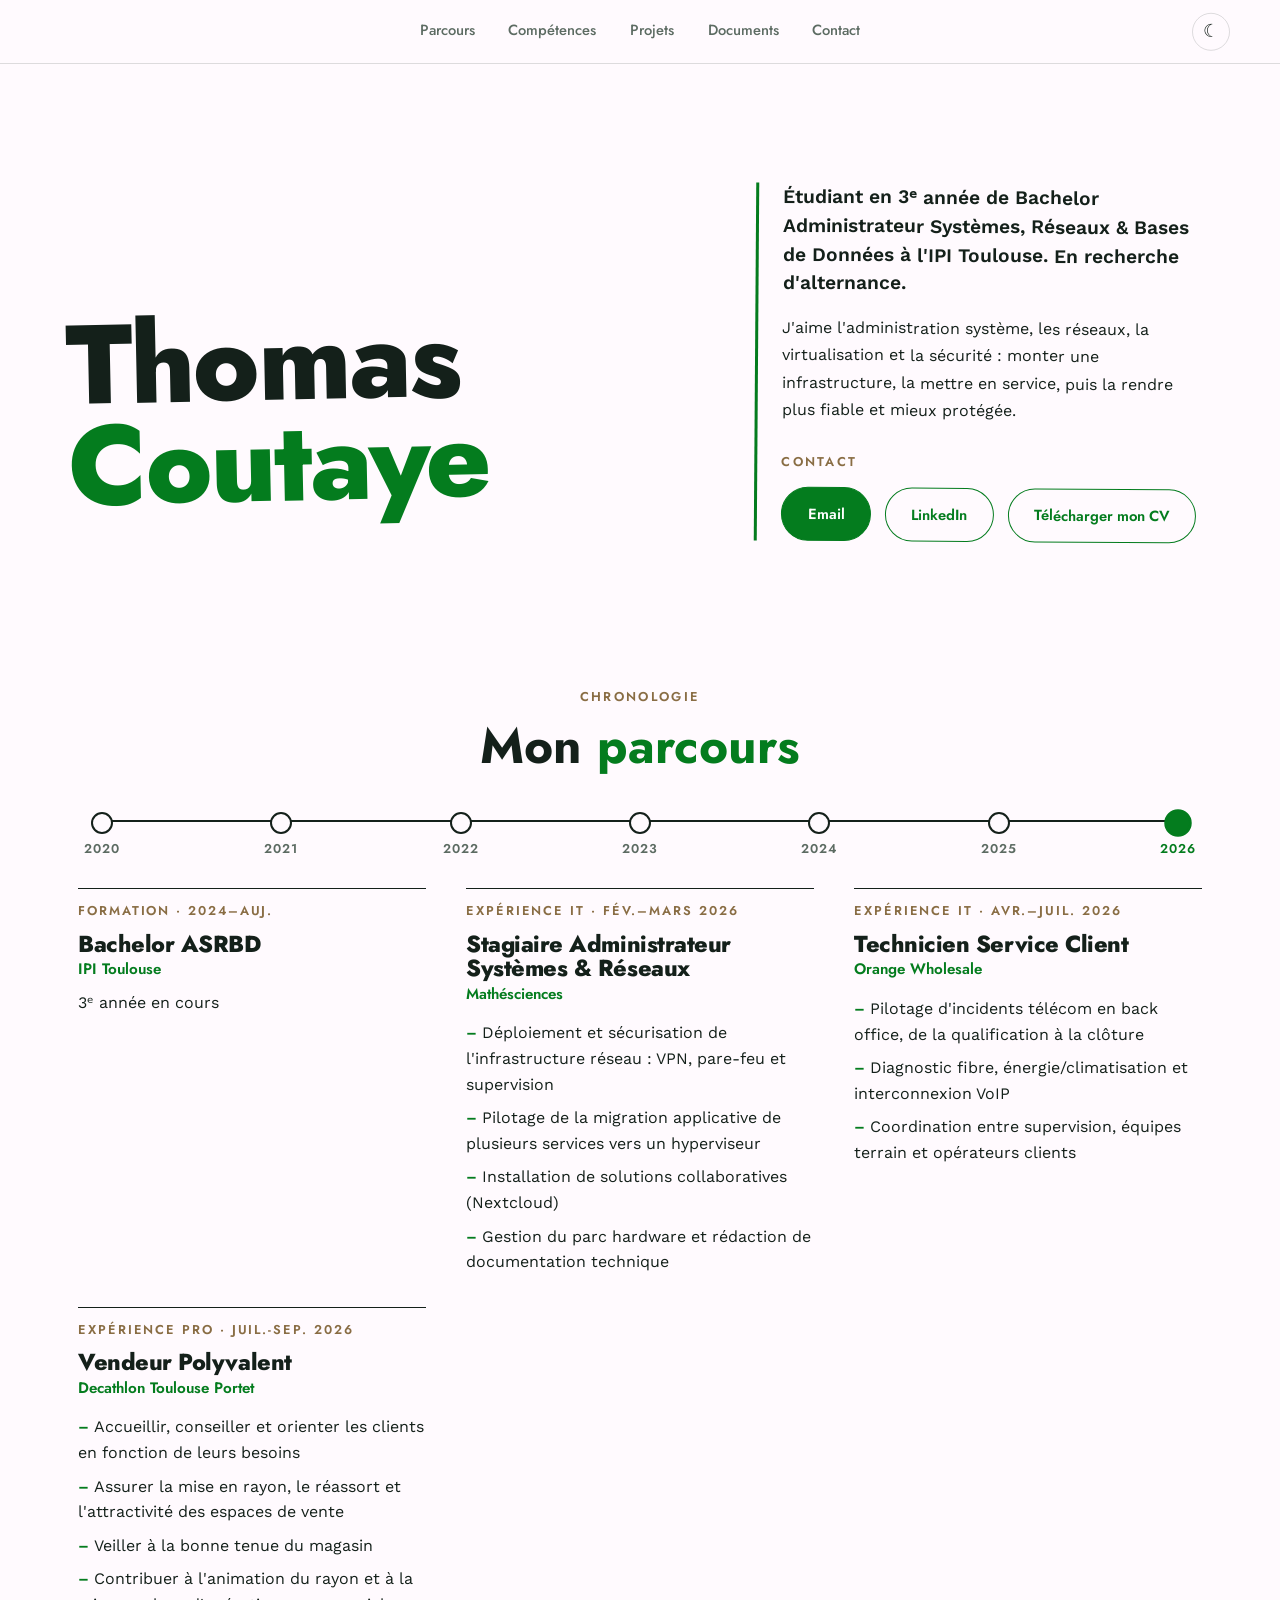
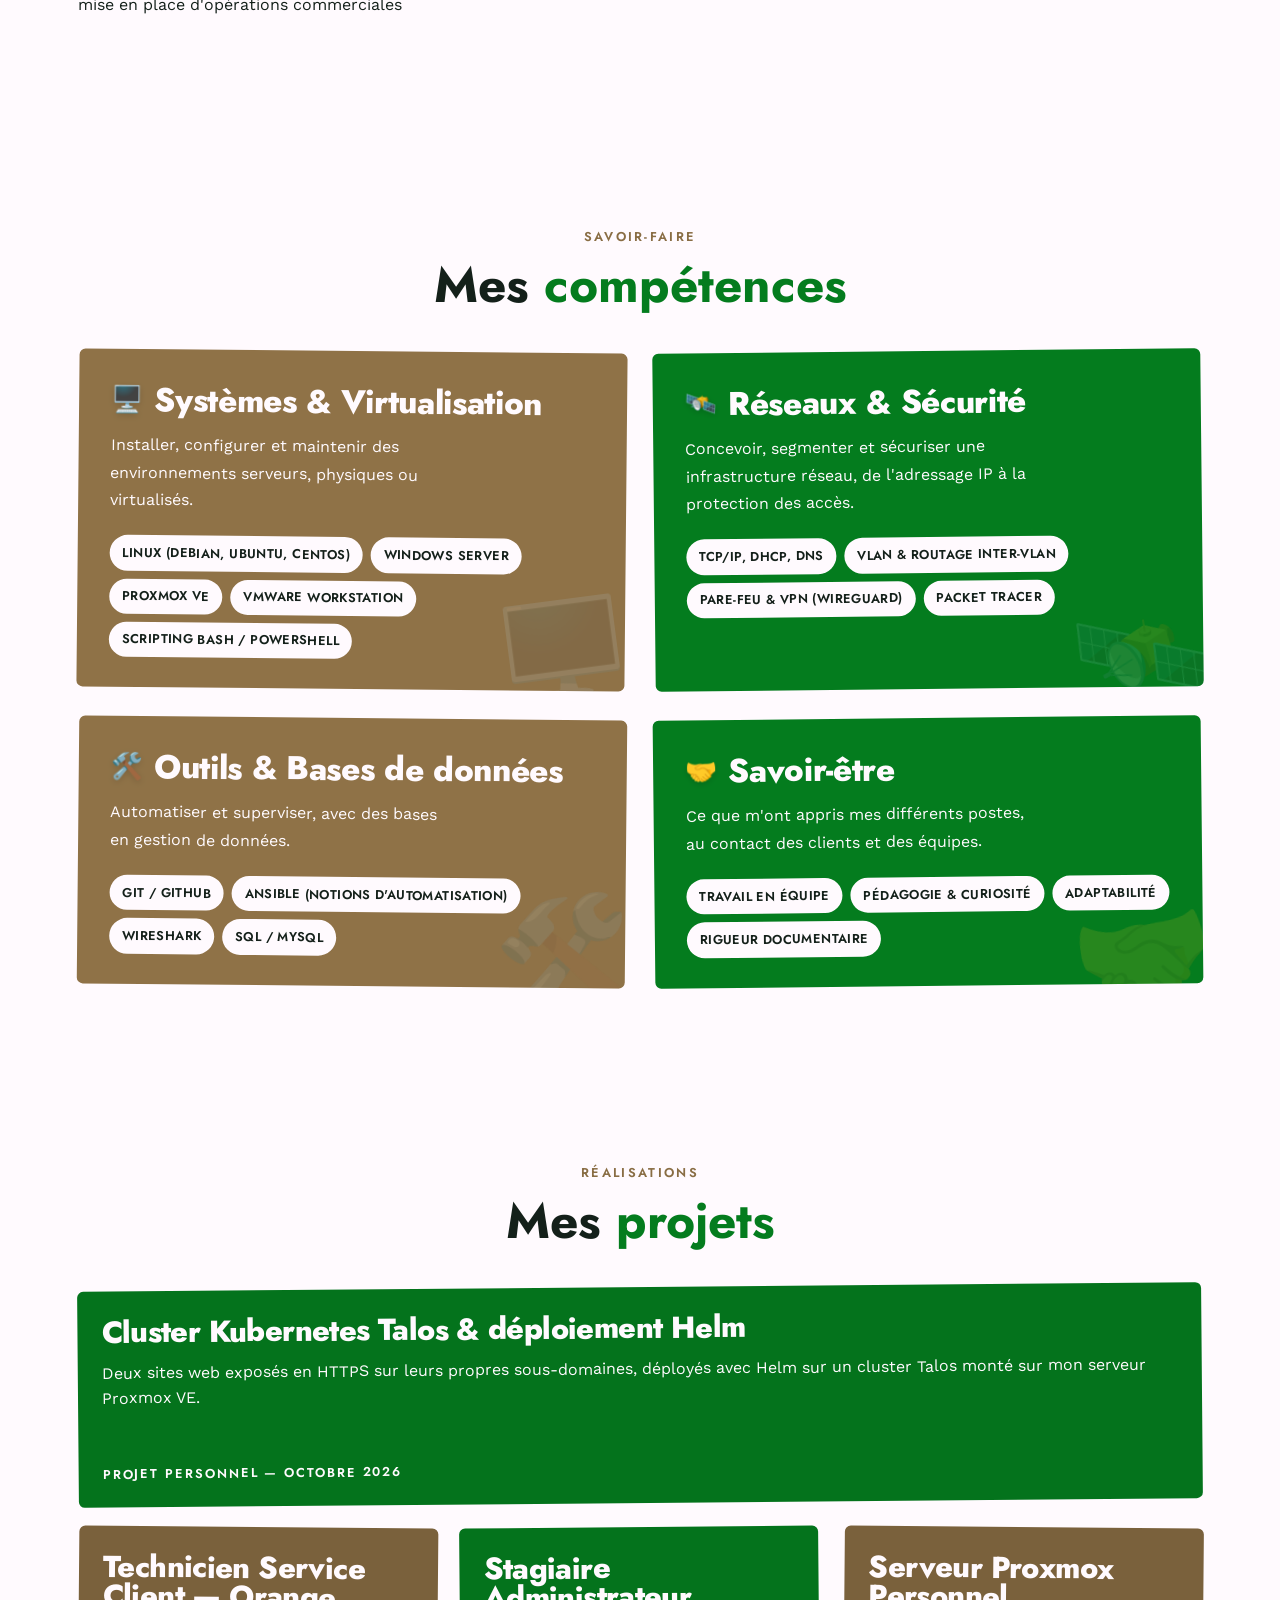
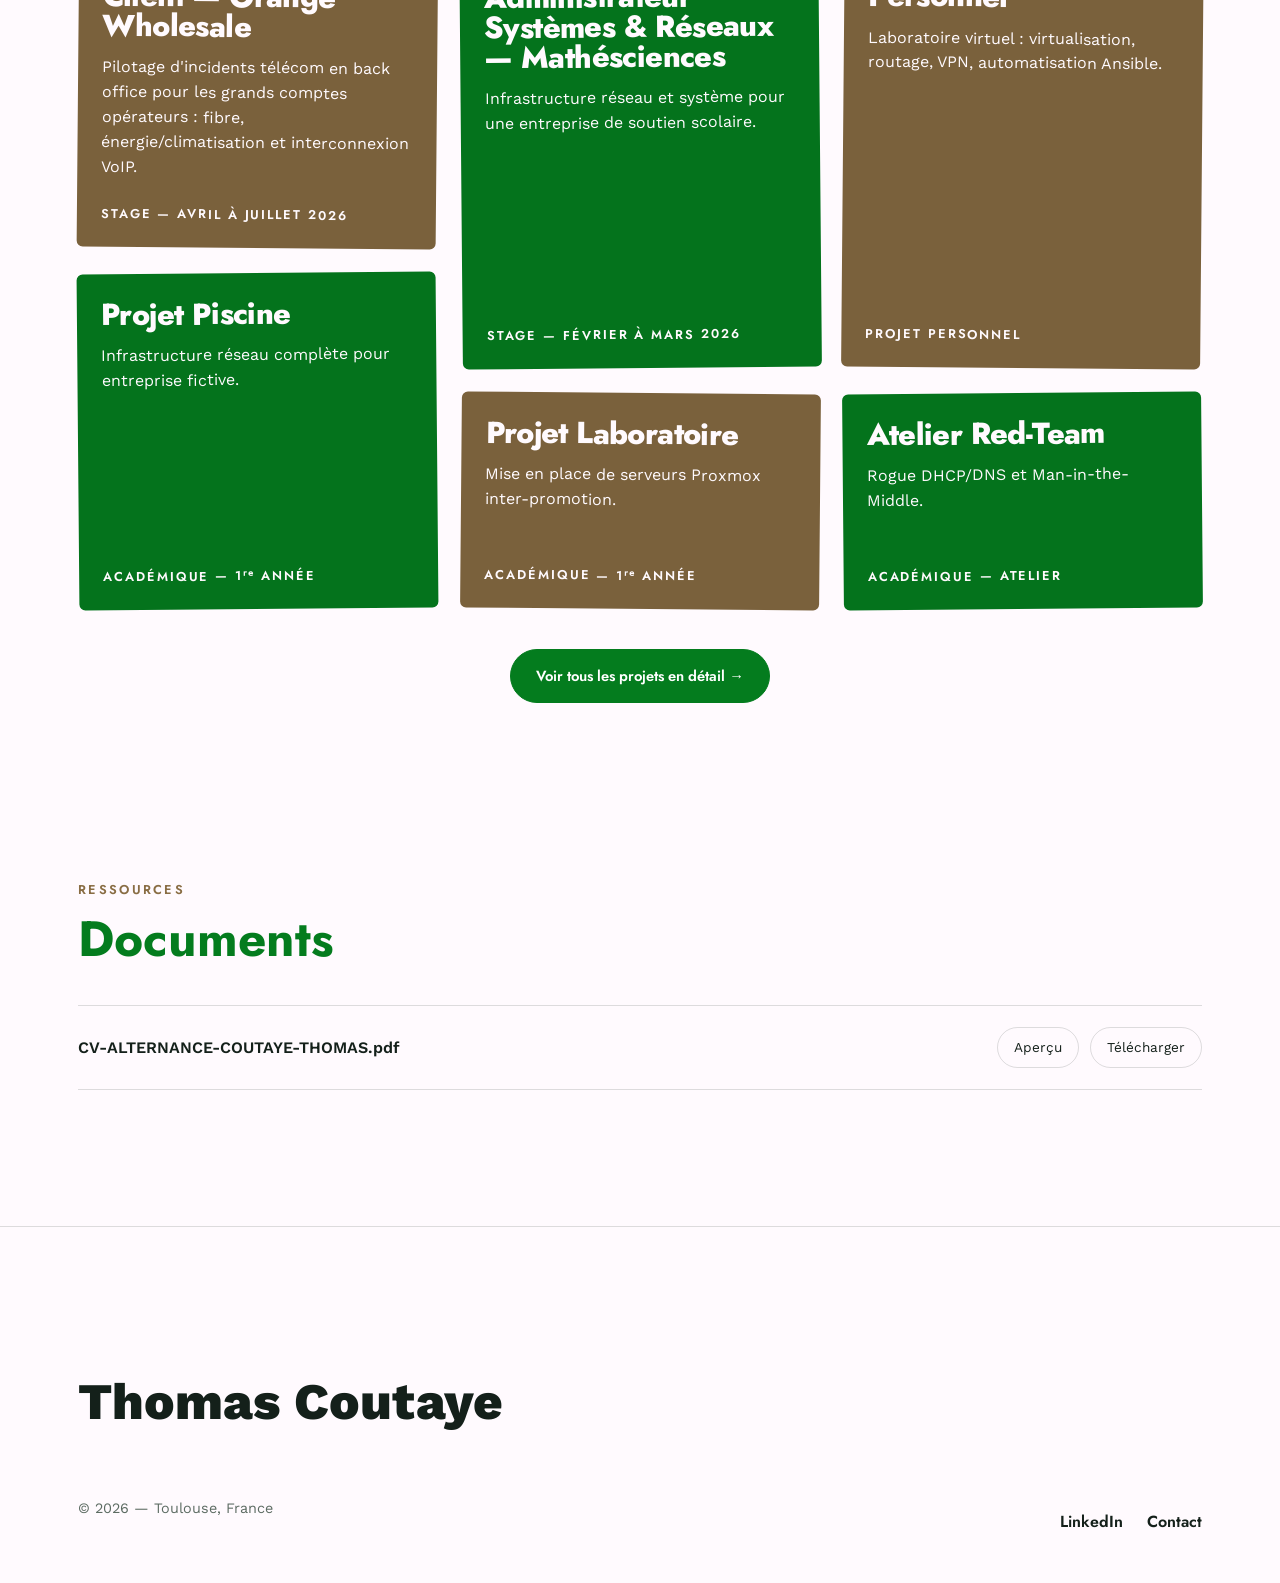
==== commit b2b94cb9: "fix: préciser les dates sur experiences decath portet" ====
--- a/index.html
+++ b/index.html
@@ -146,7 +146,7 @@
           </ul>
         </div>
         <div class="poster-entry">
-          <p class="poster-meta">Expérience pro · Hiver 2025 (CDD)</p>
+          <p class="poster-meta">Expérience pro · Déc. 2025</p>
           <h3 class="poster-title">Vendeur Polyvalent<span class="visually-hidden"> — </span><span class="poster-org">Decathlon Toulouse Portet</span></h3>
           <ul class="parcours-points">
             <li>Accueillir, conseiller et orienter les clients en fonction de leurs besoins</li>
@@ -182,7 +182,7 @@
           </ul>
         </div>
         <div class="poster-entry">
-          <p class="poster-meta">Expérience pro · Été 2026 (CDD)</p>
+          <p class="poster-meta">Expérience pro · Juil.-Sep. 2026</p>
           <h3 class="poster-title">Vendeur Polyvalent<span class="visually-hidden"> — </span><span class="poster-org">Decathlon Toulouse Portet</span></h3>
           <ul class="parcours-points">
             <li>Accueillir, conseiller et orienter les clients en fonction de leurs besoins</li>
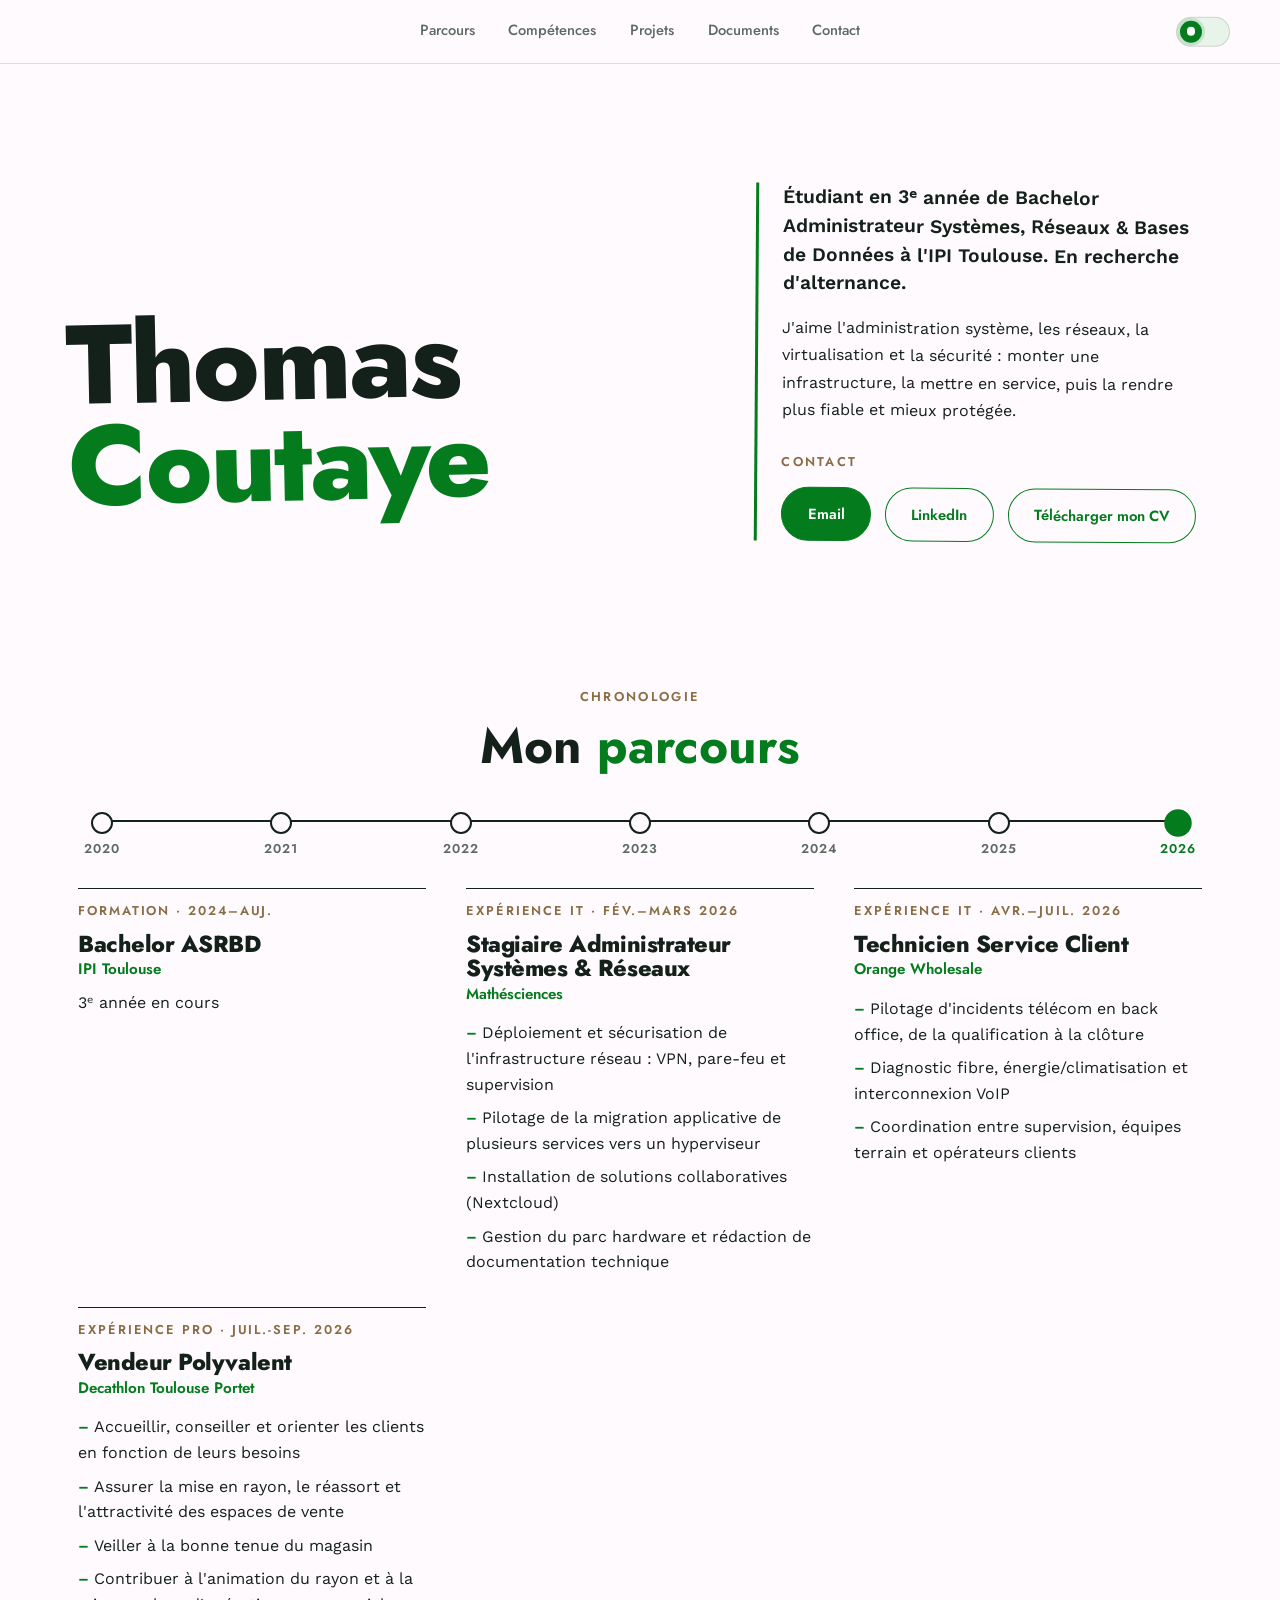
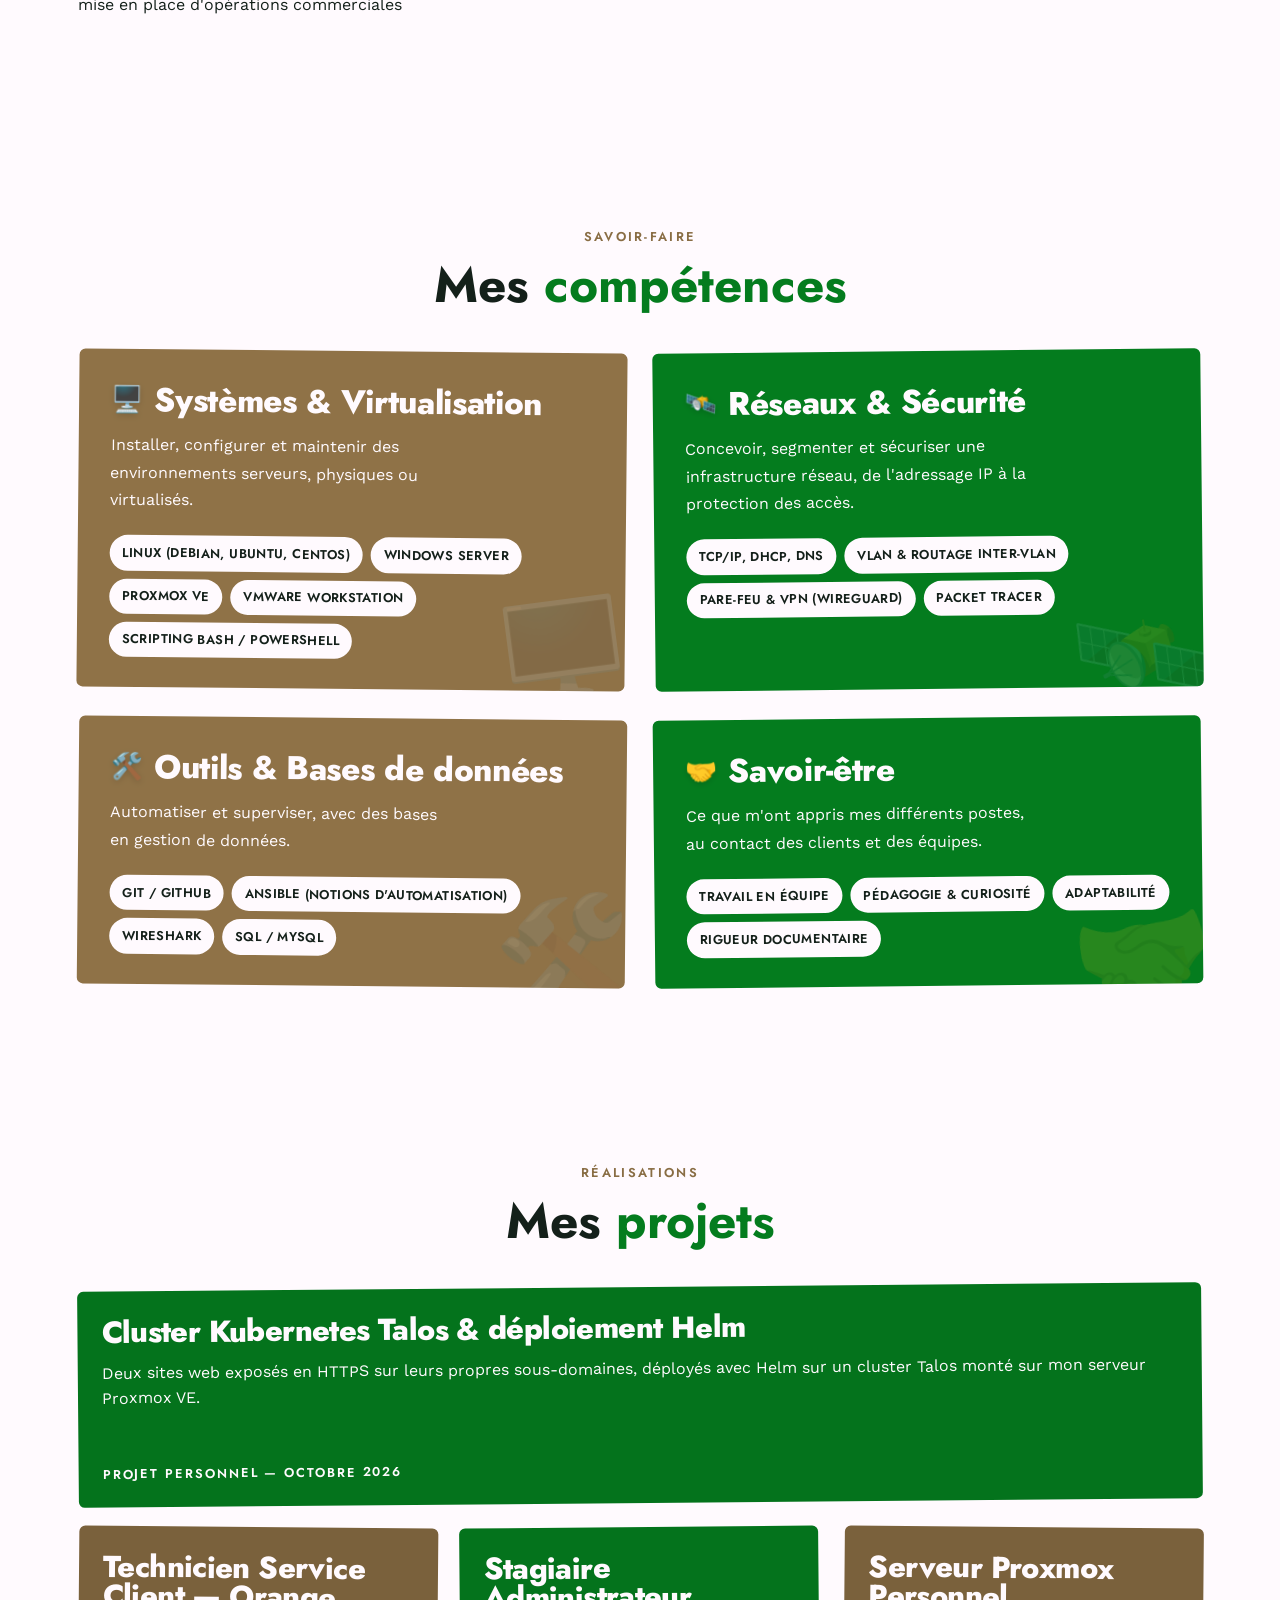
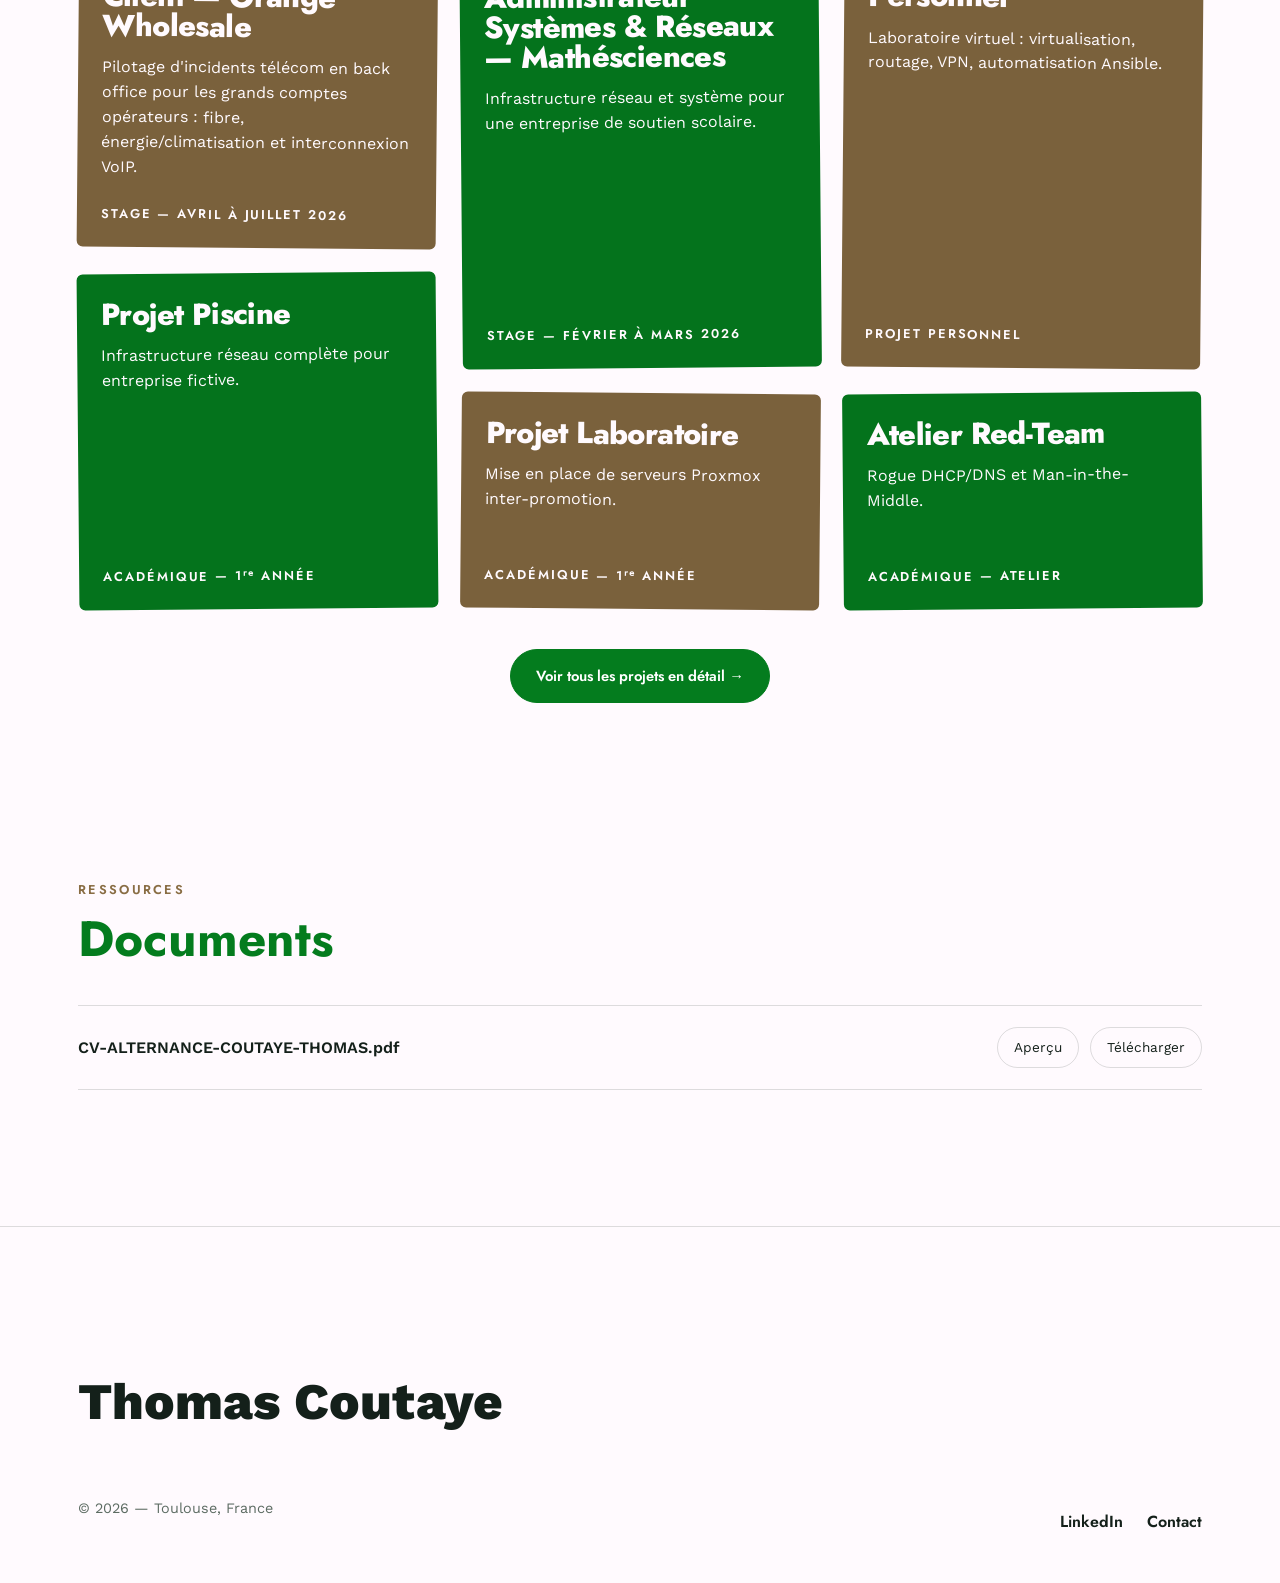
==== commit 725356e4: "Bouton clair/sombre en interrupteur coulissant avec soleil et lune Co-Authored-By: Claude Opus 5.5 <" ====
--- a/index.html
+++ b/index.html
@@ -24,7 +24,7 @@
       <a href="#documents">Documents</a>
       <a href="#contact">Contact</a>
     </nav>
-    <button class="theme-toggle" id="theme-toggle" type="button" aria-label="Mode sombre">☾</button>
+    <button class="theme-toggle" id="theme-toggle" type="button" aria-label="Mode sombre"><span class="theme-toggle-knob"></span></button>
   </div>
 </header>
 
--- a/stylesheet.css
+++ b/stylesheet.css
@@ -102,11 +102,23 @@
 }
 .theme-toggle{
   position:absolute; right:0; top:50%; transform:translateY(-50%);
-  width:2.4rem; height:2.4rem; border-radius:50%; cursor:pointer;
-  background:none; border:1.5px solid var(--border); color:var(--ink);
-  font-size:1.1rem; line-height:1; transition:border-color .2s, color .2s;
-}
-.theme-toggle:hover{border-color:var(--green); color:var(--green);}
+  width:3.4rem; height:1.9rem; padding:0 0.2rem; border-radius:999px; cursor:pointer;
+  display:flex; align-items:center;
+  background:var(--green-tint); border:1.5px solid var(--border); transition:border-color .2s, background .2s;
+}
+:root[data-theme="dark"] .theme-toggle{background:var(--ink); border-color:var(--ink);}
+.theme-toggle:hover{border-color:var(--green);}
+.theme-toggle-knob{
+  display:grid; place-items:center; width:1.4rem; height:1.4rem; border-radius:50%;
+  background:var(--green); box-shadow:0 0 0 3px rgba(4,124,30,0.15); transition:transform .25s;
+}
+.theme-toggle-knob::after{ /* soleil */
+  content:""; width:0.55rem; height:0.55rem; border-radius:50%; background:var(--on-green);
+}
+:root[data-theme="dark"] .theme-toggle-knob{transform:translateX(calc(3.4rem - 1.4rem - 0.4rem - 3px)); background:var(--bg);}
+:root[data-theme="dark"] .theme-toggle-knob::after{ /* lune : croissant découpé par une ombre intérieure */
+  width:0.8rem; height:0.8rem; background:none; box-shadow:inset 0.25rem -0.12rem 0 0 var(--green);
+}
 nav.links{display:flex; gap:2.1rem; list-style:none; margin:0; padding:0;}
 nav.links a{
   font-family:var(--font-display); font-size:0.92rem; font-weight:500;
